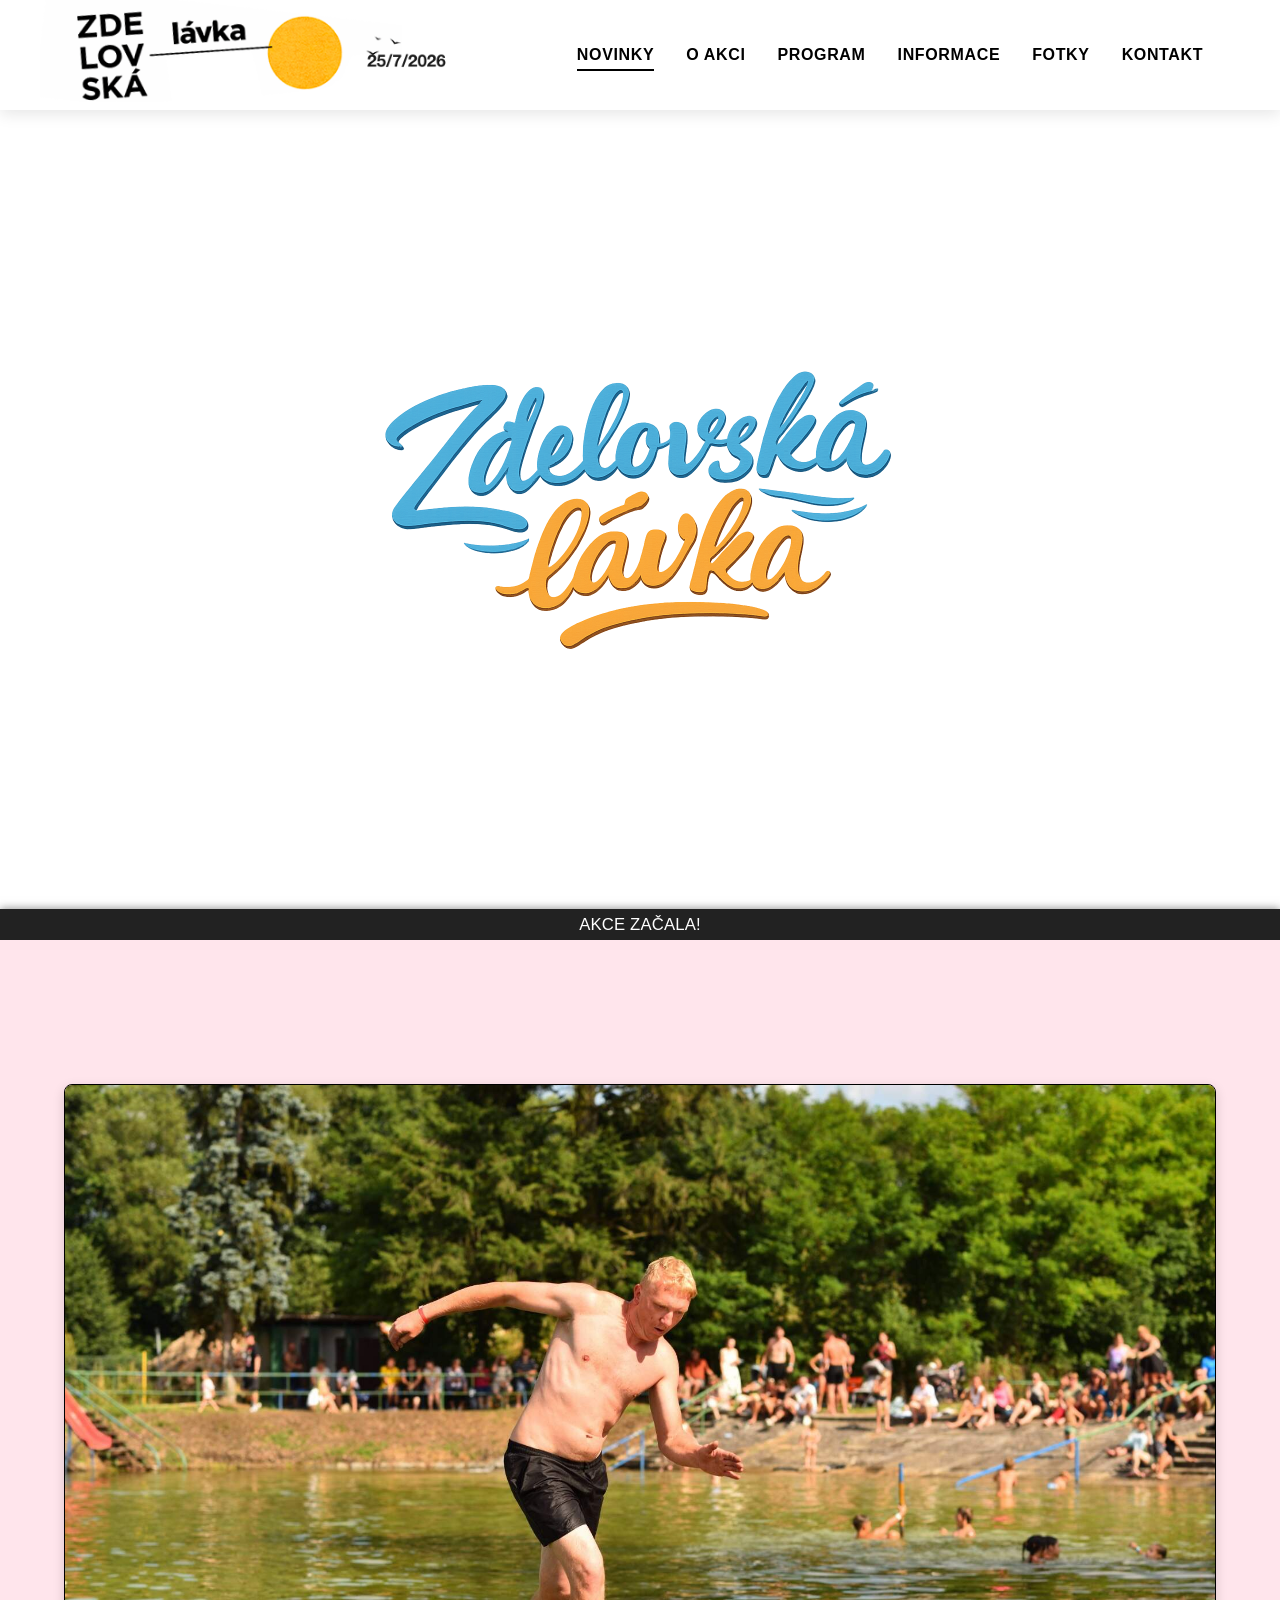
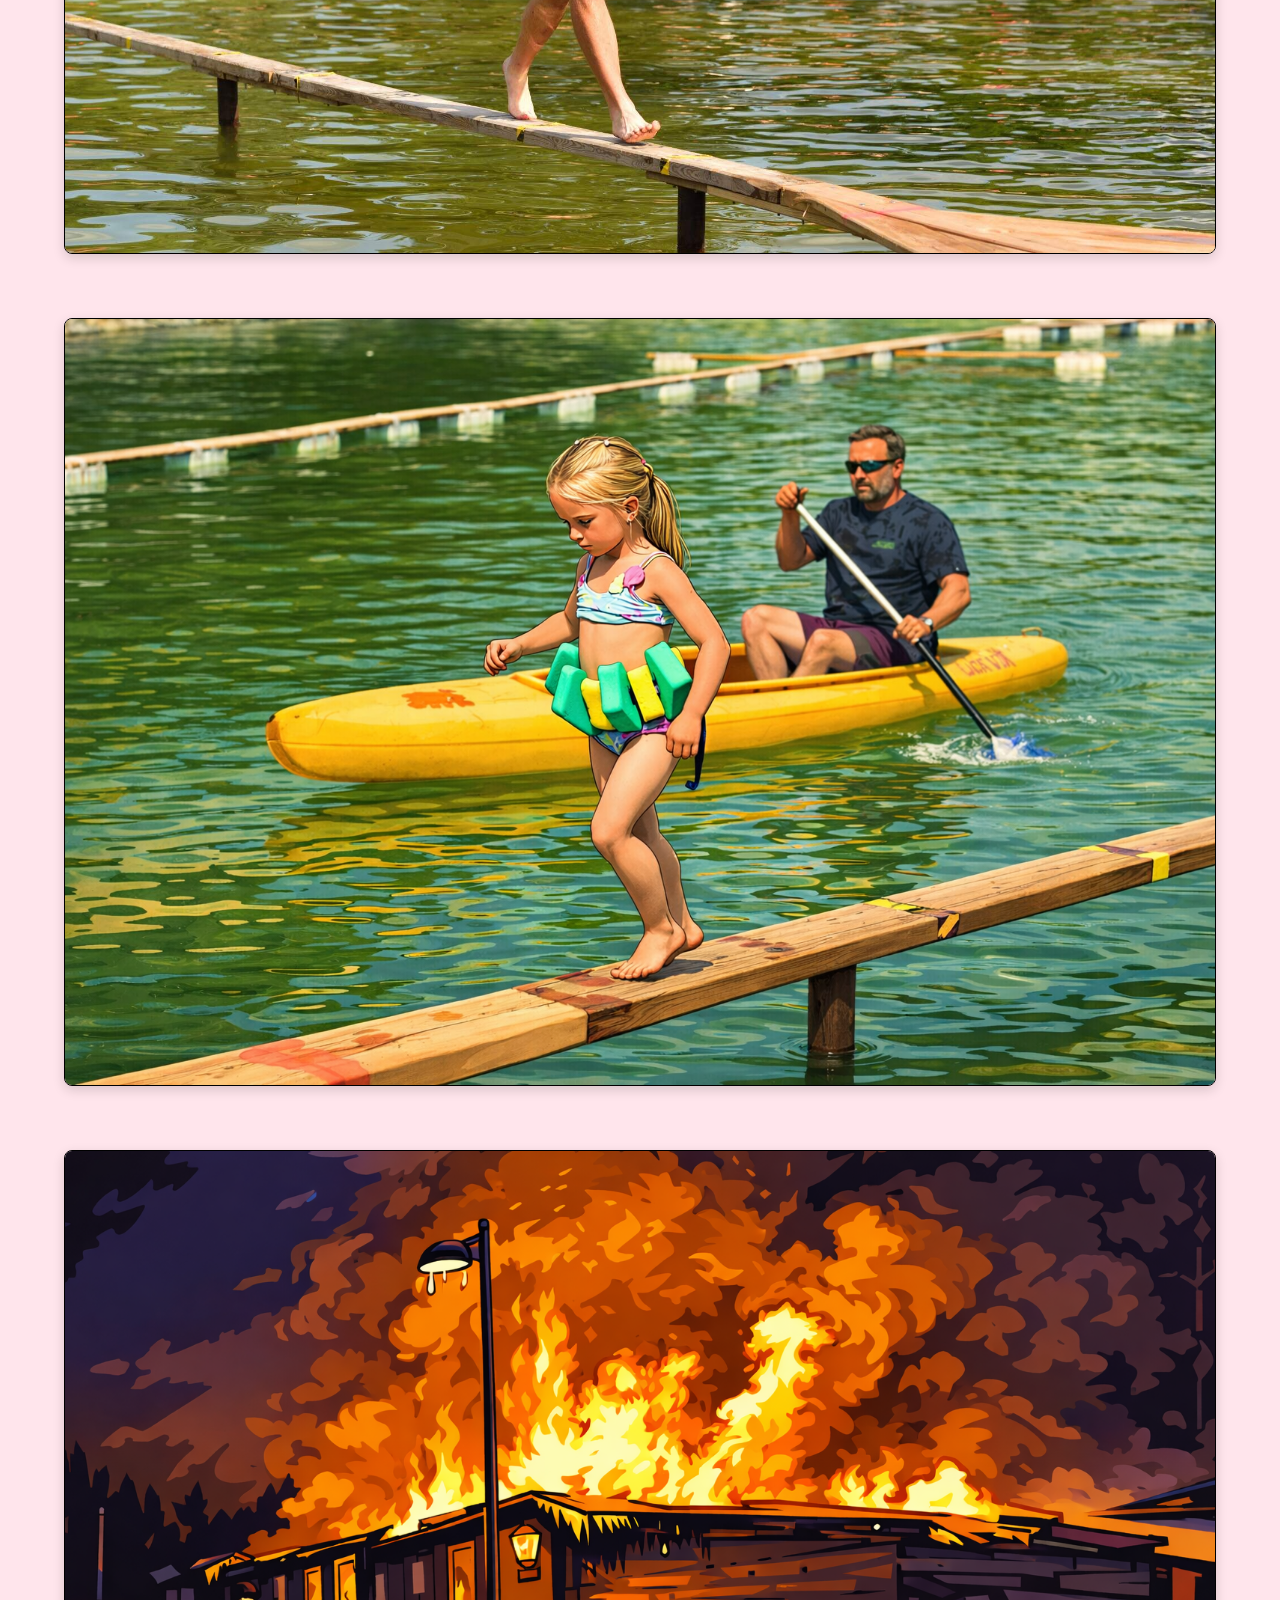
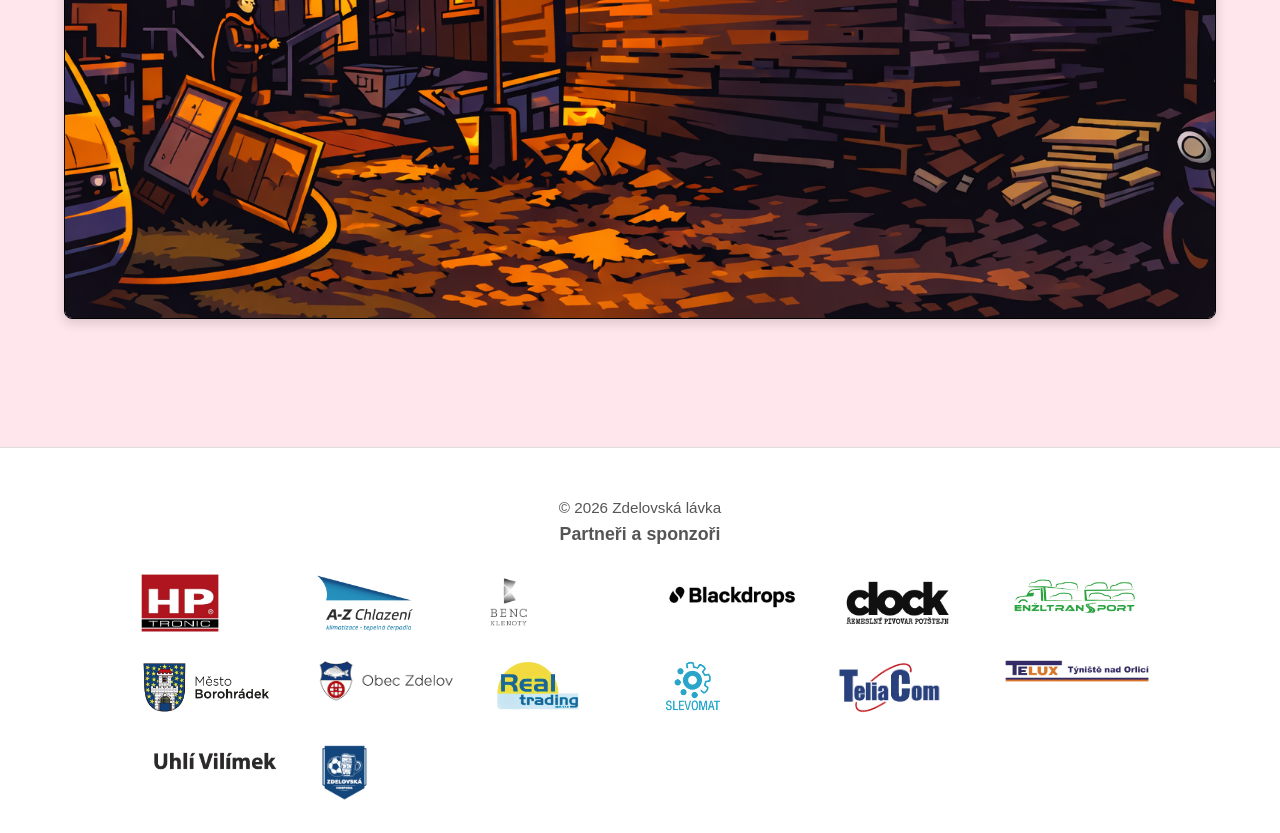
==== index.html @ a631c709 "update" ====
<!DOCTYPE html>
<html lang="cs">
<head>
  <meta charset="UTF-8" />
  <meta name="viewport" content="width=device-width, initial-scale=1" />
  <meta name="description" content="Novinky a aktuální informace k akci Zdelovská lávka." />
  <title>Zdelovská lávka – hlavní stránka</title>

  <!-- 🖼️ Preload banneru -->
  <link rel="preload" as="image" href="fotky/banner header.png" />

  <!-- 🧩 Fonty -->
  <link rel="preload" as="font" type="font/woff2" href="fonts/Montserrat-Regular.woff2" crossorigin>
  <link rel="preload" as="font" type="font/woff2" href="fonts/Montserrat-SemiBold.woff2" crossorigin>
  <link rel="preload" as="font" type="font/woff2" href="fonts/Montserrat-Bold.woff2" crossorigin>
  <link rel="preload" as="font" type="font/woff2" href="fonts/BBHBartle.woff2" crossorigin>

  <!-- 🎨 Hlavní styl -->
  <link rel="stylesheet" href="css/style.css" />

  <!-- 🖋️ Favicona -->
  <link rel="icon" type="image/png" href="fotky/favicon.png" />

  <!-- 🔍 Strukturovaná data -->
  <script type="application/ld+json">
  {
    "@context": "https://schema.org",
    "@type": "Organization",
    "name": "Zdelovská lávka",
    "url": "https://example.com",
    "logo": "fotky/logo.png",
    "sameAs": [
      "https://facebook.com/example",
      "https://instagram.com/example"
    ]
  }
  </script>
</head>

<body>

  <!-- === HLAVIČKA === -->
  <header>
    <div class="nav-bar">
      <div class="nav-left">
        <!-- Logo -->
        <a href="index.html" class="logo">
          <img src="fotky/banner header.png" alt="Zdelovská lávka logo">
        </a>

        <!-- Datum akce -->
        <a href="program.html" class="event-date">
          <img src="fotky/png text banner.png" alt="Datum akce 2026" />
        </a>
      </div>

      <nav aria-label="Hlavní navigace">
        <ul class="nav-links" id="navLinks">
          <li><a href="index.html" class="active">Novinky</a></li>
          <li><a href="o-akci.html">O akci</a></li>
          <li><a href="program.html">Program</a></li>
          <li><a href="informace.html">Informace</a></li>
          <li><a href="fotky.html">Fotky</a></li>
          <li><a href="kontakt.html">Kontakt</a></li>
        </ul>
       
</div>

      </nav>

      <div class="burger" id="burger" aria-label="Otevřít menu">
        <span></span><span></span><span></span>
      </div>
    </div>
  </header>

  <section class="hero">
  <!-- === PŘEKRYVNÝ OBRÁZEK NAD VIDEEM === -->
  <div class="video-overlay">
    <img src="fotky/zdelovskalavka.png" alt="Zdelovská lávka 2026" class="overlay-img">
  </div>

  <!-- === POZADÍ VIDEO === -->
  <video autoplay muted loop playsinline class="background-video">
    <source src="videa/video lavka2.mp4" type="video/mp4">
    Tvůj prohlížeč nepodporuje video tag.
  </video>

  <!-- === ODPOČET === -->
  <div class="countdown-container">
    <div id="countdown">
      <span>
        <span class="count-value" id="days">00</span>
        <span class="count-label">DNY</span>
      </span>
      <span>
        <span class="count-value" id="hours">00</span>
        <span class="count-label">HOD</span>
      </span>
      <span>
        <span class="count-value" id="minutes">00</span>
        <span class="count-label">MIN</span>
      </span>
      <span>
        <span class="count-value" id="seconds">00</span>
        <span class="count-label">SEK</span>
      </span>
    </div>
  </div>
</section>


  <!-- === HLAVNÍ OBSAH === -->
  <main class="main-content" role="main">
    <section class="news-grid">
      <article class="card">
        <a href="program.html">
          <img src="fotky/DSC_6867.jpg" alt="Přípravy na další ročník" class="news-thumb" loading="lazy" />
        </a>
      </article>
    </section>

    <section class="news-grid">
      <article class="card">
        <a href="indexnovinky/shrnutí zdelovské lávky.html">
          <img src="fotky/shrnutizdel.png" alt="Nejlepší momenty z loňska" class="news-thumb" loading="lazy" width="1280" height="720" />
        </a>
      </article>
    </section>

    <section class="news-grid">
      <article class="card">
        <a href="indexnovinky/pozarkoupaliste.html">
          <img src="fotky/pozarkoupalistesekce.png" alt="Požár areálu koupaliště Zdelov" class="news-thumb" loading="lazy" />
        </a>
      </article>
    </section>
  </main>

  <!-- === PATIČKA === -->
  <footer>
    <div class="footer-inner">
      <p>© <span id="year"></span> Zdelovská lávka</p>

      <div class="sponsors-section">
        <h3>Partneři a sponzoři</h3>
        <div class="sponsor-logos">
          <img src="sponsors/hptronic.jpg" alt="HP Tronic" loading="lazy" />
          <img src="fotky/sponzori/a-zchlazeni.png" alt="A-Z Chlazení" loading="lazy" />
          <img src="fotky/sponzori/bencklenoty.png" alt="Benck Lenoty" loading="lazy" />
          <img src="fotky/sponzori/blackdrops.png" alt="Black Drops" loading="lazy" />
          <img src="fotky/sponzori/clock.png" alt="Clock" loading="lazy" />
          <img src="fotky/sponzori/enzltransport.png" alt="Enzl Transport" loading="lazy" />
          <img src="fotky/sponzori/mestoborohradek.png" alt="Město Borohrádek" loading="lazy" />
          <img src="fotky/sponzori/obeczdelov.png" alt="Obec Zdelov" loading="lazy" />
          <img src="fotky/sponzori/realtrading.png" alt="Real Trading" loading="lazy" />
          <img src="fotky/sponzori/slevomat.png" alt="Slevomat" loading="lazy" />
          <img src="fotky/sponzori/teliacom.png" alt="TeliaCom" loading="lazy" />
          <img src="fotky/sponzori/telux.png" alt="Telux" loading="lazy" />
          <img src="fotky/sponzori/uhlivilimek.png" alt="Uhlí Vilímek" loading="lazy" />
          <img src="fotky/sponzori/zdelovskahospoda.png" alt="Zdelovská hospoda" loading="lazy" />
        </div>
      </div>
    </div>
  </footer>

  <!-- === SCRIPTS === -->
  <script>
    // 🍔 Burger menu
    const burger = document.getElementById("burger");
    const navLinks = document.getElementById("navLinks");
    burger.addEventListener("click", () => {
      navLinks.classList.toggle("show");
    });

    // 📅 Rok v patičce
    document.getElementById("year").textContent = new Date().getFullYear();

    // 🖼️ Obrázky – fade-in efekt
    document.addEventListener("DOMContentLoaded", () => {
      document.querySelectorAll(".news-thumb").forEach((img) => {
        if (img.complete) {
          img.classList.add("loaded");
        } else {
          img.addEventListener("load", () => img.classList.add("loaded"));
        }
      });
    });

    // 🎥 Video fade-in
    const video = document.querySelector('.background-video');
    video.addEventListener('loadeddata', () => {
      video.classList.add('loaded');
    });

    // 🕒 ODPOČET DO AKCE (25. 7. 2026, 14:00)
    const targetDate = new Date("July 25, 2026 14:00:00").getTime();

    const countdown = setInterval(() => {
      const now = new Date().getTime();
      const distance = targetDate - now;

      if (distance <= 0) {
        clearInterval(countdown);
        document.getElementById("countdown").innerHTML =
          "<span class='count-value'>AKCE ZAČALA!</span>";
        return;
      }

      const days = Math.floor(distance / (1000 * 60 * 60 * 24));
      const hours = Math.floor((distance % (1000 * 60 * 60 * 24)) / (1000 * 60 * 60));
      const minutes = Math.floor((distance % (1000 * 60 * 60)) / (1000 * 60));
      const seconds = Math.floor((distance % (1000 * 60)) / 1000);

      document.getElementById("days").textContent = String(days).padStart(2, "0");
      document.getElementById("hours").textContent = String(hours).padStart(2, "0");
      document.getElementById("minutes").textContent = String(minutes).padStart(2, "0");
      document.getElementById("seconds").textContent = String(seconds).padStart(2, "0");
    }, 1000);
  </script>
</body>
</html>
---- css/style.css ----
/* =====================================================
   🌊 ZDELOVSKÁ LÁVKA – KOMPLETNÍ STYL (FINAL MINIMAL COUNTDOWN)
   ===================================================== */

/* === FONTY === */
@font-face {
  font-family: "Montserrat";
  src: url("../fonts/Montserrat-Regular.woff2") format("woff2");
  font-weight: 400;
  font-display: swap;
}
@font-face {
  font-family: "Montserrat";
  src: url("../fonts/Montserrat-SemiBold.woff2") format("woff2");
  font-weight: 600;
  font-display: swap;
}
@font-face {
  font-family: "Montserrat";
  src: url("../fonts/Montserrat-Bold.woff2") format("woff2");
  font-weight: 700;
  font-display: swap;
}

/* ✅ Font pro odpočet */
@font-face {
  font-family: "BBH Bartle";
  src: url("../fonts/BBHBartle.woff2") format("woff2"),
       url("../fonts/BBHBartle.woff") format("woff");
  font-display: swap;
}

/* === ZÁKLAD === */
* {
  box-sizing: border-box;
  margin: 0;
  padding: 0;
}
html {
  height: 100%;
  scroll-behavior: smooth;
  overflow-y: scroll;
  font-size: 16px;
}
body {
  min-height: 100%;
  display: flex;
  flex-direction: column;
  font-family: "Montserrat", "Segoe UI", Arial, sans-serif;
  color: #000;
  line-height: 1.6;
  overflow-x: hidden;
  background: #fff;
}

/* =====================================================
   === HLAVIČKA A NAVIGACE ===
===================================================== */

header {
  position: relative;
  height: 110px;
  background: #fff;
  box-shadow: 0 4px 15px rgba(0, 0, 0, 0.1);
  z-index: 5;
  display: flex;
  align-items: center;
  justify-content: center;
}

/* Logo + datum vlevo */
.nav-left {
  position: absolute;
  left: 40px;
  top: 50%;
  transform: translateY(-55%);
  display: flex;
  align-items: flex-end;
  gap: 1rem;
}

.logo img {
  height: 6.5rem;
  width: auto;
  display: block;
}

.event-date img {
  height: 1rem;
  width: auto;
  opacity: 0.9;
  margin-bottom: 25px;
  margin-left: -55px;
  transition: transform 0.3s ease, opacity 0.3s ease;
}

.event-date img:hover {
  transform: scale(1.05);
  opacity: 1;
}

/* Navigace */
.nav-bar {
  display: flex;
  justify-content: center;
  align-items: center;
  gap: 2rem;
  width: 100%;
  max-width: 1400px;
}

.nav-links {
  display: flex;
  gap: 2rem;
  list-style: none;
  align-items: center;
  transform: translateX(250px);
}

.nav-links a {
  text-decoration: none;
  color: #000;
  font-weight: 600;
  font-size: 1rem;
  text-transform: uppercase;
  letter-spacing: 0.04em;
  position: relative;
  padding: 4px 0;
  transition: color 0.3s ease;
}

.nav-links a:hover {
  color: #444;
}

.nav-links a::after {
  content: "";
  position: absolute;
  bottom: -4px;
  left: 0;
  width: 100%;
  height: 2px;
  background: #000;
  transform: scaleX(0);
  transform-origin: right;
  transition: transform 0.25s ease;
}

.nav-links a:hover::after,
.nav-links a.active::after {
  transform: scaleX(1);
  transform-origin: left;
}

/* === Miniatury v navigaci === */
.nav-miniatures {
  position: absolute;
  right: 40px;
  display: flex;
  align-items: center;
  gap: 0.5rem;
  z-index: 10;
}
.nav-miniatures img {
  height: 30px;
  width: auto;
  border: none;
  box-shadow: none;
  transition: transform 0.25s ease;
}
.nav-miniatures img:hover {
  transform: scale(1.05);
}
.nav-miniatures .mini-top {
  position: relative;
  top: 15px;
}
.nav-miniatures .mini-bottom {
  position: relative;
  top: 14px;
}

@media (max-width: 768px) {
  .nav-miniatures {
    display: none;
  }
}

/* Burger menu */
.burger {
  display: none;
  flex-direction: column;
  gap: 5px;
  cursor: pointer;
}
.burger span {
  width: 25px;
  height: 3px;
  background: #000;
  border-radius: 2px;
}

/* =====================================================
   === HERO SEKCIA (VIDEO + COUNTDOWN – FINAL MINIMAL) ===
===================================================== */

.hero {
  position: relative;
  height: calc(100vh - 90px);
  min-height: 850px;
  margin-top: -20px;
  overflow: hidden;
  display: flex;
  flex-direction: column;
  justify-content: flex-end;
}

.background-video {
  position: absolute;
  top: 0;
  left: 0;
  width: 100%;
  height: 100%;
  object-fit: cover;
  z-index: -1;
  transition: opacity 0.9s ease;
}

.background-video.loaded {
  opacity: 0.9;
}

/* === PŘEKRYVNÝ OBRÁZEK PŘES VIDEO === */
.video-overlay {
  position: absolute;
  top: 0;
  left: 0;
  width: 100%;
  height: 100%;
  z-index: 3;
  display: flex;
  align-items: center;
  justify-content: center;
  pointer-events: none;
}

.video-overlay img.overlay-img {
  width: 60%;
  height: auto;
  object-fit: contain;
  opacity: 0.95;
  transition: opacity 0.6s ease, transform 0.6s ease;
}

.video-overlay img.overlay-img:hover {
  opacity: 1;
  transform: scale(1.02);
}

/* === ODPOČET === */
.countdown-container {
  position: relative;
  bottom: 0;
  left: 0;
  width: 100%;
  background: #222222;
  border-top: 2px solid #222222;
  text-align: center;
  padding: 0.35rem 0 0.4rem;
  color: #fff;
  font-family: "BBH Bartle", "Montserrat", sans-serif;
  font-weight: 400;
  font-size: 0.95rem;
  letter-spacing: 0.01em;
  z-index: 5;
  box-shadow: 0 -1px 8px rgba(59, 59, 59, 0.527);
  line-height: 1;
}

#countdown {
  display: inline-block;
  letter-spacing: 0.01em;
}
#countdown span {
  display: inline-block;
  min-width: 28px;
  margin: 0 0.05rem;
}
#countdown .count-value {
  color: #fff;
  font-size: 1.1em;
}
#countdown .count-label {
  display: block;
  font-size: 0.65em;
  color: #ccc;
  margin-top: 1px;
}

@media (max-width: 768px) {
  .countdown-container {
    font-size: 0.85rem;
    padding: 0.3rem 0 0.35rem;
  }
  #countdown span {
    min-width: 24px;
    margin: 0 0.04rem;
  }
}

/* =====================================================
   === HLAVNÍ OBSAH (RŮŽOVÉ POZADÍ) ===
===================================================== */

.main-content {
  background-color: #ffe5ec;
  padding-top: 5rem;
  padding-bottom: 4rem;
}

/* ✅ Oprava šířky sekcí (menší a zarovnané na střed) */
.news-grid {
  display: grid;
  grid-template-columns: repeat(auto-fit, minmax(350px, 1fr));
  gap: 2rem;
  margin: 4rem auto;
  width: 100%;
  max-width: 1200px; /* <-- nově přidané: omezení šířky */
  padding: 0 1.5rem; /* <-- přidá menší postranní mezery */
}

.card {
  position: relative;
  overflow: hidden;
  border: 1px solid #000;
  border-radius: 8px;
  box-shadow: 0 4px 12px rgba(0, 0, 0, 0.15);
  transition: transform 0.4s ease, box-shadow 0.4s ease;
}
.card:hover {
  box-shadow: 0 6px 18px rgba(0, 0, 0, 0.25);
}
.card img.news-thumb {
  width: 100%;
  height: 100%;
  object-fit: cover;
  display: block;
  transition: transform 0.4s ease, filter 0.4s ease;
  cursor: pointer;
}
.card img.news-thumb:hover {
  transform: scale(1.01);
  filter: brightness(90%);
}

/* Skrytí textových částí */
.card h2,
.card p,
.news-card-top,
.news-tag,
.card time {
  display: none !important;
}

/* =====================================================
   === DETAIL STRÁNKY ===
===================================================== */

.detail {
  max-width: 900px;
  margin: 4rem auto;
  padding: 3rem;
  background: rgba(255, 255, 255, 0.96);
  border-radius: 16px;
  box-shadow: 0 10px 40px rgba(0, 0, 0, 0.2);
}

.detail h1 {
  font-size: 2.4rem;
  margin-bottom: 1.5rem;
}
.detail p {
  font-size: 1.1rem;
  margin-bottom: 1.5rem;
}

/* =====================================================
   === PATIČKA ===
===================================================== */

footer {
  background: #fff;
  border-top: 1px solid #ddd;
  padding: 3rem 0 2rem;
  text-align: center;
  font-size: 0.95rem;
  color: #555;
}

.sponsor-logos {
  display: grid;
  grid-template-columns: repeat(auto-fit, minmax(130px, 1fr));
  gap: 1.5rem 2rem;
  max-width: 1000px;
  margin: 1.5rem auto 0;
}
.sponsor-logos img {
  max-width: 150px;
  max-height: 60px;
  object-fit: contain;
  filter: grayscale(30%);
  transition: transform 0.3s ease, filter 0.3s ease;
}
.sponsor-logos img:hover {
  filter: grayscale(0%);
  transform: scale(1.05);
}

/* =====================================================
   === RESPONSIVE ===
===================================================== */

@media (max-width: 1024px) {
  .nav-links {
    transform: none;
  }
}

@media (max-width: 768px) {
  header {
    flex-direction: column;
    align-items: flex-start;
    padding: 0.8rem 1rem;
    height: auto;
  }

  .nav-left {
    position: static;
    transform: none;
    margin-bottom: 0.5rem;
    justify-content: flex-start;
  }

  .logo img {
    height: 55px;
  }

  .event-date img {
    height: 22px;
  }

  .nav-bar {
    flex-wrap: wrap;
  }

  .nav-links {
    display: none;
    flex-direction: column;
    background: rgba(255, 255, 255, 0.97);
    position: absolute;
    right: 1.5rem;
    top: 100%;
    padding: 1rem;
    border-radius: 0.5rem;
    box-shadow: 0 8px 20px rgba(0, 0, 0, 0.1);
  }

  .nav-links.show {
    display: flex;
  }

  .burger {
    display: flex;
  }

  .news-grid {
    grid-template-columns: 1fr;
    gap: 2rem;
  }
}

/* Font scaling for large screens */
@media (min-width: 1600px) {
  html {
    font-size: 17px;
  }
}
@media (min-width: 1900px) {
  html {
    font-size: 18px;
  }
}
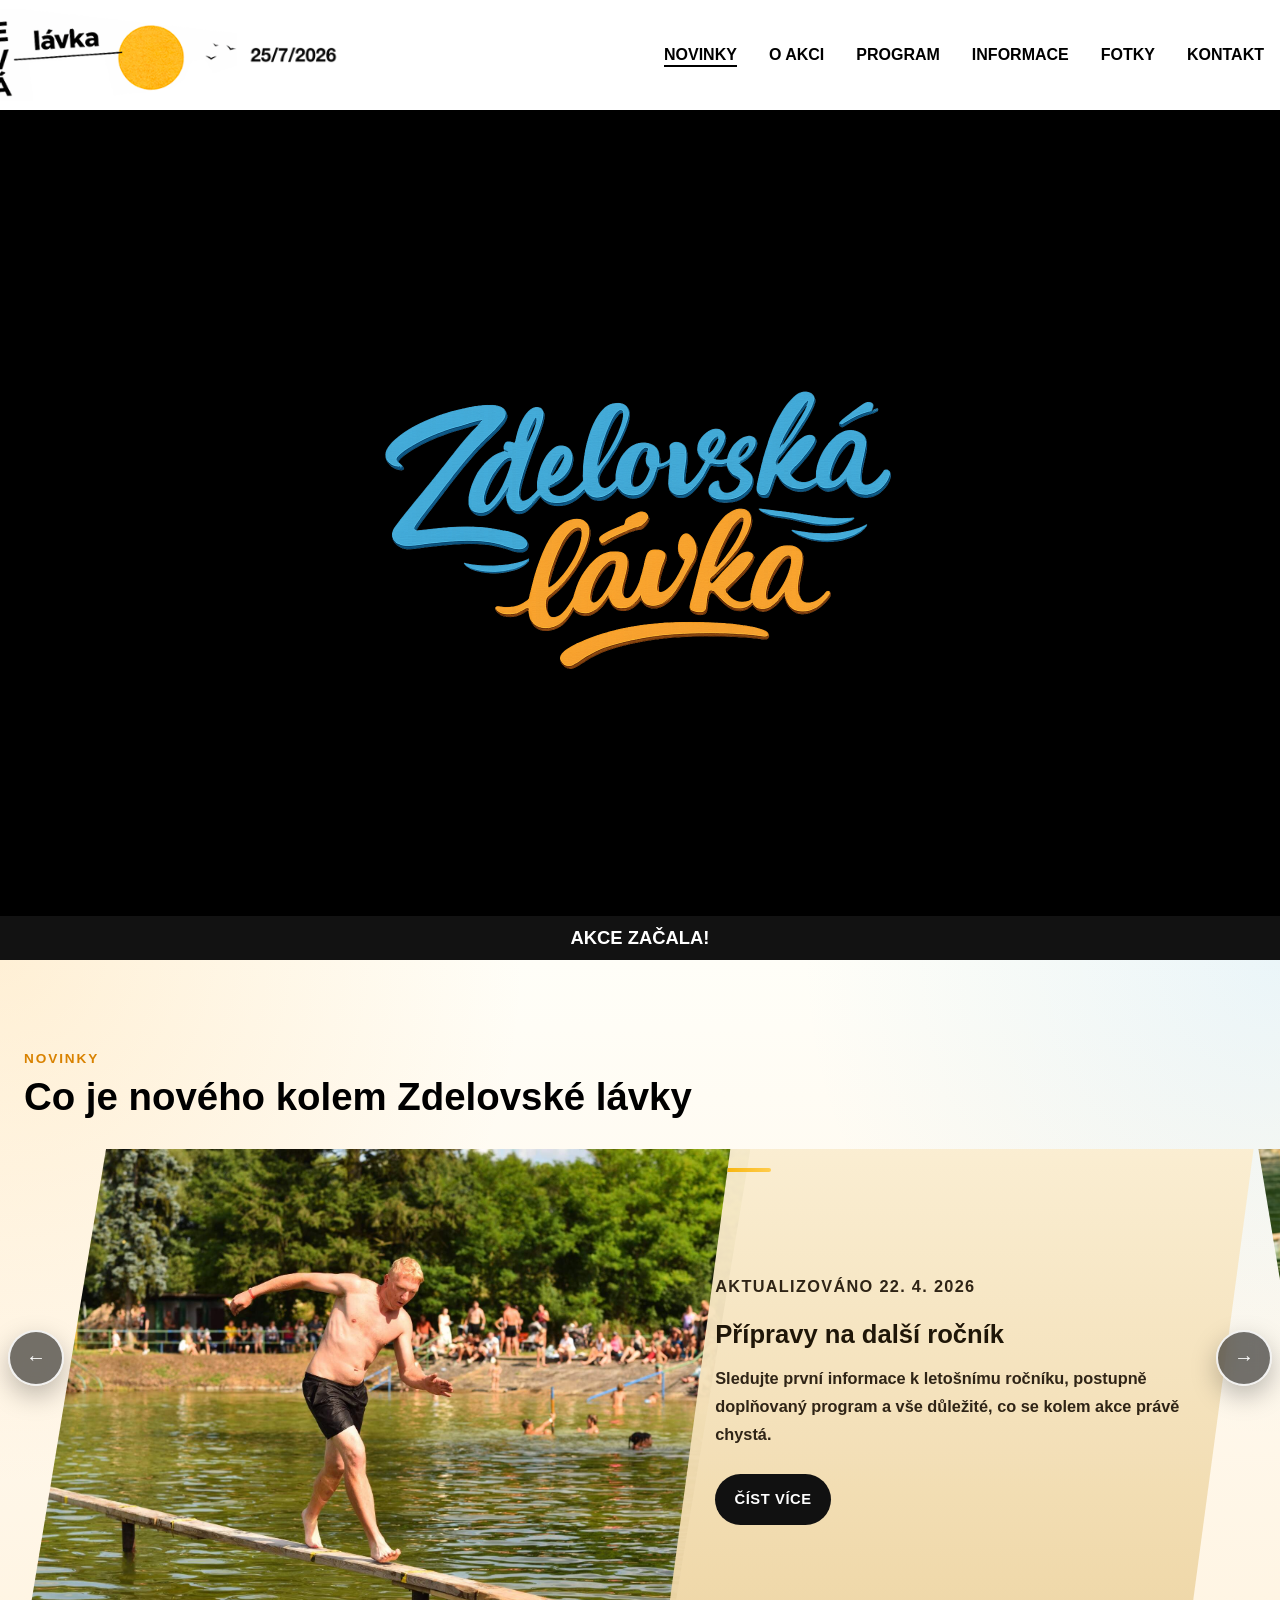
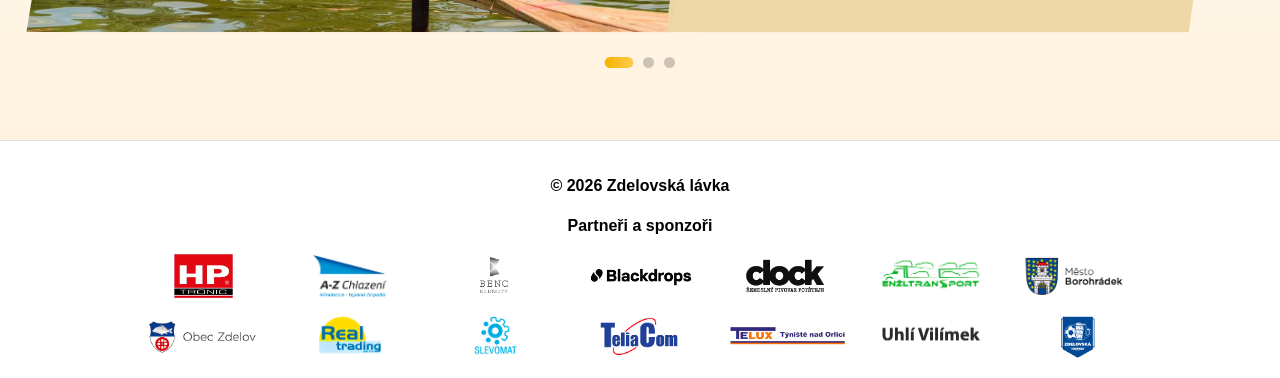
==== commit 94e0a3fd: "Uprava uvodni stranky, slideru novinek a stylovani webu" ====
--- a/index.html
+++ b/index.html
@@ -4,24 +4,18 @@
   <meta charset="UTF-8" />
   <meta name="viewport" content="width=device-width, initial-scale=1" />
   <meta name="description" content="Novinky a aktuální informace k akci Zdelovská lávka." />
-  <title>Zdelovská lávka – hlavní stránka</title>
-
-  <!-- 🖼️ Preload banneru -->
+  <title>Zdelovská lávka - hlavní stránka</title>
+
   <link rel="preload" as="image" href="fotky/banner header.png" />
 
-  <!-- 🧩 Fonty -->
-  <link rel="preload" as="font" type="font/woff2" href="fonts/Montserrat-Regular.woff2" crossorigin>
-  <link rel="preload" as="font" type="font/woff2" href="fonts/Montserrat-SemiBold.woff2" crossorigin>
-  <link rel="preload" as="font" type="font/woff2" href="fonts/Montserrat-Bold.woff2" crossorigin>
-  <link rel="preload" as="font" type="font/woff2" href="fonts/BBHBartle.woff2" crossorigin>
-
-  <!-- 🎨 Hlavní styl -->
+  <link rel="preload" as="font" type="font/woff2" href="fonts/Montserrat-Regular.woff2" crossorigin />
+  <link rel="preload" as="font" type="font/woff2" href="fonts/Montserrat-SemiBold.woff2" crossorigin />
+  <link rel="preload" as="font" type="font/woff2" href="fonts/Montserrat-Bold.woff2" crossorigin />
+  <link rel="preload" as="font" type="font/woff2" href="fonts/BBHBartle.woff2" crossorigin />
+
   <link rel="stylesheet" href="css/style.css" />
-
-  <!-- 🖋️ Favicona -->
   <link rel="icon" type="image/png" href="fotky/favicon.png" />
 
-  <!-- 🔍 Strukturovaná data -->
   <script type="application/ld+json">
   {
     "@context": "https://schema.org",
@@ -36,111 +30,155 @@
   }
   </script>
 </head>
-
 <body>
-
-  <!-- === HLAVIČKA === -->
   <header>
     <div class="nav-bar">
       <div class="nav-left">
-        <!-- Logo -->
-        <a href="index.html" class="logo">
-          <img src="fotky/banner header.png" alt="Zdelovská lávka logo">
+        <a href="index.html" class="logo" aria-label="Zdelovská lávka - hlavní stránka">
+          <img src="fotky/banner header.png" alt="Zdelovská lávka logo" />
         </a>
 
-        <!-- Datum akce -->
-        <a href="program.html" class="event-date">
-          <img src="fotky/png text banner.png" alt="Datum akce 2026" />
+        <a href="program.html" class="event-date" aria-label="Přejít na program akce">
+          <img src="fotky/png text banner.png" alt="Datum akce 25/7/2026" />
         </a>
       </div>
 
       <nav aria-label="Hlavní navigace">
         <ul class="nav-links" id="navLinks">
-          <li><a href="index.html" class="active">Novinky</a></li>
+          <li><a href="index.html" class="active" aria-current="page">Novinky</a></li>
           <li><a href="o-akci.html">O akci</a></li>
           <li><a href="program.html">Program</a></li>
           <li><a href="informace.html">Informace</a></li>
           <li><a href="fotky.html">Fotky</a></li>
           <li><a href="kontakt.html">Kontakt</a></li>
         </ul>
-       
-</div>
-
       </nav>
 
-      <div class="burger" id="burger" aria-label="Otevřít menu">
+      <button
+        type="button"
+        class="burger"
+        id="burger"
+        aria-label="Otevřít menu"
+        aria-controls="navLinks"
+        aria-expanded="false"
+      >
         <span></span><span></span><span></span>
-      </div>
+      </button>
     </div>
+    <div class="nav-backdrop" id="navBackdrop" hidden></div>
   </header>
 
   <section class="hero">
-  <!-- === PŘEKRYVNÝ OBRÁZEK NAD VIDEEM === -->
-  <div class="video-overlay">
-    <img src="fotky/zdelovskalavka.png" alt="Zdelovská lávka 2026" class="overlay-img">
-  </div>
-
-  <!-- === POZADÍ VIDEO === -->
-  <video autoplay muted loop playsinline class="background-video">
-    <source src="videa/video lavka2.mp4" type="video/mp4">
-    Tvůj prohlížeč nepodporuje video tag.
-  </video>
-
-  <!-- === ODPOČET === -->
-  <div class="countdown-container">
-    <div id="countdown">
-      <span>
-        <span class="count-value" id="days">00</span>
-        <span class="count-label">DNY</span>
-      </span>
-      <span>
-        <span class="count-value" id="hours">00</span>
-        <span class="count-label">HOD</span>
-      </span>
-      <span>
-        <span class="count-value" id="minutes">00</span>
-        <span class="count-label">MIN</span>
-      </span>
-      <span>
-        <span class="count-value" id="seconds">00</span>
-        <span class="count-label">SEK</span>
-      </span>
+    <div class="video-overlay">
+      <img src="fotky/zdelovskalavka.png" alt="Zdelovská lávka 2026" class="overlay-img" />
     </div>
-  </div>
-</section>
-
-
-  <!-- === HLAVNÍ OBSAH === -->
-  <main class="main-content" role="main">
-    <section class="news-grid">
-      <article class="card">
-        <a href="program.html">
-          <img src="fotky/DSC_6867.jpg" alt="Přípravy na další ročník" class="news-thumb" loading="lazy" />
-        </a>
-      </article>
-    </section>
-
-    <section class="news-grid">
-      <article class="card">
-        <a href="indexnovinky/shrnutí zdelovské lávky.html">
-          <img src="fotky/shrnutizdel.png" alt="Nejlepší momenty z loňska" class="news-thumb" loading="lazy" width="1280" height="720" />
-        </a>
-      </article>
-    </section>
-
-    <section class="news-grid">
-      <article class="card">
-        <a href="indexnovinky/pozarkoupaliste.html">
-          <img src="fotky/pozarkoupalistesekce.png" alt="Požár areálu koupaliště Zdelov" class="news-thumb" loading="lazy" />
-        </a>
-      </article>
+
+    <video autoplay muted loop playsinline class="background-video">
+      <source src="videa/video lavka2.mp4" type="video/mp4" />
+      Tvůj prohlížeč nepodporuje video tag.
+    </video>
+
+    <div class="countdown-container">
+      <div id="countdown" aria-label="Odpočet do akce">
+        <span>
+          <span class="count-value" id="days">00</span>
+          <span class="count-label">DNY</span>
+        </span>
+        <span>
+          <span class="count-value" id="hours">00</span>
+          <span class="count-label">HOD</span>
+        </span>
+        <span>
+          <span class="count-value" id="minutes">00</span>
+          <span class="count-label">MIN</span>
+        </span>
+        <span>
+          <span class="count-value" id="seconds">00</span>
+          <span class="count-label">SEK</span>
+        </span>
+      </div>
+    </div>
+  </section>
+
+  <main class="main-content">
+    <section class="news-section" aria-labelledby="novinky-heading">
+      <div class="news-header">
+        <div>
+          <p class="news-kicker">Novinky</p>
+          <h2 id="novinky-heading">Co je nového kolem Zdelovské lávky</h2>
+        </div>
+
+        <div class="news-controls" aria-label="Ovládání novinek">
+          <button type="button" class="news-arrow" id="newsPrev" aria-label="Předchozí novinka">
+            &#8592;
+          </button>
+          <button type="button" class="news-arrow" id="newsNext" aria-label="Další novinka">
+            &#8594;
+          </button>
+        </div>
+      </div>
+
+      <div class="news-slider" id="newsSlider">
+        <article class="news-card">
+          <a href="program.html" class="news-card-link">
+            <img src="fotky/DSC_6867.jpg" alt="Přípravy na další ročník" class="news-thumb" loading="lazy" />
+            <div class="news-card-content">
+              <p class="news-meta">Aktualizováno 22. 4. 2026</p>
+              <h3>Přípravy na další ročník</h3>
+              <p>
+                Sledujte první informace k letošnímu ročníku, postupně doplňovaný program a
+                vše důležité, co se kolem akce právě chystá.
+              </p>
+              <span class="news-readmore">Číst více</span>
+            </div>
+          </a>
+        </article>
+
+        <article class="news-card">
+          <a href="indexnovinky/shrnutí zdelovské lávky.html" class="news-card-link">
+            <img
+              src="fotky/shrnutizdel.png"
+              alt="Nejlepší momenty z loňska"
+              class="news-thumb"
+              loading="lazy"
+              width="1280"
+              height="720"
+            />
+            <div class="news-card-content">
+              <p class="news-meta">Shrnutí minulého ročníku</p>
+              <h3>Nejlepší momenty z loňska</h3>
+              <p>
+                Připomeňte si atmosféru minulého ročníku, nejhezčí momenty celé akce a to, co
+                zůstalo návštěvníkům nejvíc v paměti.
+              </p>
+              <span class="news-readmore">Číst více</span>
+            </div>
+          </a>
+        </article>
+
+        <article class="news-card">
+          <a href="indexnovinky/pozarkoupaliste.html" class="news-card-link">
+            <img src="fotky/pozarkoupalistesekce.png" alt="Požár areálu koupaliště Zdelov" class="news-thumb" loading="lazy" />
+            <div class="news-card-content">
+              <p class="news-meta">Mimořádná událost</p>
+              <h3>Požár areálu koupaliště Zdelov</h3>
+              <p>
+                Aktuální informace k mimořádné události, jejím dopadům a dalším krokům, které se
+                týkají areálu i plánování celé akce.
+              </p>
+              <span class="news-readmore">Číst více</span>
+            </div>
+          </a>
+        </article>
+      </div>
+
+      <div class="news-dots" id="newsDots" aria-label="Pozice v novinkách"></div>
     </section>
   </main>
 
-  <!-- === PATIČKA === -->
   <footer>
     <div class="footer-inner">
-      <p>© <span id="year"></span> Zdelovská lávka</p>
+      <p>&copy; <span id="year"></span> Zdelovská lávka</p>
 
       <div class="sponsors-section">
         <h3>Partneři a sponzoři</h3>
@@ -164,59 +202,196 @@
     </div>
   </footer>
 
-  <!-- === SCRIPTS === -->
   <script>
-    // 🍔 Burger menu
-    const burger = document.getElementById("burger");
-    const navLinks = document.getElementById("navLinks");
-    burger.addEventListener("click", () => {
-      navLinks.classList.toggle("show");
-    });
-
-    // 📅 Rok v patičce
-    document.getElementById("year").textContent = new Date().getFullYear();
-
-    // 🖼️ Obrázky – fade-in efekt
     document.addEventListener("DOMContentLoaded", () => {
+      const burger = document.getElementById("burger");
+      const navLinks = document.getElementById("navLinks");
+      const navBackdrop = document.getElementById("navBackdrop");
+      const newsSlider = document.getElementById("newsSlider");
+      const newsPrev = document.getElementById("newsPrev");
+      const newsNext = document.getElementById("newsNext");
+      const newsDots = document.getElementById("newsDots");
+      const year = document.getElementById("year");
+      const countdownElement = document.getElementById("countdown");
+      const video = document.querySelector(".background-video");
+
+      const closeMenu = () => {
+        if (!burger || !navLinks || !navBackdrop) return;
+        burger.setAttribute("aria-expanded", "false");
+        burger.setAttribute("aria-label", "Otevřít menu");
+        navLinks.classList.remove("show");
+        navBackdrop.hidden = true;
+        document.body.classList.remove("menu-open");
+      };
+
+      const openMenu = () => {
+        if (!burger || !navLinks || !navBackdrop) return;
+        burger.setAttribute("aria-expanded", "true");
+        burger.setAttribute("aria-label", "Zavřít menu");
+        navLinks.classList.add("show");
+        navBackdrop.hidden = false;
+        document.body.classList.add("menu-open");
+      };
+
+      if (burger && navLinks && navBackdrop) {
+        burger.addEventListener("click", () => {
+          const isExpanded = burger.getAttribute("aria-expanded") === "true";
+          if (isExpanded) {
+            closeMenu();
+            return;
+          }
+
+          openMenu();
+        });
+
+        navBackdrop.addEventListener("click", closeMenu);
+
+        navLinks.querySelectorAll("a").forEach((link) => {
+          link.addEventListener("click", closeMenu);
+        });
+
+        document.addEventListener("keydown", (event) => {
+          if (event.key === "Escape") {
+            closeMenu();
+          }
+        });
+
+        window.addEventListener("resize", () => {
+          if (window.innerWidth > 768) {
+            closeMenu();
+          }
+        });
+      }
+
+      if (year) {
+        year.textContent = String(new Date().getFullYear());
+      }
+
       document.querySelectorAll(".news-thumb").forEach((img) => {
         if (img.complete) {
           img.classList.add("loaded");
         } else {
-          img.addEventListener("load", () => img.classList.add("loaded"));
+          img.addEventListener("load", () => img.classList.add("loaded"), { once: true });
         }
       });
+
+      if (video) {
+        video.addEventListener("loadeddata", () => {
+          video.classList.add("loaded");
+        }, { once: true });
+      }
+
+      if (newsSlider && newsPrev && newsNext && newsDots) {
+        const slides = Array.from(newsSlider.querySelectorAll(".news-card"));
+        let currentIndex = 0;
+        let touchStartX = 0;
+        let touchEndX = 0;
+        let autoSlide;
+
+        slides.forEach((_, index) => {
+          const dot = document.createElement("button");
+          dot.type = "button";
+          dot.className = "news-dot";
+          dot.setAttribute("aria-label", `Přejít na novinku ${index + 1}`);
+          dot.addEventListener("click", () => goToSlide(index));
+          newsDots.appendChild(dot);
+        });
+
+        const dots = Array.from(newsDots.querySelectorAll(".news-dot"));
+
+        const updateSlider = () => {
+          newsSlider.style.transform = `translateX(-${currentIndex * 100}%)`;
+
+          dots.forEach((dot, index) => {
+            dot.classList.toggle("active", index === currentIndex);
+          });
+        };
+
+        const goToSlide = (index) => {
+          currentIndex = (index + slides.length) % slides.length;
+          updateSlider();
+        };
+
+        const startAutoSlide = () => {
+          window.clearInterval(autoSlide);
+          autoSlide = window.setInterval(() => {
+            goToSlide(currentIndex + 1);
+          }, 5000);
+        };
+
+        const stopAutoSlide = () => {
+          window.clearInterval(autoSlide);
+        };
+
+        newsPrev.addEventListener("click", () => {
+          goToSlide(currentIndex - 1);
+          startAutoSlide();
+        });
+
+        newsNext.addEventListener("click", () => {
+          goToSlide(currentIndex + 1);
+          startAutoSlide();
+        });
+
+        newsSlider.addEventListener("mouseenter", stopAutoSlide);
+        newsSlider.addEventListener("mouseleave", startAutoSlide);
+        newsSlider.addEventListener("touchstart", stopAutoSlide, { passive: true });
+        newsSlider.addEventListener("focusin", stopAutoSlide);
+        newsSlider.addEventListener("focusout", startAutoSlide);
+
+        newsSlider.addEventListener("touchstart", (event) => {
+          touchStartX = event.changedTouches[0].clientX;
+        }, { passive: true });
+
+        newsSlider.addEventListener("touchend", (event) => {
+          touchEndX = event.changedTouches[0].clientX;
+          const swipeDistance = touchEndX - touchStartX;
+
+          if (Math.abs(swipeDistance) < 40) return;
+
+          if (swipeDistance < 0) {
+            goToSlide(currentIndex + 1);
+          } else {
+            goToSlide(currentIndex - 1);
+          }
+
+          startAutoSlide();
+        }, { passive: true });
+
+        updateSlider();
+        startAutoSlide();
+      }
+
+      const targetDate = new Date(2026, 6, 25, 14, 0, 0).getTime();
+
+      const countdown = window.setInterval(() => {
+        const now = Date.now();
+        const distance = targetDate - now;
+
+        if (distance <= 0) {
+          window.clearInterval(countdown);
+          if (countdownElement) {
+            countdownElement.innerHTML = "<span class=\"count-value\">AKCE ZAČALA!</span>";
+          }
+          return;
+        }
+
+        const days = Math.floor(distance / (1000 * 60 * 60 * 24));
+        const hours = Math.floor((distance % (1000 * 60 * 60 * 24)) / (1000 * 60 * 60));
+        const minutes = Math.floor((distance % (1000 * 60 * 60)) / (1000 * 60));
+        const seconds = Math.floor((distance % (1000 * 60)) / 1000);
+
+        const daysElement = document.getElementById("days");
+        const hoursElement = document.getElementById("hours");
+        const minutesElement = document.getElementById("minutes");
+        const secondsElement = document.getElementById("seconds");
+
+        if (daysElement) daysElement.textContent = String(days).padStart(2, "0");
+        if (hoursElement) hoursElement.textContent = String(hours).padStart(2, "0");
+        if (minutesElement) minutesElement.textContent = String(minutes).padStart(2, "0");
+        if (secondsElement) secondsElement.textContent = String(seconds).padStart(2, "0");
+      }, 1000);
     });
-
-    // 🎥 Video fade-in
-    const video = document.querySelector('.background-video');
-    video.addEventListener('loadeddata', () => {
-      video.classList.add('loaded');
-    });
-
-    // 🕒 ODPOČET DO AKCE (25. 7. 2026, 14:00)
-    const targetDate = new Date("July 25, 2026 14:00:00").getTime();
-
-    const countdown = setInterval(() => {
-      const now = new Date().getTime();
-      const distance = targetDate - now;
-
-      if (distance <= 0) {
-        clearInterval(countdown);
-        document.getElementById("countdown").innerHTML =
-          "<span class='count-value'>AKCE ZAČALA!</span>";
-        return;
-      }
-
-      const days = Math.floor(distance / (1000 * 60 * 60 * 24));
-      const hours = Math.floor((distance % (1000 * 60 * 60 * 24)) / (1000 * 60 * 60));
-      const minutes = Math.floor((distance % (1000 * 60 * 60)) / (1000 * 60));
-      const seconds = Math.floor((distance % (1000 * 60)) / 1000);
-
-      document.getElementById("days").textContent = String(days).padStart(2, "0");
-      document.getElementById("hours").textContent = String(hours).padStart(2, "0");
-      document.getElementById("minutes").textContent = String(minutes).padStart(2, "0");
-      document.getElementById("seconds").textContent = String(seconds).padStart(2, "0");
-    }, 1000);
   </script>
 </body>
 </html>
--- a/css/style.css
+++ b/css/style.css
@@ -1,5 +1,5 @@
 /* =====================================================
-   🌊 ZDELOVSKÁ LÁVKA – KOMPLETNÍ STYL (FINAL MINIMAL COUNTDOWN)
+   ZDELOVSKA LAVKA - RESPONSIVE FINAL CSS
    ===================================================== */
 
 /* === FONTY === */
@@ -9,12 +9,14 @@
   font-weight: 400;
   font-display: swap;
 }
+
 @font-face {
   font-family: "Montserrat";
   src: url("../fonts/Montserrat-SemiBold.woff2") format("woff2");
   font-weight: 600;
   font-display: swap;
 }
+
 @font-face {
   font-family: "Montserrat";
   src: url("../fonts/Montserrat-Bold.woff2") format("woff2");
@@ -22,469 +24,891 @@
   font-display: swap;
 }
 
-/* ✅ Font pro odpočet */
-@font-face {
-  font-family: "BBH Bartle";
-  src: url("../fonts/BBHBartle.woff2") format("woff2"),
-       url("../fonts/BBHBartle.woff") format("woff");
-  font-display: swap;
-}
-
-/* === ZÁKLAD === */
+/* === RESET & ZAKLAD === */
 * {
-  box-sizing: border-box;
   margin: 0;
   padding: 0;
-}
+  box-sizing: border-box;
+}
+
 html {
-  height: 100%;
+  font-size: 16px;
   scroll-behavior: smooth;
-  overflow-y: scroll;
-  font-size: 16px;
-}
+}
+
 body {
-  min-height: 100%;
-  display: flex;
-  flex-direction: column;
-  font-family: "Montserrat", "Segoe UI", Arial, sans-serif;
+  font-family: "Montserrat", Arial, sans-serif;
+  line-height: 1.6;
   color: #000;
-  line-height: 1.6;
+  background: #fff;
   overflow-x: hidden;
-  background: #fff;
+}
+
+body.menu-open {
+  overflow: hidden;
+}
+
+img,
+video {
+  display: block;
+  max-width: 100%;
 }
 
 /* =====================================================
-   === HLAVIČKA A NAVIGACE ===
-===================================================== */
+   HEADER & NAVIGACE
+   ===================================================== */
 
 header {
   position: relative;
+  background: #fff;
   height: 110px;
-  background: #fff;
-  box-shadow: 0 4px 15px rgba(0, 0, 0, 0.1);
-  z-index: 5;
+  box-shadow:
+    0 4px 15px rgba(0, 0, 0, 0.08),
+    0 14px 28px rgba(0, 0, 0, 0.12);
+  z-index: 10;
   display: flex;
   align-items: center;
   justify-content: center;
-}
-
-/* Logo + datum vlevo */
-.nav-left {
-  position: absolute;
-  left: 40px;
-  top: 50%;
-  transform: translateY(-55%);
-  display: flex;
-  align-items: flex-end;
-  gap: 1rem;
-}
-
-.logo img {
-  height: 6.5rem;
-  width: auto;
-  display: block;
-}
-
-.event-date img {
-  height: 1rem;
-  width: auto;
-  opacity: 0.9;
-  margin-bottom: 25px;
-  margin-left: -55px;
-  transition: transform 0.3s ease, opacity 0.3s ease;
-}
-
-.event-date img:hover {
-  transform: scale(1.05);
-  opacity: 1;
-}
-
-/* Navigace */
+  overflow: hidden;
+}
+
 .nav-bar {
-  display: flex;
-  justify-content: center;
-  align-items: center;
-  gap: 2rem;
   width: 100%;
   max-width: 1400px;
+  display: flex;
+  align-items: center;
+  justify-content: space-between;
+  gap: 2rem;
+  position: relative;
+  padding: 0 1rem 0 0;
+}
+
+.nav-left {
+  display: flex;
+  align-items: center;
+  gap: 0.1rem;
+  flex: 0 0 auto;
+  margin-left: -5.2rem;
+}
+
+.logo {
+  display: inline-flex;
+  align-items: center;
+}
+
+.logo img {
+  height: 5.75rem;
+  width: auto;
+}
+
+.event-date {
+  display: inline-flex;
+  align-items: center;
+  padding: 0.3rem 0.45rem;
+  border-radius: 12px;
+  text-decoration: none;
+  position: relative;
+  overflow: hidden;
+}
+
+.event-date img {
+  height: 1.1rem;
+  width: auto;
+  opacity: 0.97;
+}
+
+.event-date::before {
+  content: "";
+  position: absolute;
+  inset: 0;
+  background: linear-gradient(
+    90deg,
+    rgba(255, 183, 0, 0.28),
+    rgba(255, 196, 36, 0.14),
+    rgba(255, 170, 0, 0.06)
+  );
+  opacity: 0;
+  transition: opacity 0.25s ease;
+  pointer-events: none;
+}
+
+.event-date:hover::before,
+.event-date:focus-visible::before {
+  opacity: 1;
+}
+
+.event-date:hover img,
+.event-date:focus-visible img {
+  animation: dateWipeBlink 0.7s ease;
+}
+
+.event-date:focus-visible {
+  outline: 2px solid #f5b000;
+  outline-offset: 2px;
+}
+
+@keyframes dateWipeBlink {
+  0% {
+    clip-path: inset(0 0 0 0);
+    opacity: 1;
+    transform: translateX(0);
+    filter: brightness(1);
+  }
+
+  35% {
+    clip-path: inset(0 0 0 100%);
+    opacity: 0.15;
+    transform: translateX(4px);
+    filter: brightness(1.15) drop-shadow(0 0 4px rgba(255, 183, 0, 0.35));
+  }
+
+  36% {
+    clip-path: inset(0 100% 0 0);
+    opacity: 0.15;
+    transform: translateX(-4px);
+    filter: brightness(1.15) drop-shadow(0 0 4px rgba(255, 183, 0, 0.35));
+  }
+
+  100% {
+    clip-path: inset(0 0 0 0);
+    opacity: 1;
+    transform: translateX(0);
+    filter: brightness(1.04) drop-shadow(0 0 3px rgba(255, 183, 0, 0.18));
+  }
 }
 
 .nav-links {
+  list-style: none;
   display: flex;
   gap: 2rem;
-  list-style: none;
-  align-items: center;
-  transform: translateX(250px);
+  transform: none;
+  justify-content: flex-end;
 }
 
 .nav-links a {
   text-decoration: none;
   color: #000;
-  font-weight: 600;
-  font-size: 1rem;
+  font-weight: 700;
   text-transform: uppercase;
-  letter-spacing: 0.04em;
   position: relative;
-  padding: 4px 0;
-  transition: color 0.3s ease;
-}
-
-.nav-links a:hover {
-  color: #444;
+  font-family: "Montserrat", Arial, sans-serif;
 }
 
 .nav-links a::after {
   content: "";
   position: absolute;
+  left: 0;
   bottom: -4px;
-  left: 0;
   width: 100%;
   height: 2px;
   background: #000;
   transform: scaleX(0);
-  transform-origin: right;
+  transform-origin: left;
   transition: transform 0.25s ease;
 }
 
 .nav-links a:hover::after,
-.nav-links a.active::after {
+.nav-links a.active::after,
+.nav-links a[aria-current="page"]::after {
   transform: scaleX(1);
-  transform-origin: left;
-}
-
-/* === Miniatury v navigaci === */
-.nav-miniatures {
-  position: absolute;
-  right: 40px;
-  display: flex;
-  align-items: center;
-  gap: 0.5rem;
-  z-index: 10;
-}
-.nav-miniatures img {
-  height: 30px;
-  width: auto;
-  border: none;
-  box-shadow: none;
-  transition: transform 0.25s ease;
-}
-.nav-miniatures img:hover {
-  transform: scale(1.05);
-}
-.nav-miniatures .mini-top {
-  position: relative;
-  top: 15px;
-}
-.nav-miniatures .mini-bottom {
-  position: relative;
-  top: 14px;
-}
-
-@media (max-width: 768px) {
-  .nav-miniatures {
-    display: none;
-  }
-}
-
-/* Burger menu */
+}
+
 .burger {
   display: none;
   flex-direction: column;
   gap: 5px;
   cursor: pointer;
-}
+  border: 0;
+  background: transparent;
+  padding: 0;
+}
+
 .burger span {
   width: 25px;
   height: 3px;
   background: #000;
-  border-radius: 2px;
+}
+
+.nav-backdrop {
+  display: none;
 }
 
 /* =====================================================
-   === HERO SEKCIA (VIDEO + COUNTDOWN – FINAL MINIMAL) ===
-===================================================== */
+   HERO
+   ===================================================== */
 
 .hero {
   position: relative;
-  height: calc(100vh - 90px);
+  height: calc(100vh - 110px);
   min-height: 850px;
-  margin-top: -20px;
   overflow: hidden;
-  display: flex;
-  flex-direction: column;
-  justify-content: flex-end;
+  background: #000;
+}
+
+.hero::after {
+  content: "";
+  position: absolute;
+  inset: 0;
+  background: linear-gradient(to bottom, rgba(0, 0, 0, 0.03), rgba(0, 0, 0, 0.1));
+  z-index: 1;
+  pointer-events: none;
 }
 
 .background-video {
   position: absolute;
-  top: 0;
-  left: 0;
+  inset: 0;
   width: 100%;
   height: 100%;
   object-fit: cover;
-  z-index: -1;
-  transition: opacity 0.9s ease;
-}
-
-.background-video.loaded {
-  opacity: 0.9;
-}
-
-/* === PŘEKRYVNÝ OBRÁZEK PŘES VIDEO === */
+}
+
 .video-overlay {
   position: absolute;
-  top: 0;
-  left: 0;
-  width: 100%;
-  height: 100%;
-  z-index: 3;
+  inset: 0;
   display: flex;
   align-items: center;
   justify-content: center;
+  z-index: 2;
   pointer-events: none;
 }
 
-.video-overlay img.overlay-img {
+.video-overlay img {
   width: 60%;
-  height: auto;
-  object-fit: contain;
-  opacity: 0.95;
-  transition: opacity 0.6s ease, transform 0.6s ease;
-}
-
-.video-overlay img.overlay-img:hover {
-  opacity: 1;
-  transform: scale(1.02);
-}
-
-/* === ODPOČET === */
+}
+
 .countdown-container {
-  position: relative;
+  position: absolute;
   bottom: 0;
-  left: 0;
   width: 100%;
-  background: #222222;
-  border-top: 2px solid #222222;
+  background: rgba(22, 22, 22, 0.82);
+  backdrop-filter: blur(5px);
+  color: #fff;
+  font-family: "Montserrat", Arial, sans-serif;
   text-align: center;
-  padding: 0.35rem 0 0.4rem;
-  color: #fff;
-  font-family: "BBH Bartle", "Montserrat", sans-serif;
-  font-weight: 400;
-  font-size: 0.95rem;
-  letter-spacing: 0.01em;
-  z-index: 5;
-  box-shadow: 0 -1px 8px rgba(59, 59, 59, 0.527);
-  line-height: 1;
-}
-
-#countdown {
-  display: inline-block;
-  letter-spacing: 0.01em;
-}
+  padding: 0.45rem 0;
+  z-index: 3;
+}
+
 #countdown span {
   display: inline-block;
   min-width: 28px;
-  margin: 0 0.05rem;
-}
-#countdown .count-value {
-  color: #fff;
-  font-size: 1.1em;
-}
-#countdown .count-label {
+}
+
+.count-value {
+  font-size: 1.15rem;
+  font-weight: 700;
+}
+
+.count-label {
   display: block;
   font-size: 0.65em;
-  color: #ccc;
-  margin-top: 1px;
-}
-
-@media (max-width: 768px) {
-  .countdown-container {
-    font-size: 0.85rem;
-    padding: 0.3rem 0 0.35rem;
-  }
-  #countdown span {
-    min-width: 24px;
-    margin: 0 0.04rem;
-  }
+  color: #ddd;
+  font-weight: 600;
+  letter-spacing: 0.06em;
 }
 
 /* =====================================================
-   === HLAVNÍ OBSAH (RŮŽOVÉ POZADÍ) ===
-===================================================== */
+   MAIN CONTENT
+   ===================================================== */
 
 .main-content {
-  background-color: #ffe5ec;
-  padding-top: 5rem;
-  padding-bottom: 4rem;
-}
-
-/* ✅ Oprava šířky sekcí (menší a zarovnané na střed) */
-.news-grid {
+  background:
+    radial-gradient(circle at top left, rgba(255, 190, 92, 0.22), transparent 35%),
+    radial-gradient(circle at top right, rgba(88, 184, 255, 0.12), transparent 32%),
+    linear-gradient(180deg, #fffef8 0%, #fff8ec 52%, #fff3df 100%);
+  padding: 5.5rem 0 4.5rem;
+}
+
+.news-section {
+  width: min(100%, 1280px);
+  margin: 0 auto;
+  padding: 0 1.5rem;
+  position: relative;
+}
+
+.news-header {
+  display: flex;
+  align-items: flex-end;
+  justify-content: space-between;
+  gap: 1rem;
+  margin-bottom: 2rem;
+}
+
+.news-kicker {
+  font-size: 0.85rem;
+  font-weight: 700;
+  letter-spacing: 0.14em;
+  text-transform: uppercase;
+  color: #d98200;
+  margin-bottom: 0.45rem;
+  font-family: "Montserrat", Arial, sans-serif;
+}
+
+.news-header h2 {
+  font-size: clamp(1.9rem, 3vw, 2.8rem);
+  line-height: 1.05;
+  max-width: 700px;
+  font-weight: 700;
+  font-family: "Montserrat", Arial, sans-serif;
+}
+
+.news-controls {
+  position: absolute;
+  inset: 50% 0 auto 0;
+  transform: translateY(-50%);
+  display: flex;
+  justify-content: space-between;
+  pointer-events: none;
+  z-index: 5;
+  padding: 0 0.5rem;
+}
+
+.news-arrow {
+  width: 56px;
+  height: 56px;
+  border: 2px solid rgba(255, 255, 255, 0.9);
+  border-radius: 50%;
+  background: rgba(0, 0, 0, 0.55);
+  backdrop-filter: blur(10px);
+  color: #fff;
+  font-size: 1.25rem;
+  font-weight: 700;
+  font-family: "Montserrat", Arial, sans-serif;
+  cursor: pointer;
+  pointer-events: auto;
+  box-shadow: 0 10px 26px rgba(0, 0, 0, 0.25);
+  transition: transform 0.22s ease, background-color 0.22s ease, box-shadow 0.22s ease, border-color 0.22s ease;
+}
+
+.news-arrow:hover,
+.news-arrow:focus-visible {
+  background: rgba(245, 176, 0, 0.96);
+  border-color: rgba(245, 176, 0, 0.96);
+  color: #111;
+  transform: scale(1.08);
+  box-shadow: 0 14px 28px rgba(245, 176, 0, 0.3);
+}
+
+.news-arrow:focus-visible {
+  outline: 2px solid #111;
+  outline-offset: 2px;
+}
+
+.news-slider {
+  display: flex;
+  transition: transform 0.55s cubic-bezier(0.22, 1, 0.36, 1);
+  will-change: transform;
+}
+
+.news-card {
+  min-width: 100%;
+  padding: 0 0.15rem;
+}
+
+.news-card-link {
   display: grid;
-  grid-template-columns: repeat(auto-fit, minmax(350px, 1fr));
-  gap: 2rem;
-  margin: 4rem auto;
-  width: 100%;
-  max-width: 1200px; /* <-- nově přidané: omezení šířky */
-  padding: 0 1.5rem; /* <-- přidá menší postranní mezery */
-}
-
-.card {
+  grid-template-columns: minmax(0, 1.18fr) minmax(300px, 0.82fr);
+  gap: 0;
+  min-height: 460px;
+  text-decoration: none;
+  color: inherit;
+  background: transparent;
+  box-shadow: none;
+}
+
+/* Vychozi smer sklonu */
+.news-card .news-thumb,
+.news-card-content {
   position: relative;
-  overflow: hidden;
-  border: 1px solid #000;
-  border-radius: 8px;
-  box-shadow: 0 4px 12px rgba(0, 0, 0, 0.15);
-  transition: transform 0.4s ease, box-shadow 0.4s ease;
-}
-.card:hover {
-  box-shadow: 0 6px 18px rgba(0, 0, 0, 0.25);
-}
-.card img.news-thumb {
+  min-height: 460px;
+  box-shadow:
+    0 18px 38px rgba(0, 0, 0, 0.08),
+    0 4px 14px rgba(230, 175, 77, 0.08);
+}
+
+.news-card .news-thumb {
   width: 100%;
   height: 100%;
   object-fit: cover;
-  display: block;
-  transition: transform 0.4s ease, filter 0.4s ease;
+  z-index: 1;
+  clip-path: polygon(11% 0, 100% 0, 89% 100%, 0 100%);
+}
+
+.news-card-content {
+  z-index: 2;
+  display: flex;
+  flex-direction: column;
+  justify-content: center;
+  padding: 2.4rem 2.6rem 2.4rem 3.1rem;
+  margin-left: -5.3rem;
+  background: linear-gradient(180deg, rgba(250, 237, 208, 0.96) 0%, rgba(238, 213, 164, 0.96) 100%);
+  clip-path: polygon(11% 0, 100% 0, 89% 100%, 0 100%);
+}
+
+/* Druhy prispevek - opacny smer */
+.news-card:nth-child(even) .news-thumb {
+  clip-path: polygon(0 0, 89% 0, 100% 100%, 11% 100%);
+}
+
+.news-card:nth-child(even) .news-card-content {
+  clip-path: polygon(0 0, 89% 0, 100% 100%, 11% 100%);
+  margin-left: -5.3rem;
+  padding: 2.4rem 3.1rem 2.4rem 2.6rem;
+}
+
+.news-card-content::before {
+  content: "";
+  position: absolute;
+  top: 1.2rem;
+  left: 3.1rem;
+  width: 56px;
+  height: 4px;
+  border-radius: 999px;
+  background: linear-gradient(90deg, #f5b000, #ffcc4d);
+}
+
+.news-card:nth-child(even) .news-card-content::before {
+  left: 2.6rem;
+}
+
+.news-card-link:hover .news-thumb,
+.news-card-link:hover .news-card-content,
+.news-card-link:focus-visible .news-thumb,
+.news-card-link:focus-visible .news-card-content {
+  box-shadow:
+    0 22px 42px rgba(0, 0, 0, 0.1),
+    0 8px 22px rgba(245, 176, 0, 0.14);
+}
+
+.news-meta {
+  font-size: 0.8rem;
+  font-weight: 700;
+  letter-spacing: 0.08em;
+  text-transform: uppercase;
+  color: #8b4d00;
+  margin-bottom: 1.2rem;
+  margin-top: 1rem;
+  font-family: "Montserrat", Arial, sans-serif;
+}
+
+.news-card-content h3 {
+  font-size: clamp(1.5rem, 2vw, 2.15rem);
+  line-height: 1.12;
+  margin-bottom: 1rem;
+  color: #1f1608;
+  font-weight: 700;
+  font-family: "Montserrat", Arial, sans-serif;
+}
+
+.news-card-content p {
+  font-size: 1.02rem;
+  line-height: 1.72;
+  color: #2f2416;
+  font-weight: 600;
+  font-family: "Montserrat", Arial, sans-serif;
+}
+
+.news-readmore {
+  margin-top: 1.6rem;
+  align-self: flex-start;
+  display: inline-flex;
+  align-items: center;
+  justify-content: center;
+  padding: 0.85rem 1.2rem;
+  border-radius: 999px;
+  background: #111;
+  color: #fff;
+  font-size: 0.92rem;
+  font-weight: 700;
+  letter-spacing: 0.04em;
+  text-transform: uppercase;
+  font-family: "Montserrat", Arial, sans-serif;
+  transition: background-color 0.25s ease, box-shadow 0.25s ease, color 0.25s ease;
+}
+
+.news-card-link:hover .news-readmore,
+.news-card-link:focus-visible .news-readmore {
+  background: #f5b000;
+  color: #111;
+  box-shadow: 0 10px 24px rgba(245, 176, 0, 0.22);
+}
+
+.news-dots {
+  display: flex;
+  justify-content: center;
+  gap: 0.6rem;
+  margin-top: 1.5rem;
+}
+
+.news-dot {
+  width: 11px;
+  height: 11px;
+  border: 0;
+  border-radius: 50%;
+  background: rgba(0, 0, 0, 0.2);
   cursor: pointer;
-}
-.card img.news-thumb:hover {
-  transform: scale(1.01);
-  filter: brightness(90%);
-}
-
-/* Skrytí textových částí */
-.card h2,
-.card p,
-.news-card-top,
-.news-tag,
-.card time {
-  display: none !important;
+  transition: transform 0.25s ease, background-color 0.25s ease, width 0.25s ease;
+}
+
+.news-dot.active {
+  width: 28px;
+  border-radius: 999px;
+  background: linear-gradient(90deg, #f5b000, #ffcc4d);
+  transform: scale(1.02);
+}
+
+.news-thumb {
+  opacity: 0;
+  transition: opacity 0.35s ease;
+}
+
+.news-thumb.loaded,
+.background-video.loaded {
+  opacity: 1;
+}
+
+.background-video {
+  opacity: 0;
+  transition: opacity 0.45s ease;
 }
 
 /* =====================================================
-   === DETAIL STRÁNKY ===
-===================================================== */
-
-.detail {
-  max-width: 900px;
-  margin: 4rem auto;
-  padding: 3rem;
-  background: rgba(255, 255, 255, 0.96);
-  border-radius: 16px;
-  box-shadow: 0 10px 40px rgba(0, 0, 0, 0.2);
-}
-
-.detail h1 {
-  font-size: 2.4rem;
-  margin-bottom: 1.5rem;
-}
-.detail p {
-  font-size: 1.1rem;
-  margin-bottom: 1.5rem;
+   FOOTER
+   ===================================================== */
+
+footer {
+  padding: 2rem 0 1.2rem;
+  text-align: center;
+  border-top: 1px solid #ddd;
+  background: #fff;
+  font-family: "Montserrat", Arial, sans-serif;
+}
+
+.footer-inner {
+  width: min(100%, 1200px);
+  margin: 0 auto;
+  padding: 0 1.5rem;
+}
+
+.footer-inner > p {
+  margin-bottom: 0.9rem;
+  font-weight: 600;
+}
+
+.sponsors-section {
+  margin-top: 0.75rem;
+}
+
+.sponsors-section h3 {
+  font-size: 1rem;
+  margin-bottom: 0.4rem;
+  font-weight: 700;
+  font-family: "Montserrat", Arial, sans-serif;
+}
+
+.sponsor-logos {
+  margin: 0.9rem auto 0;
+  max-width: 1000px;
+  display: grid;
+  grid-template-columns: repeat(auto-fit, minmax(110px, 1fr));
+  gap: 0.9rem 1.2rem;
+  align-items: center;
+}
+
+.sponsor-logos img {
+  max-width: 120px;
+  max-height: 46px;
+  object-fit: contain;
+  margin: 0 auto;
 }
 
 /* =====================================================
-   === PATIČKA ===
-===================================================== */
-
-footer {
-  background: #fff;
-  border-top: 1px solid #ddd;
-  padding: 3rem 0 2rem;
-  text-align: center;
-  font-size: 0.95rem;
-  color: #555;
-}
-
-.sponsor-logos {
-  display: grid;
-  grid-template-columns: repeat(auto-fit, minmax(130px, 1fr));
-  gap: 1.5rem 2rem;
-  max-width: 1000px;
-  margin: 1.5rem auto 0;
-}
-.sponsor-logos img {
-  max-width: 150px;
-  max-height: 60px;
-  object-fit: contain;
-  filter: grayscale(30%);
-  transition: transform 0.3s ease, filter 0.3s ease;
-}
-.sponsor-logos img:hover {
-  filter: grayscale(0%);
-  transform: scale(1.05);
-}
-
-/* =====================================================
-   === RESPONSIVE ===
-===================================================== */
+   RESPONSIVE
+   ===================================================== */
 
 @media (max-width: 1024px) {
+  .nav-bar {
+    gap: 1rem;
+    padding: 0 1rem;
+  }
+
+  .nav-left {
+    margin-left: -1.2rem;
+    gap: 0.25rem;
+  }
+
+  .logo img {
+    height: 5rem;
+  }
+
+  .event-date img {
+    height: 1rem;
+  }
+
+  .nav-links {
+    gap: 1.25rem;
+    font-size: 0.95rem;
+  }
+
+  .news-card-link {
+    grid-template-columns: minmax(0, 1fr) minmax(280px, 0.85fr);
+  }
+
+  .news-card .news-thumb {
+    clip-path: polygon(9% 0, 100% 0, 91% 100%, 0 100%);
+  }
+
+  .news-card-content {
+    clip-path: polygon(9% 0, 100% 0, 91% 100%, 0 100%);
+    margin-left: -4.4rem;
+    padding: 2.2rem 2.2rem 2.2rem 2.7rem;
+  }
+
+  .news-card:nth-child(even) .news-thumb {
+    clip-path: polygon(0 0, 91% 0, 100% 100%, 9% 100%);
+  }
+
+  .news-card:nth-child(even) .news-card-content {
+    clip-path: polygon(0 0, 91% 0, 100% 100%, 9% 100%);
+    margin-left: -4.4rem;
+    padding: 2.2rem 2.7rem 2.2rem 2.2rem;
+  }
+
+  .news-card-content::before {
+    left: 2.7rem;
+  }
+
+  .news-card:nth-child(even) .news-card-content::before {
+    left: 2.2rem;
+  }
+
+  .news-controls {
+    padding: 0 0.2rem;
+  }
+
+  .news-arrow {
+    width: 50px;
+    height: 50px;
+  }
+}
+
+@media (max-width: 768px) {
+  header {
+    height: auto;
+    padding: 1rem 0;
+    align-items: flex-start;
+  }
+
+  .nav-bar {
+    justify-content: space-between;
+    align-items: flex-start;
+    padding: 0 1rem;
+  }
+
+  .nav-left {
+    position: static;
+    align-items: center;
+    gap: 0.6rem;
+    margin-left: 0;
+  }
+
+  .logo img {
+    height: 4.75rem;
+  }
+
+  .event-date {
+    display: none;
+  }
+
+  .burger {
+    display: flex;
+    position: absolute;
+    right: 1rem;
+    top: 1rem;
+    z-index: 30;
+  }
+
+  .nav-backdrop {
+    display: block;
+    position: fixed;
+    inset: 0;
+    background: rgba(0, 0, 0, 0.38);
+    z-index: 19;
+  }
+
+  .nav-backdrop[hidden] {
+    display: none;
+  }
+
   .nav-links {
     transform: none;
-  }
-}
-
-@media (max-width: 768px) {
-  header {
+    display: none;
     flex-direction: column;
+    position: fixed;
+    inset: 0 0 0 auto;
+    width: 75%;
+    max-width: 300px;
+    height: 100vh;
+    background: #fff;
+    padding: 5rem 1.5rem;
+    gap: 1.2rem;
+    box-shadow: -6px 0 20px rgba(0, 0, 0, 0.15);
+    z-index: 20;
+    overflow-y: auto;
+  }
+
+  .nav-links.show {
+    display: flex;
+  }
+
+  .hero {
+    min-height: 60vh;
+    background: url("../fotky/zdelovskalavka.png") center / cover no-repeat;
+  }
+
+  .hero::after {
+    background: linear-gradient(to bottom, rgba(0, 0, 0, 0.06), rgba(0, 0, 0, 0.14));
+  }
+
+  .background-video {
+    display: none;
+  }
+
+  .video-overlay {
     align-items: flex-start;
-    padding: 0.8rem 1rem;
-    height: auto;
-  }
-
-  .nav-left {
+    padding-top: clamp(2.5rem, 10vw, 4rem);
+  }
+
+  .video-overlay img {
+    width: min(80%, 460px);
+  }
+
+  .main-content {
+    padding-top: 3.5rem;
+    padding-bottom: 3rem;
+  }
+
+  .news-section {
+    padding: 0 1rem;
+  }
+
+  .news-header {
+    align-items: flex-start;
+    flex-direction: column;
+    margin-bottom: 1.3rem;
+  }
+
+  .news-controls {
     position: static;
     transform: none;
-    margin-bottom: 0.5rem;
-    justify-content: flex-start;
-  }
-
+    align-self: flex-end;
+    pointer-events: auto;
+    padding: 0;
+  }
+
+  .news-card-link {
+    grid-template-columns: 1fr;
+    gap: 0;
+    min-height: auto;
+  }
+
+  .news-card .news-thumb,
+  .news-card-content,
+  .news-card:nth-child(even) .news-thumb,
+  .news-card:nth-child(even) .news-card-content {
+    min-height: auto;
+    clip-path: polygon(7% 0, 100% 0, 93% 100%, 0 100%);
+  }
+
+  .news-card .news-thumb {
+    aspect-ratio: 16 / 9;
+  }
+
+  .news-card-content,
+  .news-card:nth-child(even) .news-card-content {
+    margin-left: 0;
+    margin-top: -1.1rem;
+    padding: 1.6rem 1.4rem 1.7rem 1.9rem;
+  }
+
+  .news-card-content::before,
+  .news-card:nth-child(even) .news-card-content::before {
+    left: 1.9rem;
+  }
+
+  .news-card-content p {
+    font-size: 0.98rem;
+  }
+
+  footer {
+    padding: 1.8rem 0 1rem;
+  }
+
+  .sponsor-logos {
+    grid-template-columns: repeat(auto-fit, minmax(100px, 1fr));
+    gap: 0.8rem 1rem;
+  }
+
+  .sponsor-logos img {
+    max-width: 110px;
+    max-height: 42px;
+  }
+}
+
+@media (max-width: 480px) {
   .logo img {
-    height: 55px;
-  }
-
-  .event-date img {
-    height: 22px;
-  }
-
-  .nav-bar {
-    flex-wrap: wrap;
-  }
-
-  .nav-links {
-    display: none;
-    flex-direction: column;
-    background: rgba(255, 255, 255, 0.97);
-    position: absolute;
-    right: 1.5rem;
-    top: 100%;
-    padding: 1rem;
-    border-radius: 0.5rem;
-    box-shadow: 0 8px 20px rgba(0, 0, 0, 0.1);
-  }
-
-  .nav-links.show {
+    height: 4rem;
+  }
+
+  .video-overlay img {
+    width: min(88%, 360px);
+  }
+
+  .countdown-container {
+    padding: 0.5rem 0.2rem;
+  }
+
+  #countdown {
     display: flex;
-  }
-
-  .burger {
-    display: flex;
-  }
-
-  .news-grid {
-    grid-template-columns: 1fr;
-    gap: 2rem;
-  }
-}
-
-/* Font scaling for large screens */
+    justify-content: center;
+    gap: 0.45rem;
+  }
+
+  #countdown > span {
+    min-width: 0;
+  }
+
+  .count-value {
+    font-size: 1rem;
+  }
+
+  .news-arrow {
+    width: 44px;
+    height: 44px;
+    font-size: 1rem;
+  }
+
+  .news-header h2 {
+    font-size: 1.7rem;
+  }
+
+  .footer-inner {
+    padding: 0 1rem;
+  }
+}
+
+@media (max-width: 360px) {
+  #countdown span {
+    min-width: 22px;
+  }
+}
+
 @media (min-width: 1600px) {
   html {
     font-size: 17px;
   }
 }
+
 @media (min-width: 1900px) {
   html {
     font-size: 18px;
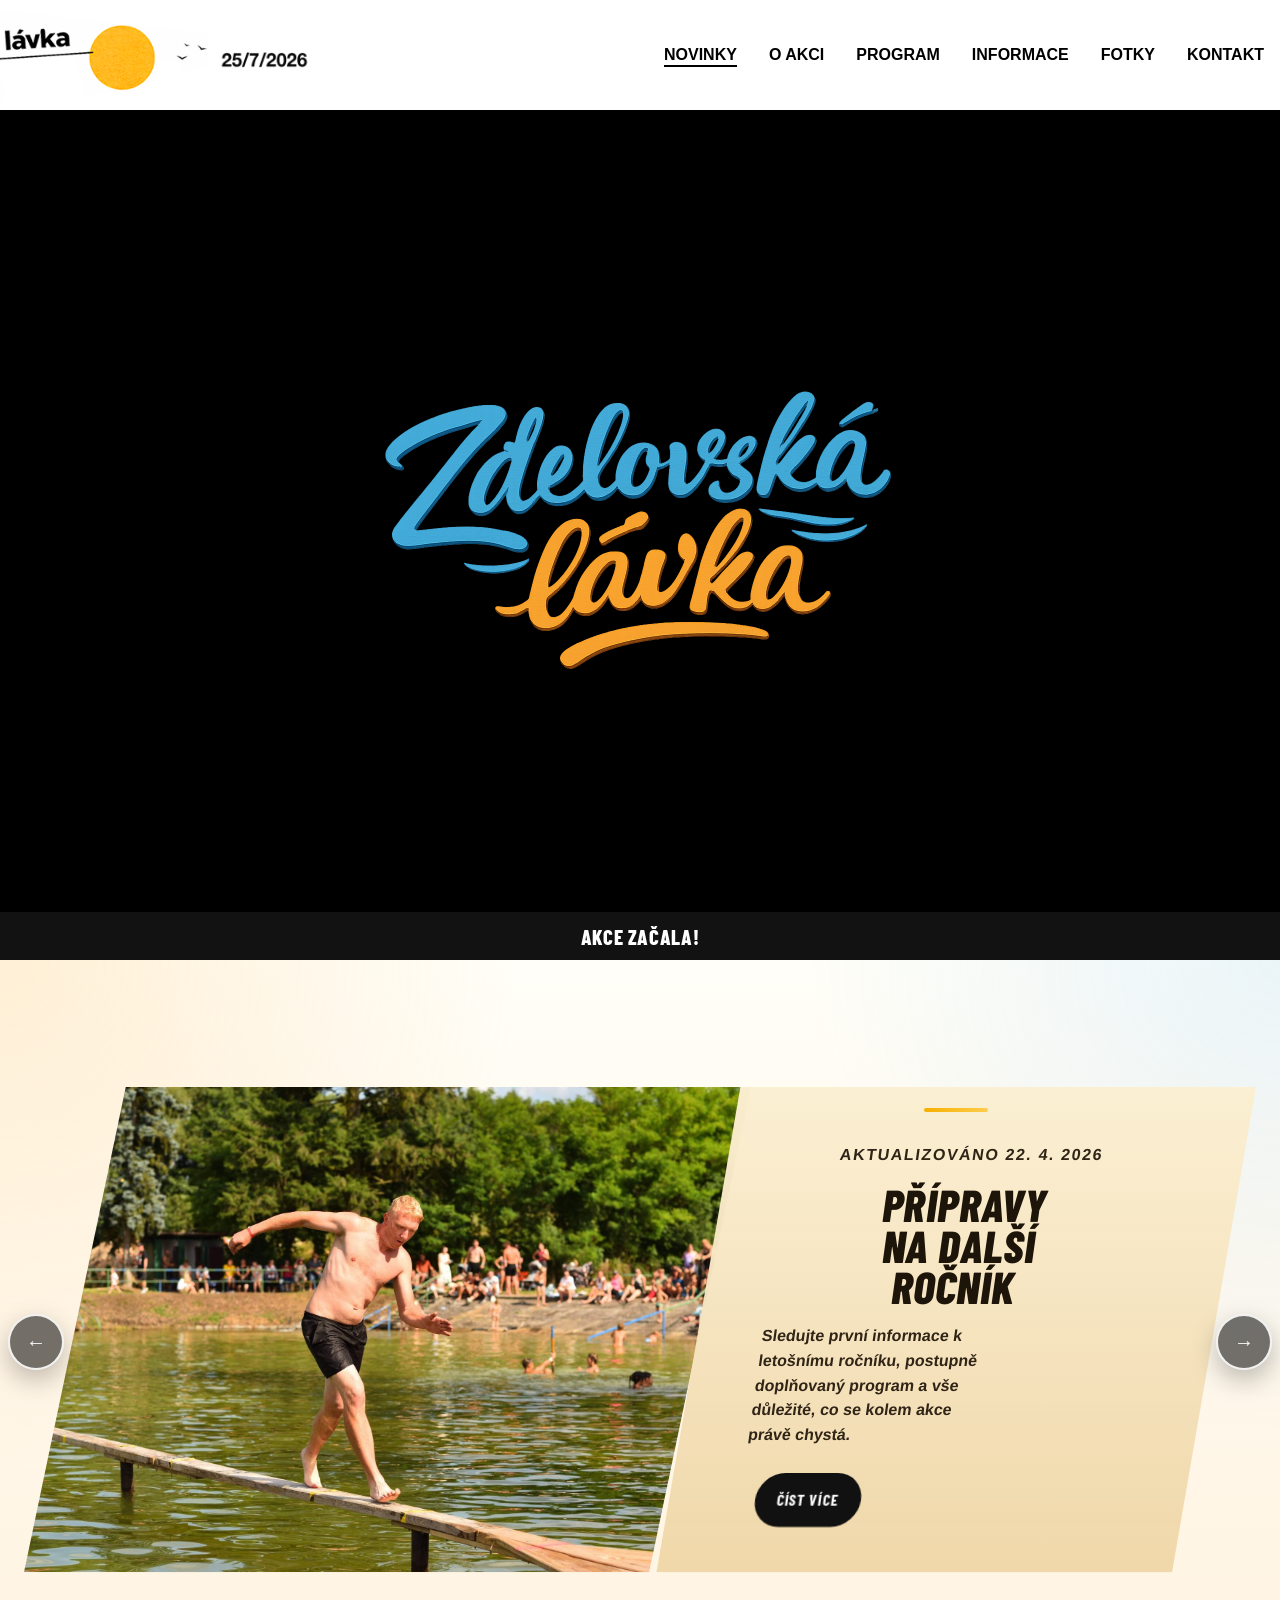
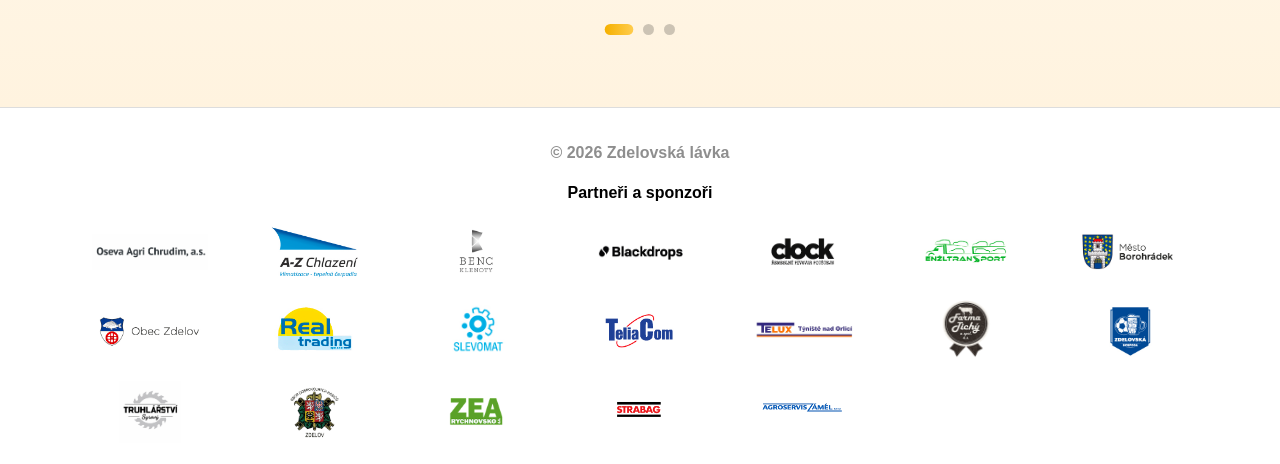
==== commit 7b25c11b: "dodělávání grafiky sekcín" ====
--- a/index.html
+++ b/index.html
@@ -4,14 +4,20 @@
   <meta charset="UTF-8" />
   <meta name="viewport" content="width=device-width, initial-scale=1" />
   <meta name="description" content="Novinky a aktuální informace k akci Zdelovská lávka." />
+  <meta name="theme-color" content="#ffffff" />
   <title>Zdelovská lávka - hlavní stránka</title>
 
+  <link rel="preconnect" href="https://fonts.googleapis.com" />
+  <link rel="preconnect" href="https://fonts.gstatic.com" crossorigin />
+  <link
+    href="https://fonts.googleapis.com/css2?family=Barlow+Condensed:wght@500;600;700;800&display=swap"
+    rel="stylesheet"
+  />
+
   <link rel="preload" as="image" href="fotky/banner header.png" />
-
   <link rel="preload" as="font" type="font/woff2" href="fonts/Montserrat-Regular.woff2" crossorigin />
   <link rel="preload" as="font" type="font/woff2" href="fonts/Montserrat-SemiBold.woff2" crossorigin />
   <link rel="preload" as="font" type="font/woff2" href="fonts/Montserrat-Bold.woff2" crossorigin />
-  <link rel="preload" as="font" type="font/woff2" href="fonts/BBHBartle.woff2" crossorigin />
 
   <link rel="stylesheet" href="css/style.css" />
   <link rel="icon" type="image/png" href="fotky/favicon.png" />
@@ -19,14 +25,19 @@
   <script type="application/ld+json">
   {
     "@context": "https://schema.org",
-    "@type": "Organization",
-    "name": "Zdelovská lávka",
-    "url": "https://example.com",
-    "logo": "fotky/logo.png",
-    "sameAs": [
-      "https://facebook.com/example",
-      "https://instagram.com/example"
-    ]
+    "@type": "Event",
+    "name": "Zdelovská lávka 2026",
+    "eventAttendanceMode": "https://schema.org/OfflineEventAttendanceMode",
+    "eventStatus": "https://schema.org/EventScheduled",
+    "startDate": "2026-07-25T14:00:00+02:00",
+    "image": [
+      "fotky/zdelovskalavka.png"
+    ],
+    "description": "Novinky a aktuální informace k akci Zdelovská lávka.",
+    "organizer": {
+      "@type": "Organization",
+      "name": "Zdelovská lávka"
+    }
   }
   </script>
 </head>
@@ -62,18 +73,29 @@
         aria-controls="navLinks"
         aria-expanded="false"
       >
-        <span></span><span></span><span></span>
+        <span aria-hidden="true"></span>
+        <span aria-hidden="true"></span>
+        <span aria-hidden="true"></span>
       </button>
     </div>
     <div class="nav-backdrop" id="navBackdrop" hidden></div>
   </header>
 
-  <section class="hero">
+  <section class="hero" aria-label="Úvodní sekce">
     <div class="video-overlay">
-      <img src="fotky/zdelovskalavka.png" alt="Zdelovská lávka 2026" class="overlay-img" />
+      <img src="fotky/zdelovskalavka.png" alt="Zdelovská lávka 2026" class="overlay-img" fetchpriority="high" />
     </div>
 
-    <video autoplay muted loop playsinline class="background-video">
+    <video
+      autoplay
+      muted
+      loop
+      playsinline
+      webkit-playsinline
+      class="background-video"
+      poster="fotky/zdelovskalavka.png"
+      aria-hidden="true"
+    >
       <source src="videa/video lavka2.mp4" type="video/mp4" />
       Tvůj prohlížeč nepodporuje video tag.
     </video>
@@ -97,15 +119,16 @@
           <span class="count-label">SEK</span>
         </span>
       </div>
+      <p id="countdownStatus" class="sr-only" aria-live="polite"></p>
     </div>
   </section>
 
-  <main class="main-content">
+  <main class="main-content" id="main-content">
     <section class="news-section" aria-labelledby="novinky-heading">
       <div class="news-header">
         <div>
-          <p class="news-kicker">Novinky</p>
-          <h2 id="novinky-heading">Co je nového kolem Zdelovské lávky</h2>
+          <p class="news-kicker"></p>
+          <h2 id="novinky-heading"></h2>
         </div>
 
         <div class="news-controls" aria-label="Ovládání novinek">
@@ -118,58 +141,71 @@
         </div>
       </div>
 
-      <div class="news-slider" id="newsSlider">
-        <article class="news-card">
-          <a href="program.html" class="news-card-link">
-            <img src="fotky/DSC_6867.jpg" alt="Přípravy na další ročník" class="news-thumb" loading="lazy" />
-            <div class="news-card-content">
-              <p class="news-meta">Aktualizováno 22. 4. 2026</p>
-              <h3>Přípravy na další ročník</h3>
-              <p>
-                Sledujte první informace k letošnímu ročníku, postupně doplňovaný program a
-                vše důležité, co se kolem akce právě chystá.
-              </p>
-              <span class="news-readmore">Číst více</span>
-            </div>
-          </a>
-        </article>
-
-        <article class="news-card">
-          <a href="indexnovinky/shrnutí zdelovské lávky.html" class="news-card-link">
-            <img
-              src="fotky/shrnutizdel.png"
-              alt="Nejlepší momenty z loňska"
-              class="news-thumb"
-              loading="lazy"
-              width="1280"
-              height="720"
-            />
-            <div class="news-card-content">
-              <p class="news-meta">Shrnutí minulého ročníku</p>
-              <h3>Nejlepší momenty z loňska</h3>
-              <p>
-                Připomeňte si atmosféru minulého ročníku, nejhezčí momenty celé akce a to, co
-                zůstalo návštěvníkům nejvíc v paměti.
-              </p>
-              <span class="news-readmore">Číst více</span>
-            </div>
-          </a>
-        </article>
-
-        <article class="news-card">
-          <a href="indexnovinky/pozarkoupaliste.html" class="news-card-link">
-            <img src="fotky/pozarkoupalistesekce.png" alt="Požár areálu koupaliště Zdelov" class="news-thumb" loading="lazy" />
-            <div class="news-card-content">
-              <p class="news-meta">Mimořádná událost</p>
-              <h3>Požár areálu koupaliště Zdelov</h3>
-              <p>
-                Aktuální informace k mimořádné události, jejím dopadům a dalším krokům, které se
-                týkají areálu i plánování celé akce.
-              </p>
-              <span class="news-readmore">Číst více</span>
-            </div>
-          </a>
-        </article>
+      <div class="news-slider-viewport">
+        <div class="news-slider" id="newsSlider" aria-live="off">
+          <article class="news-card">
+            <a href="program.html" class="news-card-link">
+              <img src="fotky/DSC_6867.jpg" alt="Přípravy na další ročník" class="news-thumb" loading="lazy" />
+              <div class="news-card-content">
+                <div class="news-card-inner">
+                  <p class="news-meta">Aktualizováno 22. 4. 2026</p>
+                  <h3>Přípravy na další ročník</h3>
+                  <p>
+                    Sledujte první informace k letošnímu ročníku, postupně doplňovaný program a
+                    vše důležité, co se kolem akce právě chystá.
+                  </p>
+                  <span class="news-readmore">Číst více</span>
+                </div>
+              </div>
+            </a>
+          </article>
+
+          <article class="news-card">
+            <a href="indexnovinky/shrnutí zdelovské lávky.html" class="news-card-link">
+              <img
+                src="fotky/DSC_6957.jpg"
+                alt="Nejlepší momenty z loňska"
+                class="news-thumb"
+                loading="lazy"
+                width="1280"
+                height="720"
+              />
+              <div class="news-card-content">
+                <div class="news-card-inner">
+                  <p class="news-meta">Shrnutí minulého ročníku</p>
+                  <h3>Nejlepší momenty z loňska</h3>
+                  <p>
+                    Připomeňte si atmosféru minulého ročníku, nejhezčí momenty celé akce a to, co
+                    zůstalo návštěvníkům nejvíc v paměti.
+                  </p>
+                  <span class="news-readmore">Číst více</span>
+                </div>
+              </div>
+            </a>
+          </article>
+
+          <article class="news-card">
+            <a href="indexnovinky/pozarkoupaliste.html" class="news-card-link">
+              <img
+                src="fotky/pozarkoupaliste.jpg"
+                alt="Požár areálu koupaliště Zdelov"
+                class="news-thumb"
+                loading="lazy"
+              />
+              <div class="news-card-content">
+                <div class="news-card-inner">
+                  <p class="news-meta">Mimořádná událost</p>
+                  <h3>Požár areálu koupaliště Zdelov</h3>
+                  <p>
+                    Aktuální informace k mimořádné události, jejím dopadům a dalším krokům, které se
+                    týkají areálu i plánování celé akce.
+                  </p>
+                  <span class="news-readmore">Číst více</span>
+                </div>
+              </div>
+            </a>
+          </article>
+        </div>
       </div>
 
       <div class="news-dots" id="newsDots" aria-label="Pozice v novinkách"></div>
@@ -183,7 +219,7 @@
       <div class="sponsors-section">
         <h3>Partneři a sponzoři</h3>
         <div class="sponsor-logos">
-          <img src="sponsors/hptronic.jpg" alt="HP Tronic" loading="lazy" />
+          <img src="fotky/sponzori/osevaagri.png" alt="Oseva Agri" loading="lazy" />
           <img src="fotky/sponzori/a-zchlazeni.png" alt="A-Z Chlazení" loading="lazy" />
           <img src="fotky/sponzori/bencklenoty.png" alt="Benck Lenoty" loading="lazy" />
           <img src="fotky/sponzori/blackdrops.png" alt="Black Drops" loading="lazy" />
@@ -195,8 +231,13 @@
           <img src="fotky/sponzori/slevomat.png" alt="Slevomat" loading="lazy" />
           <img src="fotky/sponzori/teliacom.png" alt="TeliaCom" loading="lazy" />
           <img src="fotky/sponzori/telux.png" alt="Telux" loading="lazy" />
-          <img src="fotky/sponzori/uhlivilimek.png" alt="Uhlí Vilímek" loading="lazy" />
+          <img src="fotky/sponzori/Farmatichy.png" alt="Farma Tichý" loading="lazy" />
           <img src="fotky/sponzori/zdelovskahospoda.png" alt="Zdelovská hospoda" loading="lazy" />
+          <img src="fotky/sponzori/truhlarstvi.png" alt="Truhlářství Syrový" loading="lazy" />
+          <img src="fotky/sponzori/sdhzdelov.jpg" alt="SDH Zdelov" loading="lazy" />
+          <img src="fotky/sponzori/zea.png" alt="ZEA" loading="lazy" />
+          <img src="fotky/sponzori/Strabag.png" alt="Strabag" loading="lazy" />
+          <img src="fotky/sponzori/Agroserviszamel.png" alt="Agroserviszamel" loading="lazy" />
         </div>
       </div>
     </div>
@@ -213,7 +254,9 @@
       const newsDots = document.getElementById("newsDots");
       const year = document.getElementById("year");
       const countdownElement = document.getElementById("countdown");
+      const countdownStatus = document.getElementById("countdownStatus");
       const video = document.querySelector(".background-video");
+      const reduceMotion = window.matchMedia("(prefers-reduced-motion: reduce)").matches;
 
       const closeMenu = () => {
         if (!burger || !navLinks || !navBackdrop) return;
@@ -236,6 +279,7 @@
       if (burger && navLinks && navBackdrop) {
         burger.addEventListener("click", () => {
           const isExpanded = burger.getAttribute("aria-expanded") === "true";
+
           if (isExpanded) {
             closeMenu();
             return;
@@ -276,9 +320,13 @@
       });
 
       if (video) {
-        video.addEventListener("loadeddata", () => {
+        if (video.readyState >= 2) {
           video.classList.add("loaded");
-        }, { once: true });
+        } else {
+          video.addEventListener("loadeddata", () => {
+            video.classList.add("loaded");
+          }, { once: true });
+        }
       }
 
       if (newsSlider && newsPrev && newsNext && newsDots) {
@@ -286,42 +334,58 @@
         let currentIndex = 0;
         let touchStartX = 0;
         let touchEndX = 0;
-        let autoSlide;
+        let autoSlide = null;
+
+        slides.forEach((slide, index) => {
+          slide.setAttribute("aria-hidden", String(index !== 0));
+        });
+
+        const updateSlider = () => {
+          newsSlider.style.transform = `translateX(-${currentIndex * 100}%)`;
+
+          slides.forEach((slide, index) => {
+            const isActive = index === currentIndex;
+            slide.setAttribute("aria-hidden", String(!isActive));
+          });
+
+          dots.forEach((dot, index) => {
+            const isActive = index === currentIndex;
+            dot.classList.toggle("active", isActive);
+            dot.setAttribute("aria-current", isActive ? "true" : "false");
+            dot.setAttribute("aria-label", isActive ? `Aktivní novinka ${index + 1}` : `Přejít na novinku ${index + 1}`);
+          });
+        };
+
+        const goToSlide = (index) => {
+          currentIndex = (index + slides.length) % slides.length;
+          updateSlider();
+        };
+
+        const startAutoSlide = () => {
+          if (reduceMotion || slides.length < 2) return;
+          window.clearInterval(autoSlide);
+          autoSlide = window.setInterval(() => {
+            goToSlide(currentIndex + 1);
+          }, 5000);
+        };
+
+        const stopAutoSlide = () => {
+          window.clearInterval(autoSlide);
+        };
 
         slides.forEach((_, index) => {
           const dot = document.createElement("button");
           dot.type = "button";
           dot.className = "news-dot";
           dot.setAttribute("aria-label", `Přejít na novinku ${index + 1}`);
-          dot.addEventListener("click", () => goToSlide(index));
+          dot.addEventListener("click", () => {
+            goToSlide(index);
+            startAutoSlide();
+          });
           newsDots.appendChild(dot);
         });
 
         const dots = Array.from(newsDots.querySelectorAll(".news-dot"));
-
-        const updateSlider = () => {
-          newsSlider.style.transform = `translateX(-${currentIndex * 100}%)`;
-
-          dots.forEach((dot, index) => {
-            dot.classList.toggle("active", index === currentIndex);
-          });
-        };
-
-        const goToSlide = (index) => {
-          currentIndex = (index + slides.length) % slides.length;
-          updateSlider();
-        };
-
-        const startAutoSlide = () => {
-          window.clearInterval(autoSlide);
-          autoSlide = window.setInterval(() => {
-            goToSlide(currentIndex + 1);
-          }, 5000);
-        };
-
-        const stopAutoSlide = () => {
-          window.clearInterval(autoSlide);
-        };
 
         newsPrev.addEventListener("click", () => {
           goToSlide(currentIndex - 1);
@@ -335,11 +399,11 @@
 
         newsSlider.addEventListener("mouseenter", stopAutoSlide);
         newsSlider.addEventListener("mouseleave", startAutoSlide);
-        newsSlider.addEventListener("touchstart", stopAutoSlide, { passive: true });
         newsSlider.addEventListener("focusin", stopAutoSlide);
         newsSlider.addEventListener("focusout", startAutoSlide);
 
         newsSlider.addEventListener("touchstart", (event) => {
+          stopAutoSlide();
           touchStartX = event.changedTouches[0].clientX;
         }, { passive: true });
 
@@ -347,50 +411,74 @@
           touchEndX = event.changedTouches[0].clientX;
           const swipeDistance = touchEndX - touchStartX;
 
-          if (Math.abs(swipeDistance) < 40) return;
-
-          if (swipeDistance < 0) {
-            goToSlide(currentIndex + 1);
-          } else {
-            goToSlide(currentIndex - 1);
+          if (Math.abs(swipeDistance) >= 40) {
+            if (swipeDistance < 0) {
+              goToSlide(currentIndex + 1);
+            } else {
+              goToSlide(currentIndex - 1);
+            }
           }
 
           startAutoSlide();
         }, { passive: true });
+
+        document.addEventListener("visibilitychange", () => {
+          if (document.hidden) {
+            stopAutoSlide();
+            return;
+          }
+
+          startAutoSlide();
+        });
 
         updateSlider();
         startAutoSlide();
       }
 
-      const targetDate = new Date(2026, 6, 25, 14, 0, 0).getTime();
-
-      const countdown = window.setInterval(() => {
-        const now = Date.now();
-        const distance = targetDate - now;
-
-        if (distance <= 0) {
-          window.clearInterval(countdown);
-          if (countdownElement) {
+      if (countdownElement) {
+        const targetDate = new Date(2026, 6, 25, 14, 0, 0).getTime();
+
+        const updateCountdown = () => {
+          const now = Date.now();
+          const distance = targetDate - now;
+
+          if (distance <= 0) {
             countdownElement.innerHTML = "<span class=\"count-value\">AKCE ZAČALA!</span>";
-          }
-          return;
+            if (countdownStatus) {
+              countdownStatus.textContent = "Akce začala.";
+            }
+            return true;
+          }
+
+          const days = Math.floor(distance / (1000 * 60 * 60 * 24));
+          const hours = Math.floor((distance % (1000 * 60 * 60 * 24)) / (1000 * 60 * 60));
+          const minutes = Math.floor((distance % (1000 * 60 * 60)) / (1000 * 60));
+          const seconds = Math.floor((distance % (1000 * 60)) / 1000);
+
+          const daysElement = document.getElementById("days");
+          const hoursElement = document.getElementById("hours");
+          const minutesElement = document.getElementById("minutes");
+          const secondsElement = document.getElementById("seconds");
+
+          if (daysElement) daysElement.textContent = String(days).padStart(2, "0");
+          if (hoursElement) hoursElement.textContent = String(hours).padStart(2, "0");
+          if (minutesElement) minutesElement.textContent = String(minutes).padStart(2, "0");
+          if (secondsElement) secondsElement.textContent = String(seconds).padStart(2, "0");
+
+          return false;
+        };
+
+        const countdownFinished = updateCountdown();
+
+        if (!countdownFinished) {
+          const countdown = window.setInterval(() => {
+            const finished = updateCountdown();
+            if (finished) {
+              window.clearInterval(countdown);
+            }
+          }, 1000);
         }
-
-        const days = Math.floor(distance / (1000 * 60 * 60 * 24));
-        const hours = Math.floor((distance % (1000 * 60 * 60 * 24)) / (1000 * 60 * 60));
-        const minutes = Math.floor((distance % (1000 * 60 * 60)) / (1000 * 60));
-        const seconds = Math.floor((distance % (1000 * 60)) / 1000);
-
-        const daysElement = document.getElementById("days");
-        const hoursElement = document.getElementById("hours");
-        const minutesElement = document.getElementById("minutes");
-        const secondsElement = document.getElementById("seconds");
-
-        if (daysElement) daysElement.textContent = String(days).padStart(2, "0");
-        if (hoursElement) hoursElement.textContent = String(hours).padStart(2, "0");
-        if (minutesElement) minutesElement.textContent = String(minutes).padStart(2, "0");
-        if (secondsElement) secondsElement.textContent = String(seconds).padStart(2, "0");
-      }, 1000);
+      }
     });
   </script>
 </body>
--- a/css/style.css
+++ b/css/style.css
@@ -52,6 +52,25 @@
 video {
   display: block;
   max-width: 100%;
+}
+
+button,
+input,
+textarea,
+select {
+  font: inherit;
+}
+
+.sr-only {
+  position: absolute;
+  width: 1px;
+  height: 1px;
+  padding: 0;
+  margin: -1px;
+  overflow: hidden;
+  clip: rect(0, 0, 0, 0);
+  white-space: nowrap;
+  border: 0;
 }
 
 /* =====================================================
@@ -88,7 +107,7 @@
   align-items: center;
   gap: 0.1rem;
   flex: 0 0 auto;
-  margin-left: -5.2rem;
+  margin-left: -7rem;
 }
 
 .logo {
@@ -109,6 +128,7 @@
   text-decoration: none;
   position: relative;
   overflow: hidden;
+  transform: translateY(5px);
 }
 
 .event-date img {
@@ -123,9 +143,9 @@
   inset: 0;
   background: linear-gradient(
     90deg,
-    rgba(255, 183, 0, 0.28),
-    rgba(255, 196, 36, 0.14),
-    rgba(255, 170, 0, 0.06)
+    rgba(255, 200, 60, 0.55),
+    rgba(255, 208, 90, 0.28),
+    rgba(255, 174, 0, 0.1)
   );
   opacity: 0;
   transition: opacity 0.25s ease;
@@ -139,7 +159,7 @@
 
 .event-date:hover img,
 .event-date:focus-visible img {
-  animation: dateWipeBlink 0.7s ease;
+  animation: dateWipeBlink 0.8s ease;
 }
 
 .event-date:focus-visible {
@@ -157,23 +177,23 @@
 
   35% {
     clip-path: inset(0 0 0 100%);
-    opacity: 0.15;
-    transform: translateX(4px);
-    filter: brightness(1.15) drop-shadow(0 0 4px rgba(255, 183, 0, 0.35));
+    opacity: 0.12;
+    transform: translateX(5px);
+    filter: brightness(1.22) drop-shadow(0 0 8px rgba(255, 187, 0, 0.5));
   }
 
   36% {
     clip-path: inset(0 100% 0 0);
-    opacity: 0.15;
-    transform: translateX(-4px);
-    filter: brightness(1.15) drop-shadow(0 0 4px rgba(255, 183, 0, 0.35));
+    opacity: 0.12;
+    transform: translateX(-5px);
+    filter: brightness(1.22) drop-shadow(0 0 8px rgba(255, 187, 0, 0.5));
   }
 
   100% {
     clip-path: inset(0 0 0 0);
     opacity: 1;
     transform: translateX(0);
-    filter: brightness(1.04) drop-shadow(0 0 3px rgba(255, 183, 0, 0.18));
+    filter: brightness(1.08) drop-shadow(0 0 6px rgba(255, 187, 0, 0.28));
   }
 }
 
@@ -181,17 +201,16 @@
   list-style: none;
   display: flex;
   gap: 2rem;
-  transform: none;
   justify-content: flex-end;
 }
 
 .nav-links a {
+  font-family: "Montserrat", Arial, sans-serif;
   text-decoration: none;
   color: #000;
   font-weight: 700;
   text-transform: uppercase;
   position: relative;
-  font-family: "Montserrat", Arial, sans-serif;
 }
 
 .nav-links a::after {
@@ -213,6 +232,12 @@
   transform: scaleX(1);
 }
 
+.nav-links a:focus-visible {
+  outline: 2px solid #111;
+  outline-offset: 6px;
+  border-radius: 3px;
+}
+
 .burger {
   display: none;
   flex-direction: column;
@@ -220,13 +245,31 @@
   cursor: pointer;
   border: 0;
   background: transparent;
-  padding: 0;
+  padding: 0.2rem;
 }
 
 .burger span {
   width: 25px;
   height: 3px;
   background: #000;
+  transition: transform 0.2s ease, opacity 0.2s ease;
+}
+
+.burger[aria-expanded="true"] span:nth-child(1) {
+  transform: translateY(8px) rotate(45deg);
+}
+
+.burger[aria-expanded="true"] span:nth-child(2) {
+  opacity: 0;
+}
+
+.burger[aria-expanded="true"] span:nth-child(3) {
+  transform: translateY(-8px) rotate(-45deg);
+}
+
+.burger:focus-visible {
+  outline: 2px solid #111;
+  outline-offset: 4px;
 }
 
 .nav-backdrop {
@@ -260,6 +303,8 @@
   width: 100%;
   height: 100%;
   object-fit: cover;
+  opacity: 0;
+  transition: opacity 0.45s ease;
 }
 
 .video-overlay {
@@ -283,10 +328,10 @@
   background: rgba(22, 22, 22, 0.82);
   backdrop-filter: blur(5px);
   color: #fff;
-  font-family: "Montserrat", Arial, sans-serif;
   text-align: center;
   padding: 0.45rem 0;
   z-index: 3;
+  font-family: "Barlow Condensed", "Montserrat", Arial, sans-serif;
 }
 
 #countdown span {
@@ -295,16 +340,17 @@
 }
 
 .count-value {
-  font-size: 1.15rem;
-  font-weight: 700;
+  font-size: 1.3rem;
+  font-weight: 800;
+  letter-spacing: 0.03em;
 }
 
 .count-label {
   display: block;
-  font-size: 0.65em;
+  font-size: 0.72em;
   color: #ddd;
-  font-weight: 600;
-  letter-spacing: 0.06em;
+  font-weight: 700;
+  letter-spacing: 0.08em;
 }
 
 /* =====================================================
@@ -332,6 +378,7 @@
   justify-content: space-between;
   gap: 1rem;
   margin-bottom: 2rem;
+  padding-left: 5rem;
 }
 
 .news-kicker {
@@ -350,6 +397,11 @@
   max-width: 700px;
   font-weight: 700;
   font-family: "Montserrat", Arial, sans-serif;
+}
+
+.news-slider-viewport {
+  overflow: hidden;
+  width: 100%;
 }
 
 .news-controls {
@@ -373,11 +425,14 @@
   color: #fff;
   font-size: 1.25rem;
   font-weight: 700;
-  font-family: "Montserrat", Arial, sans-serif;
   cursor: pointer;
   pointer-events: auto;
   box-shadow: 0 10px 26px rgba(0, 0, 0, 0.25);
-  transition: transform 0.22s ease, background-color 0.22s ease, box-shadow 0.22s ease, border-color 0.22s ease;
+  transition:
+    transform 0.22s ease,
+    background-color 0.22s ease,
+    box-shadow 0.22s ease,
+    border-color 0.22s ease;
 }
 
 .news-arrow:hover,
@@ -402,7 +457,7 @@
 
 .news-card {
   min-width: 100%;
-  padding: 0 0.15rem;
+  padding: 0;
 }
 
 .news-card-link {
@@ -413,10 +468,8 @@
   text-decoration: none;
   color: inherit;
   background: transparent;
-  box-shadow: none;
-}
-
-/* Vychozi smer sklonu */
+}
+
 .news-card .news-thumb,
 .news-card-content {
   position: relative;
@@ -431,44 +484,43 @@
   height: 100%;
   object-fit: cover;
   z-index: 1;
-  clip-path: polygon(11% 0, 100% 0, 89% 100%, 0 100%);
+  clip-path: polygon(14% 0, 100% 0, 86% 100%, 0 100%);
+  opacity: 0;
+  transition: opacity 0.35s ease;
 }
 
 .news-card-content {
   z-index: 2;
   display: flex;
+  justify-content: center;
+  align-items: center;
+  padding: 2.4rem 2.9rem 2.4rem 3.35rem;
+  margin-left: -5.9rem;
+  background:
+    linear-gradient(180deg, rgba(251, 239, 210, 0.98) 0%, rgba(239, 214, 167, 0.96) 100%);
+  clip-path: polygon(14% 0, 100% 0, 86% 100%, 0 100%);
+}
+
+.news-card-inner {
+  --card-skew: -8deg;
+  width: min(100%, 410px);
+  margin: 0 auto;
+  display: flex;
   flex-direction: column;
-  justify-content: center;
-  padding: 2.4rem 2.6rem 2.4rem 3.1rem;
-  margin-left: -5.3rem;
-  background: linear-gradient(180deg, rgba(250, 237, 208, 0.96) 0%, rgba(238, 213, 164, 0.96) 100%);
-  clip-path: polygon(11% 0, 100% 0, 89% 100%, 0 100%);
-}
-
-/* Druhy prispevek - opacny smer */
-.news-card:nth-child(even) .news-thumb {
-  clip-path: polygon(0 0, 89% 0, 100% 100%, 11% 100%);
-}
-
-.news-card:nth-child(even) .news-card-content {
-  clip-path: polygon(0 0, 89% 0, 100% 100%, 11% 100%);
-  margin-left: -5.3rem;
-  padding: 2.4rem 3.1rem 2.4rem 2.6rem;
+  align-items: flex-start;
+  text-align: left;
 }
 
 .news-card-content::before {
   content: "";
   position: absolute;
-  top: 1.2rem;
-  left: 3.1rem;
-  width: 56px;
+  top: 1.3rem;
+  left: 50%;
+  width: 64px;
   height: 4px;
   border-radius: 999px;
   background: linear-gradient(90deg, #f5b000, #ffcc4d);
-}
-
-.news-card:nth-child(even) .news-card-content::before {
-  left: 2.6rem;
+  transform: translateX(-50%);
 }
 
 .news-card-link:hover .news-thumb,
@@ -480,29 +532,49 @@
     0 8px 22px rgba(245, 176, 0, 0.14);
 }
 
+.news-card-link:focus-visible {
+  outline: none;
+}
+
 .news-meta {
-  font-size: 0.8rem;
+  display: block;
+  width: 100%;
+  text-align: center;
+  align-self: center;
+  white-space: nowrap;
+  transform: skewX(var(--card-skew));
+  font-size: 0.98rem;
   font-weight: 700;
-  letter-spacing: 0.08em;
+  letter-spacing: 0.1em;
   text-transform: uppercase;
-  color: #8b4d00;
-  margin-bottom: 1.2rem;
-  margin-top: 1rem;
-  font-family: "Montserrat", Arial, sans-serif;
+  color: #5a4631;
+  margin-bottom: 1rem;
+  margin-top: 0.7rem;
+  font-family: "Barlow Condensed", "Montserrat", Arial, sans-serif;
 }
 
 .news-card-content h3 {
-  font-size: clamp(1.5rem, 2vw, 2.15rem);
-  line-height: 1.12;
+  display: inline-block;
+  align-self: center;
+  text-align: center;
+  transform: skewX(var(--card-skew));
+  max-width: 11ch;
+  font-size: clamp(2.6rem, 3.5vw, 3.7rem);
+  line-height: 0.92;
   margin-bottom: 1rem;
-  color: #1f1608;
-  font-weight: 700;
-  font-family: "Montserrat", Arial, sans-serif;
+  color: #1d140a;
+  font-weight: 800;
+  letter-spacing: 0.01em;
+  text-transform: uppercase;
+  font-family: "Barlow Condensed", "Montserrat", Arial, sans-serif;
 }
 
 .news-card-content p {
-  font-size: 1.02rem;
-  line-height: 1.72;
+  display: inline-block;
+  transform: skewX(var(--card-skew));
+  max-width: 27ch;
+  font-size: 1rem;
+  line-height: 1.55;
   color: #2f2416;
   font-weight: 600;
   font-family: "Montserrat", Arial, sans-serif;
@@ -514,15 +586,16 @@
   display: inline-flex;
   align-items: center;
   justify-content: center;
-  padding: 0.85rem 1.2rem;
+  transform: skewX(var(--card-skew));
+  padding: 0.9rem 1.35rem;
   border-radius: 999px;
   background: #111;
   color: #fff;
-  font-size: 0.92rem;
+  font-size: 0.98rem;
   font-weight: 700;
-  letter-spacing: 0.04em;
+  letter-spacing: 0.06em;
   text-transform: uppercase;
-  font-family: "Montserrat", Arial, sans-serif;
+  font-family: "Barlow Condensed", "Montserrat", Arial, sans-serif;
   transition: background-color 0.25s ease, box-shadow 0.25s ease, color 0.25s ease;
 }
 
@@ -550,6 +623,16 @@
   transition: transform 0.25s ease, background-color 0.25s ease, width 0.25s ease;
 }
 
+.news-dot:hover,
+.news-dot:focus-visible {
+  background: rgba(0, 0, 0, 0.4);
+}
+
+.news-dot:focus-visible {
+  outline: 2px solid #111;
+  outline-offset: 4px;
+}
+
 .news-dot.active {
   width: 28px;
   border-radius: 999px;
@@ -557,19 +640,9 @@
   transform: scale(1.02);
 }
 
-.news-thumb {
-  opacity: 0;
-  transition: opacity 0.35s ease;
-}
-
 .news-thumb.loaded,
 .background-video.loaded {
   opacity: 1;
-}
-
-.background-video {
-  opacity: 0;
-  transition: opacity 0.45s ease;
 }
 
 /* =====================================================
@@ -593,6 +666,7 @@
 .footer-inner > p {
   margin-bottom: 0.9rem;
   font-weight: 600;
+  color: #8e8e8e;
 }
 
 .sponsors-section {
@@ -601,25 +675,59 @@
 
 .sponsors-section h3 {
   font-size: 1rem;
-  margin-bottom: 0.4rem;
+  margin-bottom: 0.8rem;
   font-weight: 700;
   font-family: "Montserrat", Arial, sans-serif;
 }
 
 .sponsor-logos {
-  margin: 0.9rem auto 0;
-  max-width: 1000px;
+  margin: 1rem auto 0;
+  max-width: 1120px;
   display: grid;
-  grid-template-columns: repeat(auto-fit, minmax(110px, 1fr));
-  gap: 0.9rem 1.2rem;
+  grid-template-columns: repeat(auto-fit, minmax(135px, 1fr));
+  gap: 1.1rem 1.4rem;
   align-items: center;
+  justify-items: center;
 }
 
 .sponsor-logos img {
-  max-width: 120px;
-  max-height: 46px;
+  width: 100px;
+  height: 54px;
   object-fit: contain;
+  object-position: center;
   margin: 0 auto;
+}
+
+.sponsor-logos img[alt="Oseva Agri"] {
+  width: 116px;
+  height: 60px;
+}
+
+.sponsor-logos img[alt="Obec Zdelov"] {
+  width: 112px;
+  height: 60px;
+}
+
+.sponsor-logos img[alt="Truhlářství Syrový"],
+.sponsor-logos img[alt="Farma Tichý"] {
+  width: 118px;
+  height: 62px;
+}
+
+.sponsor-logos img[alt="Strabag"],
+.sponsor-logos img[alt="Agroserviszamel"] {
+  width: 128px;
+  height: 66px;
+}
+
+.sponsor-logos img[alt="Clock"] {
+  width: 86px;
+  height: 46px;
+}
+
+.sponsor-logos img[alt="TeliaCom"] {
+  width: 84px;
+  height: 46px;
 }
 
 /* =====================================================
@@ -633,12 +741,16 @@
   }
 
   .nav-left {
-    margin-left: -1.2rem;
+    margin-left: -2.5rem;
     gap: 0.25rem;
   }
 
   .logo img {
     height: 5rem;
+  }
+
+  .event-date {
+    transform: translateY(4px);
   }
 
   .event-date img {
@@ -655,31 +767,21 @@
   }
 
   .news-card .news-thumb {
-    clip-path: polygon(9% 0, 100% 0, 91% 100%, 0 100%);
+    clip-path: polygon(12% 0, 100% 0, 88% 100%, 0 100%);
   }
 
   .news-card-content {
-    clip-path: polygon(9% 0, 100% 0, 91% 100%, 0 100%);
-    margin-left: -4.4rem;
-    padding: 2.2rem 2.2rem 2.2rem 2.7rem;
-  }
-
-  .news-card:nth-child(even) .news-thumb {
-    clip-path: polygon(0 0, 91% 0, 100% 100%, 9% 100%);
-  }
-
-  .news-card:nth-child(even) .news-card-content {
-    clip-path: polygon(0 0, 91% 0, 100% 100%, 9% 100%);
-    margin-left: -4.4rem;
-    padding: 2.2rem 2.7rem 2.2rem 2.2rem;
-  }
-
-  .news-card-content::before {
-    left: 2.7rem;
-  }
-
-  .news-card:nth-child(even) .news-card-content::before {
-    left: 2.2rem;
+    clip-path: polygon(12% 0, 100% 0, 88% 100%, 0 100%);
+    margin-left: -4.9rem;
+    padding: 2.2rem 2.2rem 2.2rem 2.8rem;
+  }
+
+  .news-card-inner {
+    width: min(100%, 370px);
+  }
+
+  .news-header {
+    padding-left: 3.5rem;
   }
 
   .news-controls {
@@ -741,7 +843,6 @@
   }
 
   .nav-links {
-    transform: none;
     display: none;
     flex-direction: column;
     position: fixed;
@@ -796,6 +897,7 @@
     align-items: flex-start;
     flex-direction: column;
     margin-bottom: 1.3rem;
+    padding-left: 1.2rem;
   }
 
   .news-controls {
@@ -808,35 +910,41 @@
 
   .news-card-link {
     grid-template-columns: 1fr;
-    gap: 0;
     min-height: auto;
   }
 
   .news-card .news-thumb,
-  .news-card-content,
-  .news-card:nth-child(even) .news-thumb,
-  .news-card:nth-child(even) .news-card-content {
+  .news-card-content {
     min-height: auto;
-    clip-path: polygon(7% 0, 100% 0, 93% 100%, 0 100%);
+    clip-path: polygon(9% 0, 100% 0, 91% 100%, 0 100%);
   }
 
   .news-card .news-thumb {
     aspect-ratio: 16 / 9;
   }
 
-  .news-card-content,
-  .news-card:nth-child(even) .news-card-content {
+  .news-card-content {
     margin-left: 0;
     margin-top: -1.1rem;
-    padding: 1.6rem 1.4rem 1.7rem 1.9rem;
-  }
-
-  .news-card-content::before,
-  .news-card:nth-child(even) .news-card-content::before {
-    left: 1.9rem;
+    padding: 1.8rem 1.5rem 1.9rem;
+  }
+
+  .news-card-inner {
+    width: min(100%, 330px);
+  }
+
+  .news-meta {
+    white-space: normal;
+    font-size: 0.84rem;
+  }
+
+  .news-card-content h3 {
+    font-size: clamp(2rem, 7vw, 2.8rem);
+    max-width: 11ch;
   }
 
   .news-card-content p {
+    max-width: 26ch;
     font-size: 0.98rem;
   }
 
@@ -845,13 +953,45 @@
   }
 
   .sponsor-logos {
-    grid-template-columns: repeat(auto-fit, minmax(100px, 1fr));
-    gap: 0.8rem 1rem;
+    grid-template-columns: repeat(auto-fit, minmax(110px, 1fr));
+    gap: 1rem;
   }
 
   .sponsor-logos img {
-    max-width: 110px;
-    max-height: 42px;
+    width: 88px;
+    height: 48px;
+  }
+
+  .sponsor-logos img[alt="Oseva Agri"] {
+    width: 100px;
+    height: 54px;
+  }
+
+  .sponsor-logos img[alt="Obec Zdelov"] {
+    width: 96px;
+    height: 52px;
+  }
+
+  .sponsor-logos img[alt="Truhlářství Syrový"],
+  .sponsor-logos img[alt="Farma Tichý"] {
+    width: 102px;
+    height: 54px;
+  }
+
+  .sponsor-logos img[alt="Strabag"],
+  .sponsor-logos img[alt="Agroserviszamel"] {
+    width: 110px;
+    height: 58px;
+  }
+
+  .sponsor-logos img[alt="Clock"] {
+    width: 74px;
+    height: 40px;
+  }
+
+  .sponsor-logos img[alt="TeliaCom"] {
+    width: 74px;
+    height: 40px;
   }
 }
 
@@ -879,7 +1019,7 @@
   }
 
   .count-value {
-    font-size: 1rem;
+    font-size: 1.05rem;
   }
 
   .news-arrow {
@@ -895,12 +1035,23 @@
   .footer-inner {
     padding: 0 1rem;
   }
+
+  .sponsor-logos {
+    grid-template-columns: repeat(2, minmax(110px, 1fr));
+  }
 }
 
 @media (max-width: 360px) {
   #countdown span {
     min-width: 22px;
   }
+
+  .news-meta,
+  .news-card-content h3,
+  .news-card-content p,
+  .news-readmore {
+    transform: none;
+  }
 }
 
 @media (min-width: 1600px) {
@@ -914,3 +1065,17 @@
     font-size: 18px;
   }
 }
+
+@media (prefers-reduced-motion: reduce) {
+  html {
+    scroll-behavior: auto;
+  }
+
+  *,
+  *::before,
+  *::after {
+    animation-duration: 0.01ms !important;
+    animation-iteration-count: 1 !important;
+    transition-duration: 0.01ms !important;
+  }
+}
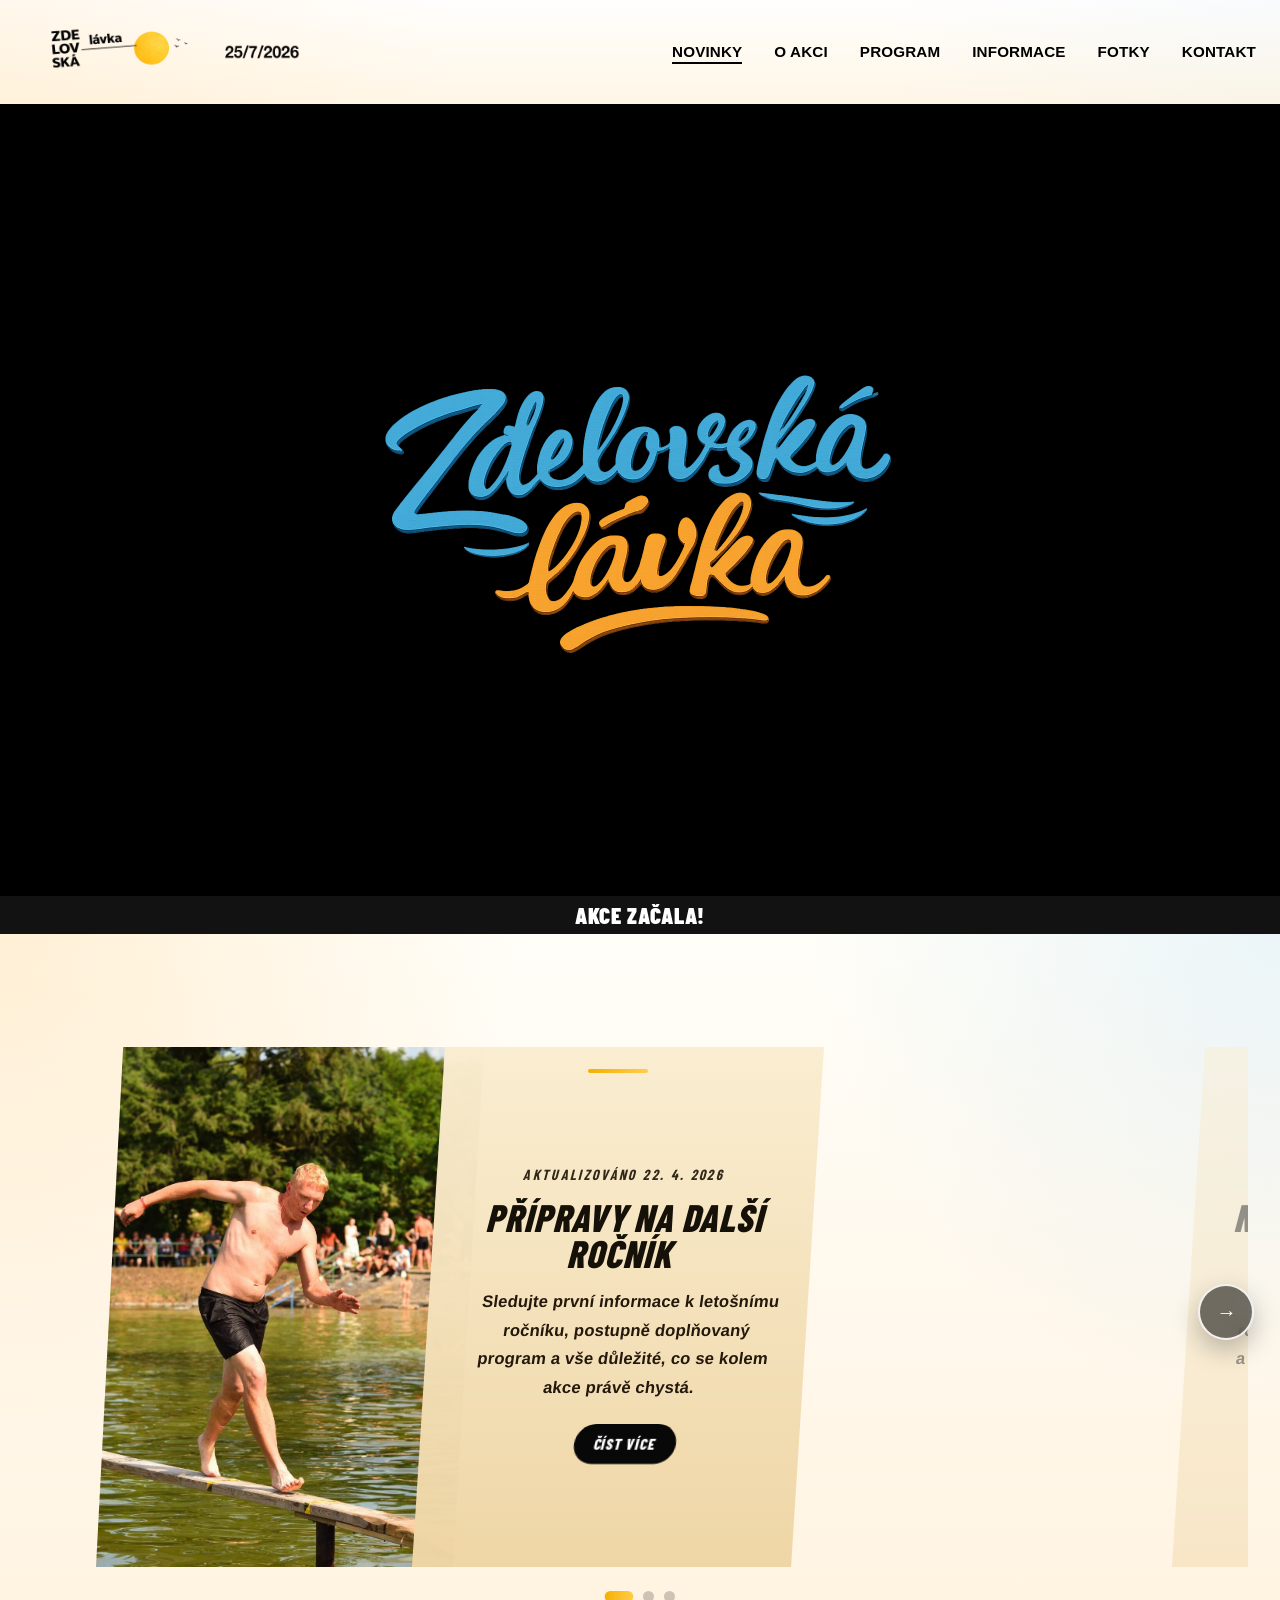
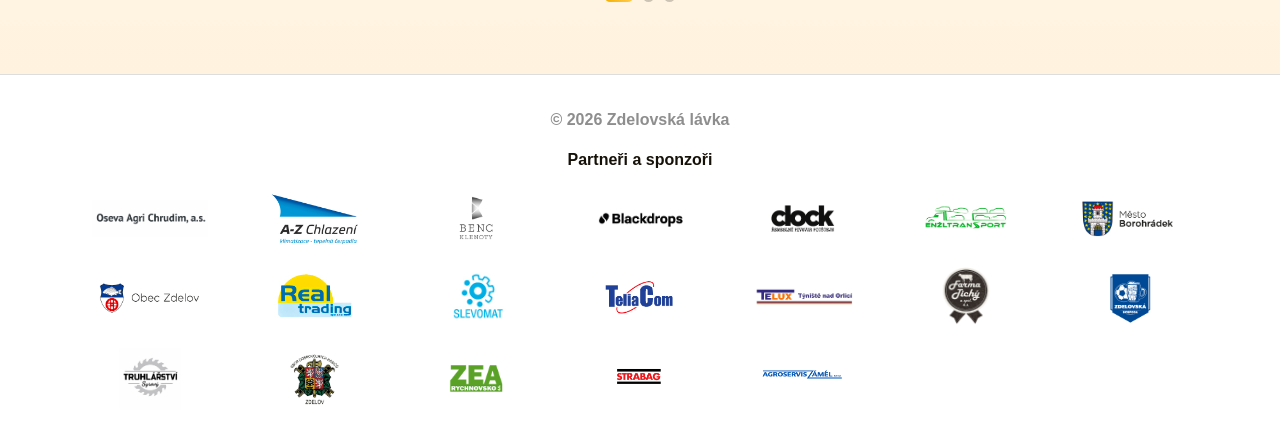
==== commit d4a62080: "Uprava webu" ====
--- a/index.html
+++ b/index.html
@@ -3,21 +3,18 @@
 <head>
   <meta charset="UTF-8" />
   <meta name="viewport" content="width=device-width, initial-scale=1" />
-  <meta name="description" content="Novinky a aktuální informace k akci Zdelovská lávka." />
+  <meta name="description" content="Novinky a aktuální informace k akci Zdelovská lávka 2026." />
   <meta name="theme-color" content="#ffffff" />
-  <title>Zdelovská lávka - hlavní stránka</title>
-
-  <link rel="preconnect" href="https://fonts.googleapis.com" />
-  <link rel="preconnect" href="https://fonts.gstatic.com" crossorigin />
-  <link
-    href="https://fonts.googleapis.com/css2?family=Barlow+Condensed:wght@500;600;700;800&display=swap"
-    rel="stylesheet"
-  />
+  <title>Zdelovská lávka 2026 | Novinky</title>
 
   <link rel="preload" as="image" href="fotky/banner header.png" />
   <link rel="preload" as="font" type="font/woff2" href="fonts/Montserrat-Regular.woff2" crossorigin />
   <link rel="preload" as="font" type="font/woff2" href="fonts/Montserrat-SemiBold.woff2" crossorigin />
   <link rel="preload" as="font" type="font/woff2" href="fonts/Montserrat-Bold.woff2" crossorigin />
+
+  <link rel="preconnect" href="https://fonts.googleapis.com" />
+  <link rel="preconnect" href="https://fonts.gstatic.com" crossorigin />
+  <link href="https://fonts.googleapis.com/css2?family=Barlow+Condensed:ital,wght@0,600;0,700;0,800;0,900;1,600;1,700;1,800;1,900&display=swap" rel="stylesheet" />
 
   <link rel="stylesheet" href="css/style.css" />
   <link rel="icon" type="image/png" href="fotky/favicon.png" />
@@ -33,7 +30,7 @@
     "image": [
       "fotky/zdelovskalavka.png"
     ],
-    "description": "Novinky a aktuální informace k akci Zdelovská lávka.",
+    "description": "Novinky a aktuální informace k akci Zdelovská lávka 2026.",
     "organizer": {
       "@type": "Organization",
       "name": "Zdelovská lávka"
@@ -62,6 +59,22 @@
           <li><a href="informace.html">Informace</a></li>
           <li><a href="fotky.html">Fotky</a></li>
           <li><a href="kontakt.html">Kontakt</a></li>
+
+          <li class="nav-socials" aria-label="Sociální sítě">
+            <a href="https://www.instagram.com/" class="social-link instagram-link" target="_blank" rel="noopener noreferrer" aria-label="Instagram Zdelovské lávky">
+              <svg viewBox="0 0 24 24" aria-hidden="true">
+                <path d="M7.8 2h8.4A5.81 5.81 0 0 1 22 7.8v8.4a5.81 5.81 0 0 1-5.8 5.8H7.8A5.81 5.81 0 0 1 2 16.2V7.8A5.81 5.81 0 0 1 7.8 2Zm-.2 2A3.6 3.6 0 0 0 4 7.6v8.8A3.6 3.6 0 0 0 7.6 20h8.8a3.6 3.6 0 0 0 3.6-3.6V7.6A3.6 3.6 0 0 0 16.4 4H7.6Zm9.65 1.5a1.25 1.25 0 1 1 0 2.5 1.25 1.25 0 0 1 0-2.5ZM12 7.2a4.8 4.8 0 1 1 0 9.6 4.8 4.8 0 0 1 0-9.6Zm0 2a2.8 2.8 0 1 0 0 5.6 2.8 2.8 0 0 0 0-5.6Z" />
+              </svg>
+              <span>Instagram</span>
+            </a>
+
+            <a href="https://www.facebook.com/" class="social-link facebook-link" target="_blank" rel="noopener noreferrer" aria-label="Facebook Zdelovské lávky">
+              <svg viewBox="0 0 24 24" aria-hidden="true">
+                <path d="M14.1 8.35V6.7c0-.8.55-.98.94-.98h2.4V2.06L14.13 2C10.46 2 9.62 4.75 9.62 6.5v1.85H7v3.95h2.62V22h4.1v-9.7h3.22l.52-3.95H13.7Z" />
+              </svg>
+              <span>Facebook</span>
+            </a>
+          </li>
         </ul>
       </nav>
 
@@ -78,6 +91,7 @@
         <span aria-hidden="true"></span>
       </button>
     </div>
+
     <div class="nav-backdrop" id="navBackdrop" hidden></div>
   </header>
 
@@ -91,7 +105,6 @@
       muted
       loop
       playsinline
-      webkit-playsinline
       class="background-video"
       poster="fotky/zdelovskalavka.png"
       aria-hidden="true"
@@ -126,10 +139,7 @@
   <main class="main-content" id="main-content">
     <section class="news-section" aria-labelledby="novinky-heading">
       <div class="news-header">
-        <div>
-          <p class="news-kicker"></p>
-          <h2 id="novinky-heading"></h2>
-        </div>
+        <h2 id="novinky-heading" class="sr-only">Novinky Zdelovská lávka 2026</h2>
 
         <div class="news-controls" aria-label="Ovládání novinek">
           <button type="button" class="news-arrow" id="newsPrev" aria-label="Předchozí novinka">
@@ -141,21 +151,19 @@
         </div>
       </div>
 
-      <div class="news-slider-viewport">
+      <div class="news-slider-viewport" id="newsViewport">
         <div class="news-slider" id="newsSlider" aria-live="off">
           <article class="news-card">
             <a href="program.html" class="news-card-link">
               <img src="fotky/DSC_6867.jpg" alt="Přípravy na další ročník" class="news-thumb" loading="lazy" />
               <div class="news-card-content">
-                <div class="news-card-inner">
-                  <p class="news-meta">Aktualizováno 22. 4. 2026</p>
-                  <h3>Přípravy na další ročník</h3>
-                  <p>
-                    Sledujte první informace k letošnímu ročníku, postupně doplňovaný program a
-                    vše důležité, co se kolem akce právě chystá.
-                  </p>
-                  <span class="news-readmore">Číst více</span>
-                </div>
+                <p class="news-meta">Aktualizováno 22. 4. 2026</p>
+                <h3>Přípravy na další ročník</h3>
+                <p>
+                  Sledujte první informace k letošnímu ročníku, postupně doplňovaný program a
+                  vše důležité, co se kolem akce právě chystá.
+                </p>
+                <span class="news-readmore">Číst více</span>
               </div>
             </a>
           </article>
@@ -163,7 +171,7 @@
           <article class="news-card">
             <a href="indexnovinky/shrnutí zdelovské lávky.html" class="news-card-link">
               <img
-                src="fotky/DSC_6957.jpg"
+                src="fotky/DSC_6957.png"
                 alt="Nejlepší momenty z loňska"
                 class="news-thumb"
                 loading="lazy"
@@ -171,15 +179,13 @@
                 height="720"
               />
               <div class="news-card-content">
-                <div class="news-card-inner">
-                  <p class="news-meta">Shrnutí minulého ročníku</p>
-                  <h3>Nejlepší momenty z loňska</h3>
-                  <p>
-                    Připomeňte si atmosféru minulého ročníku, nejhezčí momenty celé akce a to, co
-                    zůstalo návštěvníkům nejvíc v paměti.
-                  </p>
-                  <span class="news-readmore">Číst více</span>
-                </div>
+                <p class="news-meta">Shrnutí minulého ročníku</p>
+                <h3>Nejlepší momenty z loňska</h3>
+                <p>
+                  Připomeňte si atmosféru minulého ročníku, nejhezčí momenty celé akce a to, co
+                  zůstalo návštěvníkům nejvíc v paměti.
+                </p>
+                <span class="news-readmore">Číst více</span>
               </div>
             </a>
           </article>
@@ -187,24 +193,24 @@
           <article class="news-card">
             <a href="indexnovinky/pozarkoupaliste.html" class="news-card-link">
               <img
-                src="fotky/pozarkoupaliste.jpg"
+                src="fotky/pozarkoupaliste.png"
                 alt="Požár areálu koupaliště Zdelov"
                 class="news-thumb"
                 loading="lazy"
               />
               <div class="news-card-content">
-                <div class="news-card-inner">
-                  <p class="news-meta">Mimořádná událost</p>
-                  <h3>Požár areálu koupaliště Zdelov</h3>
-                  <p>
-                    Aktuální informace k mimořádné události, jejím dopadům a dalším krokům, které se
-                    týkají areálu i plánování celé akce.
-                  </p>
-                  <span class="news-readmore">Číst více</span>
-                </div>
+                <p class="news-meta">Mimořádná událost</p>
+                <h3>Požár areálu koupaliště Zdelov</h3>
+                <p>
+                  Aktuální informace k mimořádné události, jejím dopadům a dalším krokům, které se
+                  týkají areálu i plánování celé akce.
+                </p>
+                <span class="news-readmore">Číst více</span>
               </div>
             </a>
           </article>
+
+          <div class="news-slider-spacer" aria-hidden="true"></div>
         </div>
       </div>
 
@@ -249,6 +255,7 @@
       const navLinks = document.getElementById("navLinks");
       const navBackdrop = document.getElementById("navBackdrop");
       const newsSlider = document.getElementById("newsSlider");
+      const newsViewport = document.getElementById("newsViewport");
       const newsPrev = document.getElementById("newsPrev");
       const newsNext = document.getElementById("newsNext");
       const newsDots = document.getElementById("newsDots");
@@ -279,12 +286,10 @@
       if (burger && navLinks && navBackdrop) {
         burger.addEventListener("click", () => {
           const isExpanded = burger.getAttribute("aria-expanded") === "true";
-
           if (isExpanded) {
             closeMenu();
             return;
           }
-
           openMenu();
         });
 
@@ -295,7 +300,7 @@
         });
 
         document.addEventListener("keydown", (event) => {
-          if (event.key === "Escape") {
+          if (event.key === "Escape" && burger.getAttribute("aria-expanded") === "true") {
             closeMenu();
           }
         });
@@ -320,31 +325,59 @@
       });
 
       if (video) {
+        const markVideoLoaded = () => {
+          video.classList.add("loaded");
+        };
+
         if (video.readyState >= 2) {
-          video.classList.add("loaded");
+          markVideoLoaded();
         } else {
-          video.addEventListener("loadeddata", () => {
-            video.classList.add("loaded");
-          }, { once: true });
+          video.addEventListener("loadeddata", markVideoLoaded, { once: true });
         }
+
+        video.play().catch(() => {
+          markVideoLoaded();
+        });
       }
 
-      if (newsSlider && newsPrev && newsNext && newsDots) {
+      if (newsSlider && newsViewport && newsPrev && newsNext && newsDots) {
         const slides = Array.from(newsSlider.querySelectorAll(".news-card"));
         let currentIndex = 0;
         let touchStartX = 0;
-        let touchEndX = 0;
         let autoSlide = null;
-
-        slides.forEach((slide, index) => {
-          slide.setAttribute("aria-hidden", String(index !== 0));
-        });
+        let dots = [];
+
+        const updateArrows = () => {
+          const isFirst = currentIndex === 0;
+          const isLast = currentIndex === slides.length - 1;
+
+          newsPrev.classList.toggle("is-hidden", isFirst);
+          newsNext.classList.toggle("is-hidden", isLast);
+          newsPrev.disabled = isFirst;
+          newsNext.disabled = isLast;
+        };
 
         const updateSlider = () => {
-          newsSlider.style.transform = `translateX(-${currentIndex * 100}%)`;
+          const viewportWidth = newsViewport.clientWidth;
+          const maxTranslate = Math.max(newsSlider.scrollWidth - viewportWidth, 0);
+          let translate = 0;
+
+          if (currentIndex === 0) {
+            translate = 0;
+          } else if (currentIndex === slides.length - 1) {
+            translate = maxTranslate;
+          } else {
+            const activeSlide = slides[currentIndex];
+            const activeCenter = activeSlide.offsetLeft + activeSlide.offsetWidth / 2;
+            translate = activeCenter - viewportWidth / 2;
+            translate = Math.max(0, Math.min(translate, maxTranslate));
+          }
+
+          newsSlider.style.transform = `translateX(-${translate}px)`;
 
           slides.forEach((slide, index) => {
             const isActive = index === currentIndex;
+            slide.classList.toggle("is-active", isActive);
             slide.setAttribute("aria-hidden", String(!isActive));
           });
 
@@ -352,25 +385,38 @@
             const isActive = index === currentIndex;
             dot.classList.toggle("active", isActive);
             dot.setAttribute("aria-current", isActive ? "true" : "false");
-            dot.setAttribute("aria-label", isActive ? `Aktivní novinka ${index + 1}` : `Přejít na novinku ${index + 1}`);
+            dot.setAttribute(
+              "aria-label",
+              isActive ? `Aktivní novinka ${index + 1}` : `Přejít na novinku ${index + 1}`
+            );
           });
+
+          updateArrows();
         };
 
         const goToSlide = (index) => {
-          currentIndex = (index + slides.length) % slides.length;
+          currentIndex = Math.max(0, Math.min(index, slides.length - 1));
           updateSlider();
         };
 
+        const stopAutoSlide = () => {
+          window.clearInterval(autoSlide);
+        };
+
         const startAutoSlide = () => {
-          if (reduceMotion || slides.length < 2) return;
-          window.clearInterval(autoSlide);
+          stopAutoSlide();
+
+          if (reduceMotion || slides.length < 2 || window.innerWidth <= 768) {
+            return;
+          }
+
           autoSlide = window.setInterval(() => {
+            if (currentIndex >= slides.length - 1) {
+              stopAutoSlide();
+              return;
+            }
             goToSlide(currentIndex + 1);
           }, 5000);
-        };
-
-        const stopAutoSlide = () => {
-          window.clearInterval(autoSlide);
         };
 
         slides.forEach((_, index) => {
@@ -385,7 +431,7 @@
           newsDots.appendChild(dot);
         });
 
-        const dots = Array.from(newsDots.querySelectorAll(".news-dot"));
+        dots = Array.from(newsDots.querySelectorAll(".news-dot"));
 
         newsPrev.addEventListener("click", () => {
           goToSlide(currentIndex - 1);
@@ -400,34 +446,51 @@
         newsSlider.addEventListener("mouseenter", stopAutoSlide);
         newsSlider.addEventListener("mouseleave", startAutoSlide);
         newsSlider.addEventListener("focusin", stopAutoSlide);
-        newsSlider.addEventListener("focusout", startAutoSlide);
-
-        newsSlider.addEventListener("touchstart", (event) => {
-          stopAutoSlide();
-          touchStartX = event.changedTouches[0].clientX;
-        }, { passive: true });
-
-        newsSlider.addEventListener("touchend", (event) => {
-          touchEndX = event.changedTouches[0].clientX;
-          const swipeDistance = touchEndX - touchStartX;
-
-          if (Math.abs(swipeDistance) >= 40) {
-            if (swipeDistance < 0) {
-              goToSlide(currentIndex + 1);
-            } else {
-              goToSlide(currentIndex - 1);
+        newsSlider.addEventListener("focusout", (event) => {
+          if (event.relatedTarget && newsSlider.contains(event.relatedTarget)) {
+            return;
+          }
+          startAutoSlide();
+        });
+
+        newsSlider.addEventListener(
+          "touchstart",
+          (event) => {
+            stopAutoSlide();
+            touchStartX = event.changedTouches[0].clientX;
+          },
+          { passive: true }
+        );
+
+        newsSlider.addEventListener(
+          "touchend",
+          (event) => {
+            const touchEndX = event.changedTouches[0].clientX;
+            const swipeDistance = touchEndX - touchStartX;
+
+            if (Math.abs(swipeDistance) >= 40) {
+              if (swipeDistance < 0) {
+                goToSlide(currentIndex + 1);
+              } else {
+                goToSlide(currentIndex - 1);
+              }
             }
-          }
-
-          startAutoSlide();
-        }, { passive: true });
+
+            startAutoSlide();
+          },
+          { passive: true }
+        );
 
         document.addEventListener("visibilitychange", () => {
           if (document.hidden) {
             stopAutoSlide();
             return;
           }
-
+          startAutoSlide();
+        });
+
+        window.addEventListener("resize", () => {
+          updateSlider();
           startAutoSlide();
         });
 
@@ -436,7 +499,11 @@
       }
 
       if (countdownElement) {
-        const targetDate = new Date(2026, 6, 25, 14, 0, 0).getTime();
+        const targetDate = new Date("2026-07-25T14:00:00+02:00").getTime();
+        const daysElement = document.getElementById("days");
+        const hoursElement = document.getElementById("hours");
+        const minutesElement = document.getElementById("minutes");
+        const secondsElement = document.getElementById("seconds");
 
         const updateCountdown = () => {
           const now = Date.now();
@@ -454,11 +521,6 @@
           const hours = Math.floor((distance % (1000 * 60 * 60 * 24)) / (1000 * 60 * 60));
           const minutes = Math.floor((distance % (1000 * 60 * 60)) / (1000 * 60));
           const seconds = Math.floor((distance % (1000 * 60)) / 1000);
-
-          const daysElement = document.getElementById("days");
-          const hoursElement = document.getElementById("hours");
-          const minutesElement = document.getElementById("minutes");
-          const secondsElement = document.getElementById("seconds");
 
           if (daysElement) daysElement.textContent = String(days).padStart(2, "0");
           if (hoursElement) hoursElement.textContent = String(hours).padStart(2, "0");
--- a/css/style.css
+++ b/css/style.css
@@ -24,6 +24,15 @@
   font-display: swap;
 }
 
+:root {
+  --font-main: "Montserrat", Arial, sans-serif;
+  --font-sport: "Barlow Condensed", "Montserrat", Arial, sans-serif;
+  --yellow: #f5b000;
+  --ink: #161108;
+  --paper: #f4dfad;
+  --paper-light: #fff0cc;
+}
+
 /* === RESET & ZAKLAD === */
 * {
   margin: 0;
@@ -37,9 +46,9 @@
 }
 
 body {
-  font-family: "Montserrat", Arial, sans-serif;
+  font-family: var(--font-main);
   line-height: 1.6;
-  color: #000;
+  color: var(--ink);
   background: #fff;
   overflow-x: hidden;
 }
@@ -52,13 +61,6 @@
 video {
   display: block;
   max-width: 100%;
-}
-
-button,
-input,
-textarea,
-select {
-  font: inherit;
 }
 
 .sr-only {
@@ -79,8 +81,11 @@
 
 header {
   position: relative;
-  background: #fff;
-  height: 110px;
+  background:
+    radial-gradient(circle at top left, rgba(255, 190, 92, 0.1), transparent 35%),
+    radial-gradient(circle at top right, rgba(88, 184, 255, 0.04), transparent 32%),
+    linear-gradient(180deg, #fffefd 0%, #fffaf0 58%, #fff6e6 100%);
+  height: 104px;
   box-shadow:
     0 4px 15px rgba(0, 0, 0, 0.08),
     0 14px 28px rgba(0, 0, 0, 0.12);
@@ -88,53 +93,63 @@
   display: flex;
   align-items: center;
   justify-content: center;
-  overflow: hidden;
+  overflow: visible;
 }
 
 .nav-bar {
   width: 100%;
-  max-width: 1400px;
+  max-width: 1440px;
   display: flex;
   align-items: center;
   justify-content: space-between;
   gap: 2rem;
   position: relative;
-  padding: 0 1rem 0 0;
+  padding: 0 1.5rem;
+  min-height: 100%;
 }
 
 .nav-left {
   display: flex;
   align-items: center;
-  gap: 0.1rem;
+  gap: 1rem;
   flex: 0 0 auto;
-  margin-left: -7rem;
+  min-width: 0;
+  margin-left: 0;
+  height: 100%;
 }
 
 .logo {
   display: inline-flex;
   align-items: center;
+  flex: 0 0 auto;
 }
 
 .logo img {
-  height: 5.75rem;
+  height: 7.3rem;
   width: auto;
+  max-width: 420px;
+  object-fit: contain;
 }
 
 .event-date {
   display: inline-flex;
   align-items: center;
-  padding: 0.3rem 0.45rem;
+  justify-content: center;
+  padding: 0.3rem 0.35rem;
   border-radius: 12px;
   text-decoration: none;
   position: relative;
   overflow: hidden;
-  transform: translateY(5px);
+  transform: translateY(0);
+  flex: 0 0 auto;
 }
 
 .event-date img {
-  height: 1.1rem;
+  height: 0.95rem;
   width: auto;
+  max-width: 150px;
   opacity: 0.97;
+  object-fit: contain;
 }
 
 .event-date::before {
@@ -163,7 +178,7 @@
 }
 
 .event-date:focus-visible {
-  outline: 2px solid #f5b000;
+  outline: 2px solid var(--yellow);
   outline-offset: 2px;
 }
 
@@ -200,17 +215,22 @@
 .nav-links {
   list-style: none;
   display: flex;
+  align-items: center;
   gap: 2rem;
   justify-content: flex-end;
 }
 
 .nav-links a {
-  font-family: "Montserrat", Arial, sans-serif;
   text-decoration: none;
   color: #000;
   font-weight: 700;
+  font-size: 0.95rem;
   text-transform: uppercase;
   position: relative;
+  font-family: var(--font-main);
+  font-style: normal;
+  letter-spacing: 0.01em;
+  transform-origin: center;
 }
 
 .nav-links a::after {
@@ -238,6 +258,10 @@
   border-radius: 3px;
 }
 
+.nav-socials {
+  display: none;
+}
+
 .burger {
   display: none;
   flex-direction: column;
@@ -282,8 +306,8 @@
 
 .hero {
   position: relative;
-  height: calc(100vh - 110px);
-  min-height: 850px;
+  height: calc(100vh - 104px);
+  min-height: 830px;
   overflow: hidden;
   background: #000;
 }
@@ -303,6 +327,7 @@
   width: 100%;
   height: 100%;
   object-fit: cover;
+  object-position: center;
   opacity: 0;
   transition: opacity 0.45s ease;
 }
@@ -323,15 +348,24 @@
 
 .countdown-container {
   position: absolute;
+  left: 0;
+  right: 0;
   bottom: 0;
   width: 100%;
   background: rgba(22, 22, 22, 0.82);
   backdrop-filter: blur(5px);
   color: #fff;
+  font-family: var(--font-sport);
   text-align: center;
   padding: 0.45rem 0;
   z-index: 3;
-  font-family: "Barlow Condensed", "Montserrat", Arial, sans-serif;
+}
+
+#countdown {
+  display: flex;
+  align-items: center;
+  justify-content: center;
+  gap: 0.55rem;
 }
 
 #countdown span {
@@ -340,16 +374,17 @@
 }
 
 .count-value {
-  font-size: 1.3rem;
-  font-weight: 800;
+  font-size: 1.45rem;
+  line-height: 1;
+  font-weight: 900;
   letter-spacing: 0.03em;
 }
 
 .count-label {
   display: block;
-  font-size: 0.72em;
+  font-size: 0.68rem;
   color: #ddd;
-  font-weight: 700;
+  font-weight: 800;
   letter-spacing: 0.08em;
 }
 
@@ -366,42 +401,24 @@
 }
 
 .news-section {
-  width: min(100%, 1280px);
+  width: min(100%, 1680px);
   margin: 0 auto;
-  padding: 0 1.5rem;
+  padding: 0 2rem;
   position: relative;
 }
 
 .news-header {
   display: flex;
-  align-items: flex-end;
-  justify-content: space-between;
-  gap: 1rem;
-  margin-bottom: 2rem;
-  padding-left: 5rem;
-}
-
-.news-kicker {
-  font-size: 0.85rem;
-  font-weight: 700;
-  letter-spacing: 0.14em;
-  text-transform: uppercase;
-  color: #d98200;
-  margin-bottom: 0.45rem;
-  font-family: "Montserrat", Arial, sans-serif;
-}
-
-.news-header h2 {
-  font-size: clamp(1.9rem, 3vw, 2.8rem);
-  line-height: 1.05;
-  max-width: 700px;
-  font-weight: 700;
-  font-family: "Montserrat", Arial, sans-serif;
+  justify-content: flex-end;
+  align-items: center;
+  min-height: 1px;
+  margin-bottom: 1.5rem;
 }
 
 .news-slider-viewport {
   overflow: hidden;
   width: 100%;
+  padding: 0 6.5rem 0 4rem;
 }
 
 .news-controls {
@@ -412,7 +429,7 @@
   justify-content: space-between;
   pointer-events: none;
   z-index: 5;
-  padding: 0 0.5rem;
+  padding: 0 1.6rem;
 }
 
 .news-arrow {
@@ -425,6 +442,7 @@
   color: #fff;
   font-size: 1.25rem;
   font-weight: 700;
+  font-family: var(--font-main);
   cursor: pointer;
   pointer-events: auto;
   box-shadow: 0 10px 26px rgba(0, 0, 0, 0.25);
@@ -432,7 +450,9 @@
     transform 0.22s ease,
     background-color 0.22s ease,
     box-shadow 0.22s ease,
-    border-color 0.22s ease;
+    border-color 0.22s ease,
+    opacity 0.22s ease,
+    visibility 0.22s ease;
 }
 
 .news-arrow:hover,
@@ -449,31 +469,50 @@
   outline-offset: 2px;
 }
 
+.news-arrow.is-hidden {
+  opacity: 0;
+  visibility: hidden;
+  pointer-events: none;
+}
+
 .news-slider {
   display: flex;
+  gap: 2rem;
   transition: transform 0.55s cubic-bezier(0.22, 1, 0.36, 1);
   will-change: transform;
+  align-items: stretch;
 }
 
 .news-card {
-  min-width: 100%;
+  min-width: calc(100% - 20rem);
+  flex: 0 0 calc(100% - 20rem);
   padding: 0;
+  opacity: 0.45;
+  transition: opacity 0.35s ease;
+}
+
+.news-card.is-active {
+  opacity: 1;
 }
 
 .news-card-link {
   display: grid;
-  grid-template-columns: minmax(0, 1.18fr) minmax(300px, 0.82fr);
+  grid-template-columns: minmax(0, 1.22fr) minmax(340px, 0.78fr);
   gap: 0;
-  min-height: 460px;
+  min-height: 520px;
+  height: 520px;
   text-decoration: none;
   color: inherit;
   background: transparent;
+  box-shadow: none;
+  align-items: stretch;
 }
 
 .news-card .news-thumb,
 .news-card-content {
   position: relative;
-  min-height: 460px;
+  min-height: 520px;
+  height: 520px;
   box-shadow:
     0 18px 38px rgba(0, 0, 0, 0.08),
     0 4px 14px rgba(230, 175, 77, 0.08);
@@ -481,10 +520,9 @@
 
 .news-card .news-thumb {
   width: 100%;
-  height: 100%;
   object-fit: cover;
   z-index: 1;
-  clip-path: polygon(14% 0, 100% 0, 86% 100%, 0 100%);
+  clip-path: polygon(7% 0, 100% 0, 92% 100%, 0 100%);
   opacity: 0;
   transition: opacity 0.35s ease;
 }
@@ -492,34 +530,26 @@
 .news-card-content {
   z-index: 2;
   display: flex;
+  flex-direction: column;
   justify-content: center;
   align-items: center;
-  padding: 2.4rem 2.9rem 2.4rem 3.35rem;
-  margin-left: -5.9rem;
-  background:
-    linear-gradient(180deg, rgba(251, 239, 210, 0.98) 0%, rgba(239, 214, 167, 0.96) 100%);
-  clip-path: polygon(14% 0, 100% 0, 86% 100%, 0 100%);
-}
-
-.news-card-inner {
-  --card-skew: -8deg;
-  width: min(100%, 410px);
-  margin: 0 auto;
-  display: flex;
-  flex-direction: column;
-  align-items: flex-start;
-  text-align: left;
+  text-align: center;
+  padding: 2.8rem 3rem 2.8rem 3.8rem;
+  margin-left: -4.5rem;
+  background: linear-gradient(180deg, rgba(250, 237, 208, 0.98) 0%, rgba(238, 213, 164, 0.98) 100%);
+  clip-path: polygon(8% 0, 100% 0, 92% 100%, 0 100%);
+  overflow: hidden;
 }
 
 .news-card-content::before {
   content: "";
   position: absolute;
-  top: 1.3rem;
+  top: 1.35rem;
   left: 50%;
-  width: 64px;
+  width: 60px;
   height: 4px;
   border-radius: 999px;
-  background: linear-gradient(90deg, #f5b000, #ffcc4d);
+  background: linear-gradient(90deg, var(--yellow), #ffcc4d);
   transform: translateX(-50%);
 }
 
@@ -537,73 +567,81 @@
 }
 
 .news-meta {
-  display: block;
-  width: 100%;
-  text-align: center;
+  max-width: 360px;
+  font-size: 0.92rem;
+  line-height: 1.15;
+  font-weight: 700;
+  letter-spacing: 0.16em;
+  text-transform: uppercase;
+  color: #322819;
+  margin-bottom: 1rem;
+  margin-top: 1rem;
+  font-family: var(--font-sport);
+  font-style: italic;
+  transform: skewX(-8deg);
+  transform-origin: center;
+}
+
+.news-card-content h3 {
+  max-width: 380px;
+  font-size: clamp(2rem, 3vw, 3.25rem);
+  line-height: 0.94;
+  margin-bottom: 1rem;
+  color: var(--ink);
+  font-weight: 800;
+  font-family: var(--font-sport);
+  font-style: italic;
+  text-transform: uppercase;
+  letter-spacing: 0.02em;
+  transform: skewX(-8deg);
+  transform-origin: center;
+}
+
+.news-card-content > p:not(.news-meta) {
+  max-width: 390px;
+  font-size: 1.04rem;
+  line-height: 1.72;
+  color: #23180b;
+  font-weight: 700;
+  font-family: var(--font-main);
+  font-style: normal;
+  letter-spacing: 0.01em;
+  transform: skewX(-8deg);
+  transform-origin: center;
+}
+
+.news-readmore {
+  margin-top: 1.35rem;
   align-self: center;
-  white-space: nowrap;
-  transform: skewX(var(--card-skew));
-  font-size: 0.98rem;
-  font-weight: 700;
-  letter-spacing: 0.1em;
-  text-transform: uppercase;
-  color: #5a4631;
-  margin-bottom: 1rem;
-  margin-top: 0.7rem;
-  font-family: "Barlow Condensed", "Montserrat", Arial, sans-serif;
-}
-
-.news-card-content h3 {
-  display: inline-block;
-  align-self: center;
-  text-align: center;
-  transform: skewX(var(--card-skew));
-  max-width: 11ch;
-  font-size: clamp(2.6rem, 3.5vw, 3.7rem);
-  line-height: 0.92;
-  margin-bottom: 1rem;
-  color: #1d140a;
-  font-weight: 800;
-  letter-spacing: 0.01em;
-  text-transform: uppercase;
-  font-family: "Barlow Condensed", "Montserrat", Arial, sans-serif;
-}
-
-.news-card-content p {
-  display: inline-block;
-  transform: skewX(var(--card-skew));
-  max-width: 27ch;
-  font-size: 1rem;
-  line-height: 1.55;
-  color: #2f2416;
-  font-weight: 600;
-  font-family: "Montserrat", Arial, sans-serif;
-}
-
-.news-readmore {
-  margin-top: 1.6rem;
-  align-self: flex-start;
   display: inline-flex;
   align-items: center;
   justify-content: center;
-  transform: skewX(var(--card-skew));
-  padding: 0.9rem 1.35rem;
+  padding: 0.76rem 1.22rem;
   border-radius: 999px;
-  background: #111;
+  background: #080808;
   color: #fff;
   font-size: 0.98rem;
-  font-weight: 700;
+  line-height: 1;
+  font-weight: 800;
   letter-spacing: 0.06em;
   text-transform: uppercase;
-  font-family: "Barlow Condensed", "Montserrat", Arial, sans-serif;
+  font-family: var(--font-sport);
+  font-style: italic;
+  transform: skewX(-8deg);
+  transform-origin: center;
   transition: background-color 0.25s ease, box-shadow 0.25s ease, color 0.25s ease;
 }
 
 .news-card-link:hover .news-readmore,
 .news-card-link:focus-visible .news-readmore {
-  background: #f5b000;
+  background: var(--yellow);
   color: #111;
   box-shadow: 0 10px 24px rgba(245, 176, 0, 0.22);
+}
+
+.news-slider-spacer {
+  flex: 0 0 7rem;
+  height: 1px;
 }
 
 .news-dots {
@@ -611,6 +649,10 @@
   justify-content: center;
   gap: 0.6rem;
   margin-top: 1.5rem;
+}
+
+.news-dots:empty {
+  display: none;
 }
 
 .news-dot {
@@ -636,7 +678,7 @@
 .news-dot.active {
   width: 28px;
   border-radius: 999px;
-  background: linear-gradient(90deg, #f5b000, #ffcc4d);
+  background: linear-gradient(90deg, var(--yellow), #ffcc4d);
   transform: scale(1.02);
 }
 
@@ -654,7 +696,7 @@
   text-align: center;
   border-top: 1px solid #ddd;
   background: #fff;
-  font-family: "Montserrat", Arial, sans-serif;
+  font-family: var(--font-main);
 }
 
 .footer-inner {
@@ -677,7 +719,7 @@
   font-size: 1rem;
   margin-bottom: 0.8rem;
   font-weight: 700;
-  font-family: "Montserrat", Arial, sans-serif;
+  font-family: var(--font-main);
 }
 
 .sponsor-logos {
@@ -735,98 +777,156 @@
    ===================================================== */
 
 @media (max-width: 1024px) {
+  header {
+    height: 96px;
+  }
+
   .nav-bar {
     gap: 1rem;
     padding: 0 1rem;
   }
 
   .nav-left {
-    margin-left: -2.5rem;
-    gap: 0.25rem;
+    gap: 0.6rem;
+    margin-left: 0;
   }
 
   .logo img {
-    height: 5rem;
-  }
-
-  .event-date {
-    transform: translateY(4px);
+    height: 6.8rem;
+    max-width: 360px;
   }
 
   .event-date img {
-    height: 1rem;
+    height: 0.9rem;
+    max-width: 136px;
   }
 
   .nav-links {
     gap: 1.25rem;
-    font-size: 0.95rem;
+  }
+
+  .hero {
+    height: calc(100vh - 96px);
+    min-height: 820px;
+  }
+
+  .news-slider-viewport {
+    padding: 0 4.5rem 0 3rem;
+  }
+
+  .news-slider {
+    gap: 1.4rem;
+  }
+
+  .news-card {
+    min-width: calc(100% - 13rem);
+    flex: 0 0 calc(100% - 13rem);
   }
 
   .news-card-link {
-    grid-template-columns: minmax(0, 1fr) minmax(280px, 0.85fr);
+    grid-template-columns: minmax(0, 1.14fr) minmax(280px, 0.86fr);
+    min-height: 480px;
+    height: 480px;
+  }
+
+  .news-card .news-thumb,
+  .news-card-content {
+    min-height: 480px;
+    height: 480px;
   }
 
   .news-card .news-thumb {
-    clip-path: polygon(12% 0, 100% 0, 88% 100%, 0 100%);
+    clip-path: polygon(6% 0, 100% 0, 93% 100%, 0 100%);
   }
 
   .news-card-content {
-    clip-path: polygon(12% 0, 100% 0, 88% 100%, 0 100%);
-    margin-left: -4.9rem;
-    padding: 2.2rem 2.2rem 2.2rem 2.8rem;
-  }
-
-  .news-card-inner {
-    width: min(100%, 370px);
+    clip-path: polygon(7% 0, 100% 0, 93% 100%, 0 100%);
+    margin-left: -3.6rem;
+    padding: 2.4rem 2.4rem 2.4rem 3.1rem;
+  }
+
+  .news-card-content h3 {
+    font-size: clamp(1.95rem, 3.8vw, 2.95rem);
+  }
+
+  .news-card-content > p:not(.news-meta) {
+    font-size: 0.98rem;
+    line-height: 1.64;
+    transform: skewX(-8deg);
   }
 
   .news-header {
-    padding-left: 3.5rem;
+    margin-bottom: 1.2rem;
   }
 
   .news-controls {
-    padding: 0 0.2rem;
+    padding: 0 0.8rem;
   }
 
   .news-arrow {
     width: 50px;
     height: 50px;
   }
+
+  .news-slider-spacer {
+    flex-basis: 4rem;
+  }
 }
 
 @media (max-width: 768px) {
   header {
-    height: auto;
-    padding: 1rem 0;
-    align-items: flex-start;
+    height: 86px;
+    padding: 0;
+    align-items: center;
+    overflow: visible;
   }
 
   .nav-bar {
     justify-content: space-between;
-    align-items: flex-start;
+    align-items: center;
     padding: 0 1rem;
   }
 
   .nav-left {
     position: static;
     align-items: center;
-    gap: 0.6rem;
+    justify-content: center;
+    flex-direction: column;
+    gap: 0;
     margin-left: 0;
+    max-width: calc(100% - 54px);
+  }
+
+  .logo {
+    justify-content: center;
   }
 
   .logo img {
-    height: 4.75rem;
+    height: 6rem;
+    max-width: 290px;
   }
 
   .event-date {
-    display: none;
+    display: inline-flex;
+    justify-content: center;
+    align-self: center;
+    transform: translateY(-1.45rem);
+    padding: 0;
+    margin-top: -0.35rem;
+    width: 100%;
+  }
+
+  .event-date img {
+    height: 0.72rem;
+    max-width: 105px;
   }
 
   .burger {
     display: flex;
     position: absolute;
     right: 1rem;
-    top: 1rem;
+    top: 50%;
+    transform: translateY(-50%);
     z-index: 30;
   }
 
@@ -834,7 +934,8 @@
     display: block;
     position: fixed;
     inset: 0;
-    background: rgba(0, 0, 0, 0.38);
+    background: rgba(0, 0, 0, 0.42);
+    backdrop-filter: blur(3px);
     z-index: 19;
   }
 
@@ -846,77 +947,295 @@
     display: none;
     flex-direction: column;
     position: fixed;
-    inset: 0 0 0 auto;
-    width: 75%;
-    max-width: 300px;
+    top: 0;
+    right: 0;
+    bottom: 0;
+    width: min(82vw, 314px);
     height: 100vh;
-    background: #fff;
-    padding: 5rem 1.5rem;
-    gap: 1.2rem;
-    box-shadow: -6px 0 20px rgba(0, 0, 0, 0.15);
+    background:
+      linear-gradient(180deg, rgba(255, 253, 246, 0.98) 0%, rgba(251, 238, 209, 0.98) 54%, rgba(238, 207, 145, 0.98) 100%),
+      radial-gradient(circle at 82% 6%, rgba(245, 176, 0, 0.24), transparent 34%),
+      radial-gradient(circle at 0 100%, rgba(255, 255, 255, 0.64), transparent 46%);
+    padding: 5.1rem 1rem 1.2rem;
+    gap: 0.5rem;
+    box-shadow:
+      -18px 0 42px rgba(0, 0, 0, 0.22),
+      inset 1px 0 0 rgba(255, 255, 255, 0.62);
     z-index: 20;
     overflow-y: auto;
+    border-left: 1px solid rgba(245, 176, 0, 0.24);
+    isolation: isolate;
+    align-items: stretch;
+  }
+
+  .nav-links::before {
+    content: "Zdelovská lávka";
+    position: absolute;
+    top: 1.4rem;
+    left: 1rem;
+    right: 4rem;
+    font-family: var(--font-main);
+    font-size: 0.78rem;
+    line-height: 1;
+    font-weight: 700;
+    letter-spacing: 0.18em;
+    text-transform: uppercase;
+    color: rgba(28, 22, 12, 0.72);
+  }
+
+  .nav-links::after {
+    content: "";
+    position: absolute;
+    top: 3.05rem;
+    left: 1rem;
+    width: 52px;
+    height: 3px;
+    border-radius: 999px;
+    background: var(--yellow);
+    box-shadow: 0 0 14px rgba(245, 176, 0, 0.26);
   }
 
   .nav-links.show {
     display: flex;
   }
 
+  .nav-links li {
+    position: relative;
+    z-index: 1;
+  }
+
+  .nav-links li:nth-child(1) {
+    --item-number: "01";
+  }
+
+  .nav-links li:nth-child(2) {
+    --item-number: "02";
+  }
+
+  .nav-links li:nth-child(3) {
+    --item-number: "03";
+  }
+
+  .nav-links li:nth-child(4) {
+    --item-number: "04";
+  }
+
+  .nav-links li:nth-child(5) {
+    --item-number: "05";
+  }
+
+  .nav-links li:nth-child(6) {
+    --item-number: "06";
+  }
+
+  .nav-links a {
+    display: flex;
+    align-items: center;
+    gap: 0.72rem;
+    min-height: 48px;
+    padding: 0.72rem 0.95rem;
+    border-radius: 16px;
+    background: rgba(255, 255, 255, 0.64);
+    box-shadow:
+      inset 0 0 0 1px rgba(120, 84, 21, 0.1),
+      0 10px 20px rgba(82, 56, 14, 0.08);
+    color: #1c160c;
+    font-size: 0.9rem;
+    letter-spacing: 0.03em;
+    font-style: normal;
+    transform: none;
+    backdrop-filter: blur(8px);
+    clip-path: none;
+    transition:
+      transform 0.2s ease,
+      background-color 0.2s ease,
+      box-shadow 0.2s ease;
+  }
+
+  .nav-links a::before {
+    content: var(--item-number);
+    flex: 0 0 auto;
+    font-family: var(--font-main);
+    font-size: 0.72rem;
+    line-height: 1;
+    font-weight: 700;
+    letter-spacing: 0.08em;
+    color: rgba(22, 17, 8, 0.38);
+  }
+
+  .nav-links a:hover,
+  .nav-links a:focus-visible {
+    transform: translateX(-3px);
+    background: rgba(255, 255, 255, 0.86);
+    box-shadow:
+      inset 0 0 0 1px rgba(245, 176, 0, 0.24),
+      0 14px 24px rgba(82, 56, 14, 0.12);
+  }
+
+  .nav-links a.active,
+  .nav-links a[aria-current="page"] {
+    background: linear-gradient(135deg, #161108 0%, #050505 100%);
+    color: #fff;
+    box-shadow:
+      inset 0 0 0 1px rgba(255, 255, 255, 0.12),
+      inset 5px 0 0 var(--yellow),
+      0 16px 28px rgba(0, 0, 0, 0.22);
+  }
+
+  .nav-links a.active::before,
+  .nav-links a[aria-current="page"]::before {
+    color: var(--yellow);
+  }
+
+  .nav-links a::after {
+    display: none;
+  }
+
+  .nav-socials {
+    display: grid;
+    grid-template-columns: 1fr 1fr;
+    gap: 0.6rem;
+    margin-top: 0.65rem;
+    padding-top: 0.95rem;
+    border-top: 1px solid rgba(120, 84, 21, 0.16);
+  }
+
+  .nav-links .nav-socials .social-link {
+    min-height: 46px;
+    justify-content: center;
+    gap: 0.45rem;
+    padding: 0.72rem 0.55rem;
+    border-radius: 999px;
+    color: #fff;
+    font-size: 0.78rem;
+    letter-spacing: 0.02em;
+    text-transform: none;
+    box-shadow: 0 12px 22px rgba(82, 56, 14, 0.16);
+  }
+
+  .nav-links .nav-socials .social-link::before {
+    display: none;
+  }
+
+  .nav-links .nav-socials .social-link svg {
+    width: 18px;
+    height: 18px;
+    fill: currentColor;
+    flex: 0 0 auto;
+  }
+
+  .nav-links .nav-socials .instagram-link {
+    background: linear-gradient(135deg, #f58529 0%, #dd2a7b 46%, #8134af 100%);
+  }
+
+  .nav-links .nav-socials .facebook-link {
+    background: linear-gradient(135deg, #1877f2 0%, #0f4fb3 100%);
+  }
+
   .hero {
-    min-height: 60vh;
-    background: url("../fotky/zdelovskalavka.png") center / cover no-repeat;
+    height: calc(100vh - 86px);
+    height: calc(100svh - 86px);
+    height: calc(100dvh - 86px);
+    min-height: calc(100dvh - 86px);
+    max-height: none;
   }
 
   .hero::after {
-    background: linear-gradient(to bottom, rgba(0, 0, 0, 0.06), rgba(0, 0, 0, 0.14));
+    background:
+      radial-gradient(circle at center, rgba(255, 255, 255, 0.05), transparent 38%),
+      linear-gradient(to bottom, rgba(0, 0, 0, 0.12), rgba(0, 0, 0, 0.18));
   }
 
   .background-video {
-    display: none;
+    display: block;
+    object-position: center;
   }
 
   .video-overlay {
-    align-items: flex-start;
-    padding-top: clamp(2.5rem, 10vw, 4rem);
+    align-items: center;
+    justify-content: center;
+    padding: 0 1rem 4.5rem;
   }
 
   .video-overlay img {
-    width: min(80%, 460px);
+    width: min(82%, 330px);
+  }
+
+  .countdown-container {
+    position: absolute;
+    left: 0;
+    right: 0;
+    top: auto;
+    bottom: 0;
+    padding: 0.55rem 0.35rem;
+    transform: none;
+    z-index: 4;
+  }
+
+  #countdown {
+    gap: 0.55rem;
+  }
+
+  .count-value {
+    font-size: 1.22rem;
+  }
+
+  .count-label {
+    font-size: 0.62rem;
   }
 
   .main-content {
-    padding-top: 3.5rem;
+    padding-top: 3.25rem;
     padding-bottom: 3rem;
   }
 
   .news-section {
-    padding: 0 1rem;
+    padding: 0 0.85rem;
   }
 
   .news-header {
-    align-items: flex-start;
-    flex-direction: column;
-    margin-bottom: 1.3rem;
-    padding-left: 1.2rem;
-  }
-
-  .news-controls {
-    position: static;
-    transform: none;
-    align-self: flex-end;
-    pointer-events: auto;
+    margin-bottom: 1rem;
+  }
+
+  .news-slider-viewport {
     padding: 0;
+  }
+
+  .news-slider {
+    gap: 0;
+  }
+
+  .news-card {
+    min-width: 100%;
+    flex: 0 0 100%;
+    opacity: 1;
+  }
+
+  .news-controls,
+  .news-arrow,
+  #newsPrev,
+  #newsNext {
+    display: none !important;
+    visibility: hidden !important;
+    opacity: 0 !important;
+    pointer-events: none !important;
   }
 
   .news-card-link {
     grid-template-columns: 1fr;
+    gap: 0;
     min-height: auto;
+    height: auto;
   }
 
   .news-card .news-thumb,
   .news-card-content {
     min-height: auto;
-    clip-path: polygon(9% 0, 100% 0, 91% 100%, 0 100%);
+    height: auto;
+    clip-path: polygon(6% 0, 100% 0, 94% 100%, 0 100%);
+    box-shadow:
+      0 18px 36px rgba(0, 0, 0, 0.12),
+      0 6px 16px rgba(230, 175, 77, 0.1);
   }
 
   .news-card .news-thumb {
@@ -925,27 +1244,43 @@
 
   .news-card-content {
     margin-left: 0;
-    margin-top: -1.1rem;
-    padding: 1.8rem 1.5rem 1.9rem;
-  }
-
-  .news-card-inner {
-    width: min(100%, 330px);
+    margin-top: -1.05rem;
+    padding: 2.05rem 1.7rem 2.1rem;
+  }
+
+  .news-card-content::before {
+    top: 1rem;
+    width: 52px;
   }
 
   .news-meta {
-    white-space: normal;
-    font-size: 0.84rem;
+    max-width: 260px;
+    font-size: 0.86rem;
+    margin-top: 0.95rem;
+    margin-bottom: 0.95rem;
+    transform: skewX(-6deg);
   }
 
   .news-card-content h3 {
-    font-size: clamp(2rem, 7vw, 2.8rem);
-    max-width: 11ch;
-  }
-
-  .news-card-content p {
-    max-width: 26ch;
-    font-size: 0.98rem;
+    max-width: 310px;
+    font-size: clamp(1.9rem, 10vw, 2.75rem);
+    transform: skewX(-6deg);
+  }
+
+  .news-card-content > p:not(.news-meta) {
+    max-width: 300px;
+    font-size: 0.96rem;
+    line-height: 1.62;
+    transform: skewX(-6deg);
+  }
+
+  .news-readmore {
+    font-size: 0.92rem;
+    transform: skewX(-6deg);
+  }
+
+  .news-slider-spacer {
+    display: none;
   }
 
   footer {
@@ -996,22 +1331,45 @@
 }
 
 @media (max-width: 480px) {
+  header {
+    height: 86px;
+  }
+
   .logo img {
-    height: 4rem;
+    height: 6rem;
+    max-width: 290px;
+  }
+
+  .event-date {
+    transform: translateY(-1.42rem);
+  }
+
+  .event-date img {
+    height: 0.68rem;
+    max-width: 98px;
+  }
+
+  .hero {
+    height: calc(100vh - 86px);
+    height: calc(100svh - 86px);
+    height: calc(100dvh - 86px);
+    min-height: calc(100dvh - 86px);
+  }
+
+  .video-overlay {
+    padding: 0 1rem 4.1rem;
   }
 
   .video-overlay img {
-    width: min(88%, 360px);
+    width: min(86%, 300px);
   }
 
   .countdown-container {
-    padding: 0.5rem 0.2rem;
+    padding: 0.52rem 0.2rem;
   }
 
   #countdown {
-    display: flex;
-    justify-content: center;
-    gap: 0.45rem;
+    gap: 0.43rem;
   }
 
   #countdown > span {
@@ -1022,14 +1380,21 @@
     font-size: 1.05rem;
   }
 
-  .news-arrow {
-    width: 44px;
-    height: 44px;
-    font-size: 1rem;
-  }
-
-  .news-header h2 {
-    font-size: 1.7rem;
+  .count-label {
+    font-size: 0.58rem;
+  }
+
+  .news-card .news-thumb,
+  .news-card-content {
+    clip-path: polygon(5% 0, 100% 0, 95% 100%, 0 100%);
+  }
+
+  .news-card-content {
+    padding: 1.95rem 1.35rem 2rem;
+  }
+
+  .news-card-content h3 {
+    font-size: clamp(1.8rem, 11vw, 2.45rem);
   }
 
   .footer-inner {
@@ -1042,15 +1407,46 @@
 }
 
 @media (max-width: 360px) {
+  header {
+    height: 82px;
+  }
+
+  .logo img {
+    height: 5.4rem;
+    max-width: 255px;
+  }
+
+  .event-date {
+    display: inline-flex;
+    transform: translateY(-1.35rem);
+  }
+
+  .event-date img {
+    height: 0.62rem;
+    max-width: 88px;
+  }
+
+  .hero {
+    height: calc(100vh - 82px);
+    height: calc(100svh - 82px);
+    height: calc(100dvh - 82px);
+    min-height: calc(100dvh - 82px);
+  }
+
+  #countdown {
+    gap: 0.32rem;
+  }
+
   #countdown span {
-    min-width: 22px;
-  }
-
-  .news-meta,
-  .news-card-content h3,
-  .news-card-content p,
-  .news-readmore {
-    transform: none;
+    min-width: 21px;
+  }
+
+  .count-value {
+    font-size: 0.96rem;
+  }
+
+  .news-card-content h3 {
+    font-size: 1.75rem;
   }
 }
 
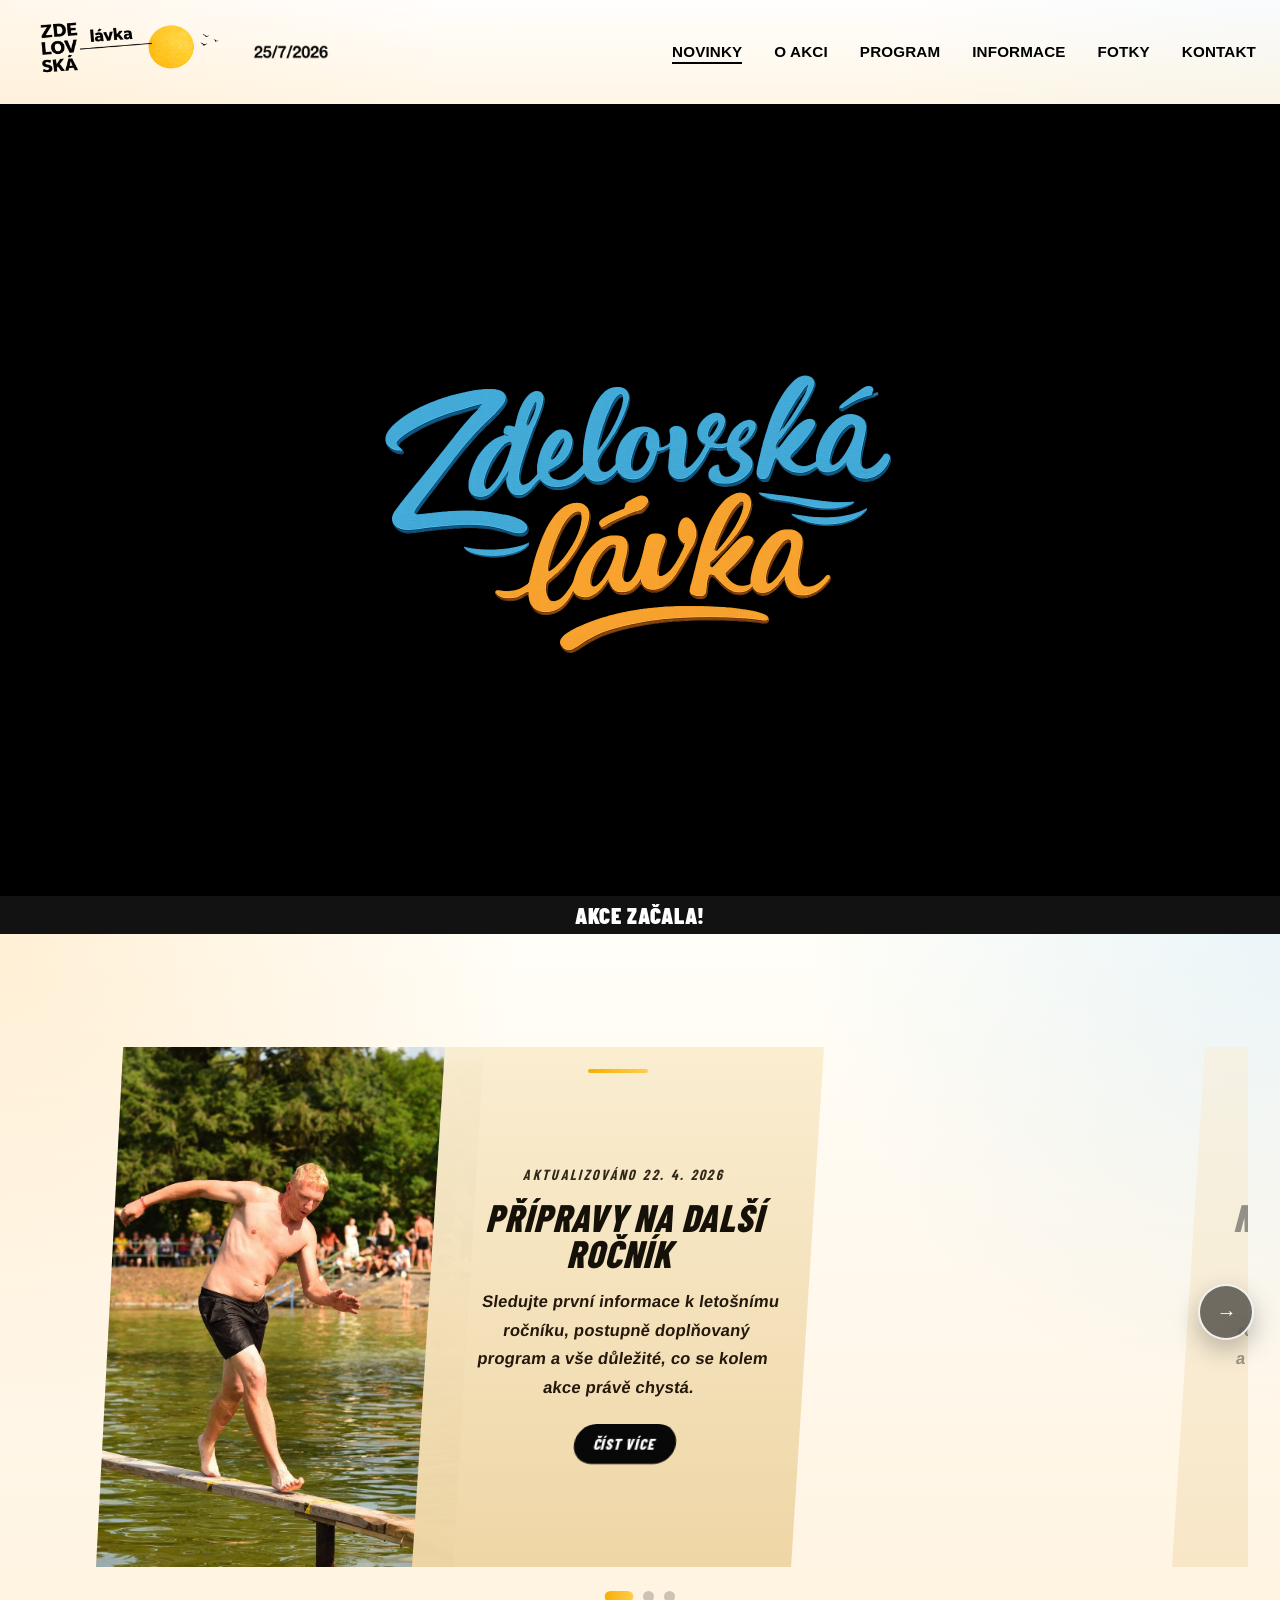
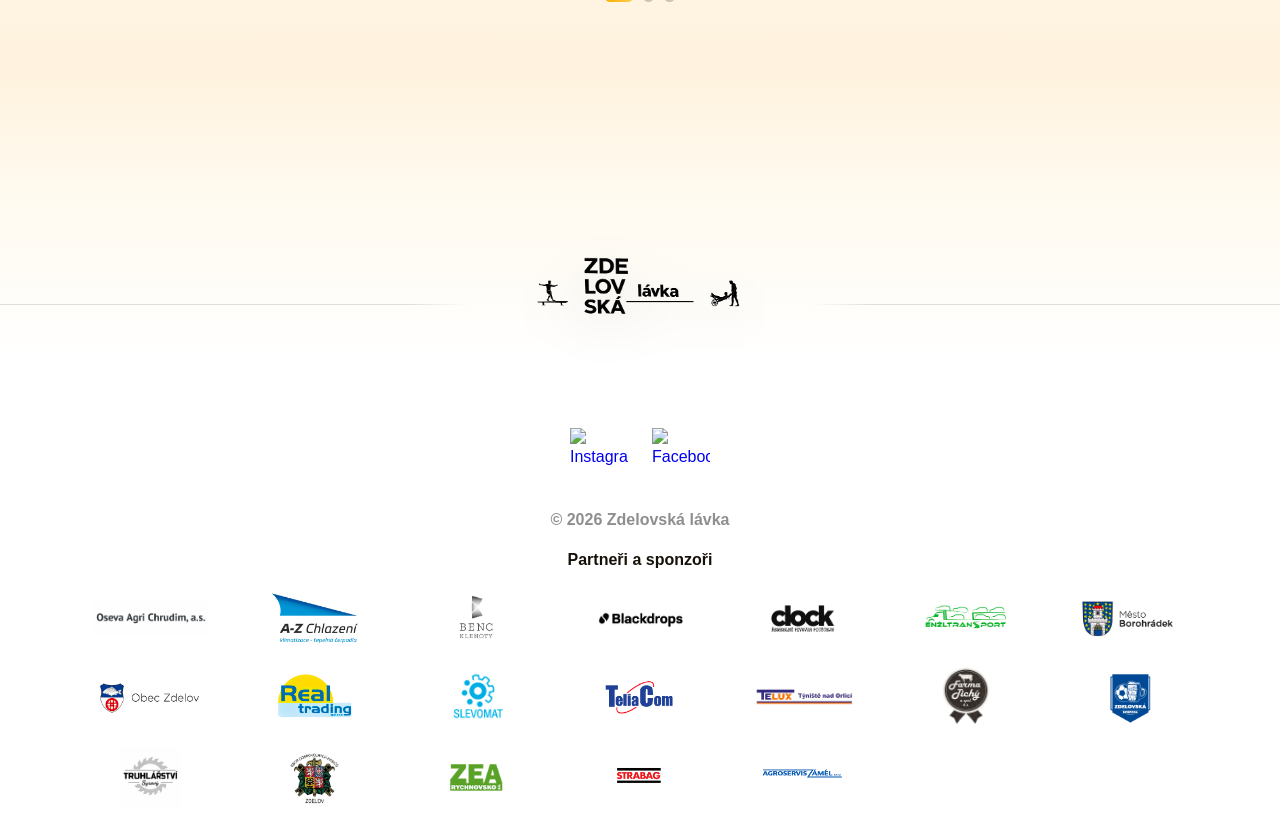
==== commit daa6a302: "skoro finalní upravy" ====
--- a/index.html
+++ b/index.html
@@ -53,6 +53,12 @@
 
       <nav aria-label="Hlavní navigace">
         <ul class="nav-links" id="navLinks">
+          <li class="nav-mobile-brand">
+            <a href="index.html" aria-label="Zdelovská lávka - hlavní stránka">
+              <img src="fotky/banner header.png" alt="Zdelovská lávka logo" />
+            </a>
+          </li>
+
           <li><a href="index.html" class="active" aria-current="page">Novinky</a></li>
           <li><a href="o-akci.html">O akci</a></li>
           <li><a href="program.html">Program</a></li>
@@ -60,32 +66,21 @@
           <li><a href="fotky.html">Fotky</a></li>
           <li><a href="kontakt.html">Kontakt</a></li>
 
-          <li class="nav-socials" aria-label="Sociální sítě">
-            <a href="https://www.instagram.com/" class="social-link instagram-link" target="_blank" rel="noopener noreferrer" aria-label="Instagram Zdelovské lávky">
-              <svg viewBox="0 0 24 24" aria-hidden="true">
-                <path d="M7.8 2h8.4A5.81 5.81 0 0 1 22 7.8v8.4a5.81 5.81 0 0 1-5.8 5.8H7.8A5.81 5.81 0 0 1 2 16.2V7.8A5.81 5.81 0 0 1 7.8 2Zm-.2 2A3.6 3.6 0 0 0 4 7.6v8.8A3.6 3.6 0 0 0 7.6 20h8.8a3.6 3.6 0 0 0 3.6-3.6V7.6A3.6 3.6 0 0 0 16.4 4H7.6Zm9.65 1.5a1.25 1.25 0 1 1 0 2.5 1.25 1.25 0 0 1 0-2.5ZM12 7.2a4.8 4.8 0 1 1 0 9.6 4.8 4.8 0 0 1 0-9.6Zm0 2a2.8 2.8 0 1 0 0 5.6 2.8 2.8 0 0 0 0-5.6Z" />
-              </svg>
-              <span>Instagram</span>
-            </a>
-
-            <a href="https://www.facebook.com/" class="social-link facebook-link" target="_blank" rel="noopener noreferrer" aria-label="Facebook Zdelovské lávky">
-              <svg viewBox="0 0 24 24" aria-hidden="true">
-                <path d="M14.1 8.35V6.7c0-.8.55-.98.94-.98h2.4V2.06L14.13 2C10.46 2 9.62 4.75 9.62 6.5v1.85H7v3.95h2.62V22h4.1v-9.7h3.22l.52-3.95H13.7Z" />
-              </svg>
-              <span>Facebook</span>
+          <li class="nav-mobile-socials" aria-label="Sociální sítě">
+            <a href="https://www.instagram.com/zdelovskalavka/" target="_blank" rel="noopener noreferrer" aria-label="Instagram Zdelovské lávky">
+              <img src="fotky/instagram.png" alt="Instagram" />
+            </a>
+
+            <span class="nav-social-handle">@Zdelovská lávka</span>
+
+            <a href="https://www.facebook.com/events/1381706463970757" target="_blank" rel="noopener noreferrer" aria-label="Facebook Zdelovské lávky">
+              <img src="fotky/facebook.png" alt="Facebook" />
             </a>
           </li>
         </ul>
       </nav>
 
-      <button
-        type="button"
-        class="burger"
-        id="burger"
-        aria-label="Otevřít menu"
-        aria-controls="navLinks"
-        aria-expanded="false"
-      >
+      <button type="button" class="burger" id="burger" aria-label="Otevřít menu" aria-controls="navLinks" aria-expanded="false">
         <span aria-hidden="true"></span>
         <span aria-hidden="true"></span>
         <span aria-hidden="true"></span>
@@ -100,37 +95,17 @@
       <img src="fotky/zdelovskalavka.png" alt="Zdelovská lávka 2026" class="overlay-img" fetchpriority="high" />
     </div>
 
-    <video
-      autoplay
-      muted
-      loop
-      playsinline
-      class="background-video"
-      poster="fotky/zdelovskalavka.png"
-      aria-hidden="true"
-    >
+    <video autoplay muted loop playsinline class="background-video" poster="fotky/zdelovskalavka.png" aria-hidden="true">
       <source src="videa/video lavka2.mp4" type="video/mp4" />
       Tvůj prohlížeč nepodporuje video tag.
     </video>
 
     <div class="countdown-container">
       <div id="countdown" aria-label="Odpočet do akce">
-        <span>
-          <span class="count-value" id="days">00</span>
-          <span class="count-label">DNY</span>
-        </span>
-        <span>
-          <span class="count-value" id="hours">00</span>
-          <span class="count-label">HOD</span>
-        </span>
-        <span>
-          <span class="count-value" id="minutes">00</span>
-          <span class="count-label">MIN</span>
-        </span>
-        <span>
-          <span class="count-value" id="seconds">00</span>
-          <span class="count-label">SEK</span>
-        </span>
+        <span><span class="count-value" id="days">00</span><span class="count-label">DNY</span></span>
+        <span><span class="count-value" id="hours">00</span><span class="count-label">HOD</span></span>
+        <span><span class="count-value" id="minutes">00</span><span class="count-label">MIN</span></span>
+        <span><span class="count-value" id="seconds">00</span><span class="count-label">SEK</span></span>
       </div>
       <p id="countdownStatus" class="sr-only" aria-live="polite"></p>
     </div>
@@ -142,12 +117,8 @@
         <h2 id="novinky-heading" class="sr-only">Novinky Zdelovská lávka 2026</h2>
 
         <div class="news-controls" aria-label="Ovládání novinek">
-          <button type="button" class="news-arrow" id="newsPrev" aria-label="Předchozí novinka">
-            &#8592;
-          </button>
-          <button type="button" class="news-arrow" id="newsNext" aria-label="Další novinka">
-            &#8594;
-          </button>
+          <button type="button" class="news-arrow" id="newsPrev" aria-label="Předchozí novinka">&#8592;</button>
+          <button type="button" class="news-arrow" id="newsNext" aria-label="Další novinka">&#8594;</button>
         </div>
       </div>
 
@@ -159,10 +130,7 @@
               <div class="news-card-content">
                 <p class="news-meta">Aktualizováno 22. 4. 2026</p>
                 <h3>Přípravy na další ročník</h3>
-                <p>
-                  Sledujte první informace k letošnímu ročníku, postupně doplňovaný program a
-                  vše důležité, co se kolem akce právě chystá.
-                </p>
+                <p>Sledujte první informace k letošnímu ročníku, postupně doplňovaný program a vše důležité, co se kolem akce právě chystá.</p>
                 <span class="news-readmore">Číst více</span>
               </div>
             </a>
@@ -170,21 +138,11 @@
 
           <article class="news-card">
             <a href="indexnovinky/shrnutí zdelovské lávky.html" class="news-card-link">
-              <img
-                src="fotky/DSC_6957.png"
-                alt="Nejlepší momenty z loňska"
-                class="news-thumb"
-                loading="lazy"
-                width="1280"
-                height="720"
-              />
+              <img src="fotky/DSC_6957.png" alt="Nejlepší momenty z loňska" class="news-thumb" loading="lazy" width="1280" height="720" />
               <div class="news-card-content">
                 <p class="news-meta">Shrnutí minulého ročníku</p>
                 <h3>Nejlepší momenty z loňska</h3>
-                <p>
-                  Připomeňte si atmosféru minulého ročníku, nejhezčí momenty celé akce a to, co
-                  zůstalo návštěvníkům nejvíc v paměti.
-                </p>
+                <p>Připomeňte si atmosféru minulého ročníku, nejhezčí momenty celé akce a to, co zůstalo návštěvníkům nejvíc v paměti.</p>
                 <span class="news-readmore">Číst více</span>
               </div>
             </a>
@@ -192,19 +150,11 @@
 
           <article class="news-card">
             <a href="indexnovinky/pozarkoupaliste.html" class="news-card-link">
-              <img
-                src="fotky/pozarkoupaliste.png"
-                alt="Požár areálu koupaliště Zdelov"
-                class="news-thumb"
-                loading="lazy"
-              />
+              <img src="fotky/pozarkoupaliste.png" alt="Požár areálu koupaliště Zdelov" class="news-thumb" loading="lazy" />
               <div class="news-card-content">
                 <p class="news-meta">Mimořádná událost</p>
                 <h3>Požár areálu koupaliště Zdelov</h3>
-                <p>
-                  Aktuální informace k mimořádné události, jejím dopadům a dalším krokům, které se
-                  týkají areálu i plánování celé akce.
-                </p>
+                <p>Aktuální informace k mimořádné události, jejím dopadům a dalším krokům, které se týkají areálu i plánování celé akce.</p>
                 <span class="news-readmore">Číst více</span>
               </div>
             </a>
@@ -218,8 +168,22 @@
     </section>
   </main>
 
+  <section class="section-divider" aria-label="Oddělovač novinek a sponzorů">
+    <img src="fotky/zdelovskalavkadole.png" alt="Zdelovská lávka" loading="lazy" />
+  </section>
+
   <footer>
     <div class="footer-inner">
+      <div class="footer-socials" aria-label="Sociální sítě">
+        <a href="https://www.instagram.com/zdelovskalavka/" target="_blank" rel="noopener noreferrer" aria-label="Instagram Zdelovské lávky">
+          <img src="fotky/instagram.png" alt="Instagram" loading="lazy" />
+        </a>
+
+        <a href="https://www.facebook.com/events/1381706463970757" target="_blank" rel="noopener noreferrer" aria-label="Facebook Zdelovské lávky">
+          <img src="fotky/facebook.png" alt="Facebook" loading="lazy" />
+        </a>
+      </div>
+
       <p>&copy; <span id="year"></span> Zdelovská lávka</p>
 
       <div class="sponsors-section">
@@ -286,11 +250,8 @@
       if (burger && navLinks && navBackdrop) {
         burger.addEventListener("click", () => {
           const isExpanded = burger.getAttribute("aria-expanded") === "true";
-          if (isExpanded) {
-            closeMenu();
-            return;
-          }
-          openMenu();
+          if (isExpanded) closeMenu();
+          else openMenu();
         });
 
         navBackdrop.addEventListener("click", closeMenu);
@@ -300,15 +261,11 @@
         });
 
         document.addEventListener("keydown", (event) => {
-          if (event.key === "Escape" && burger.getAttribute("aria-expanded") === "true") {
-            closeMenu();
-          }
+          if (event.key === "Escape" && burger.getAttribute("aria-expanded") === "true") closeMenu();
         });
 
         window.addEventListener("resize", () => {
-          if (window.innerWidth > 768) {
-            closeMenu();
-          }
+          if (window.innerWidth > 768) closeMenu();
         });
       }
 
@@ -385,10 +342,7 @@
             const isActive = index === currentIndex;
             dot.classList.toggle("active", isActive);
             dot.setAttribute("aria-current", isActive ? "true" : "false");
-            dot.setAttribute(
-              "aria-label",
-              isActive ? `Aktivní novinka ${index + 1}` : `Přejít na novinku ${index + 1}`
-            );
+            dot.setAttribute("aria-label", isActive ? `Aktivní novinka ${index + 1}` : `Přejít na novinku ${index + 1}`);
           });
 
           updateArrows();
@@ -406,9 +360,7 @@
         const startAutoSlide = () => {
           stopAutoSlide();
 
-          if (reduceMotion || slides.length < 2 || window.innerWidth <= 768) {
-            return;
-          }
+          if (reduceMotion || slides.length < 2 || window.innerWidth <= 768) return;
 
           autoSlide = window.setInterval(() => {
             if (currentIndex >= slides.length - 1) {
@@ -447,39 +399,26 @@
         newsSlider.addEventListener("mouseleave", startAutoSlide);
         newsSlider.addEventListener("focusin", stopAutoSlide);
         newsSlider.addEventListener("focusout", (event) => {
-          if (event.relatedTarget && newsSlider.contains(event.relatedTarget)) {
-            return;
+          if (event.relatedTarget && newsSlider.contains(event.relatedTarget)) return;
+          startAutoSlide();
+        });
+
+        newsSlider.addEventListener("touchstart", (event) => {
+          stopAutoSlide();
+          touchStartX = event.changedTouches[0].clientX;
+        }, { passive: true });
+
+        newsSlider.addEventListener("touchend", (event) => {
+          const touchEndX = event.changedTouches[0].clientX;
+          const swipeDistance = touchEndX - touchStartX;
+
+          if (Math.abs(swipeDistance) >= 40) {
+            if (swipeDistance < 0) goToSlide(currentIndex + 1);
+            else goToSlide(currentIndex - 1);
           }
-          startAutoSlide();
-        });
-
-        newsSlider.addEventListener(
-          "touchstart",
-          (event) => {
-            stopAutoSlide();
-            touchStartX = event.changedTouches[0].clientX;
-          },
-          { passive: true }
-        );
-
-        newsSlider.addEventListener(
-          "touchend",
-          (event) => {
-            const touchEndX = event.changedTouches[0].clientX;
-            const swipeDistance = touchEndX - touchStartX;
-
-            if (Math.abs(swipeDistance) >= 40) {
-              if (swipeDistance < 0) {
-                goToSlide(currentIndex + 1);
-              } else {
-                goToSlide(currentIndex - 1);
-              }
-            }
-
-            startAutoSlide();
-          },
-          { passive: true }
-        );
+
+          startAutoSlide();
+        }, { passive: true });
 
         document.addEventListener("visibilitychange", () => {
           if (document.hidden) {
@@ -511,9 +450,7 @@
 
           if (distance <= 0) {
             countdownElement.innerHTML = "<span class=\"count-value\">AKCE ZAČALA!</span>";
-            if (countdownStatus) {
-              countdownStatus.textContent = "Akce začala.";
-            }
+            if (countdownStatus) countdownStatus.textContent = "Akce začala.";
             return true;
           }
 
@@ -535,9 +472,7 @@
         if (!countdownFinished) {
           const countdown = window.setInterval(() => {
             const finished = updateCountdown();
-            if (finished) {
-              window.clearInterval(countdown);
-            }
+            if (finished) window.clearInterval(countdown);
           }, 1000);
         }
       }
--- a/css/style.css
+++ b/css/style.css
@@ -98,7 +98,7 @@
 
 .nav-bar {
   width: 100%;
-  max-width: 1440px;
+  max-width: 1680px;
   display: flex;
   align-items: center;
   justify-content: space-between;
@@ -111,10 +111,10 @@
 .nav-left {
   display: flex;
   align-items: center;
-  gap: 1rem;
+  gap: 0.7rem;
   flex: 0 0 auto;
   min-width: 0;
-  margin-left: 0;
+  margin-left: -1.2rem;
   height: 100%;
 }
 
@@ -125,9 +125,9 @@
 }
 
 .logo img {
-  height: 7.3rem;
+  height: 9.5rem;
   width: auto;
-  max-width: 420px;
+  max-width: 545px;
   object-fit: contain;
 }
 
@@ -258,7 +258,8 @@
   border-radius: 3px;
 }
 
-.nav-socials {
+.nav-mobile-brand,
+.nav-mobile-socials {
   display: none;
 }
 
@@ -688,15 +689,103 @@
 }
 
 /* =====================================================
+   ODDĚLOVAČ MEZI OBSAHEM A FOOTEREM
+   ===================================================== */
+
+.section-divider {
+  min-height: 285px;
+  background: linear-gradient(180deg, #fff3df 0%, #fffaf0 44%, #ffffff 100%);
+  display: flex;
+  align-items: flex-end;
+  justify-content: center;
+  padding: 4.4rem 1.5rem 0;
+  text-align: center;
+  overflow: visible;
+  position: relative;
+  z-index: 2;
+}
+
+.section-divider::after {
+  content: "";
+  position: absolute;
+  left: 0;
+  right: 0;
+  bottom: 54px;
+  height: 1px;
+  background:
+    linear-gradient(
+      90deg,
+      rgba(214, 214, 214, 0.75) 0%,
+      rgba(214, 214, 214, 0.75) calc(50% - 230px),
+      #ffffff calc(50% - 170px),
+      #ffffff calc(50% + 170px),
+      rgba(214, 214, 214, 0.75) calc(50% + 230px),
+      rgba(214, 214, 214, 0.75) 100%
+    );
+  z-index: 1;
+}
+
+.section-divider img {
+  width: min(100%, 370px);
+  max-height: 150px;
+  object-fit: contain;
+  object-position: center;
+  margin: 0 auto;
+  position: relative;
+  z-index: 2;
+  transform: translateY(9%);
+  filter: drop-shadow(0 14px 24px rgba(0, 0, 0, 0.12));
+}
+
+/* =====================================================
    FOOTER
    ===================================================== */
 
 footer {
-  padding: 2rem 0 1.2rem;
+  padding: 6.4rem 0 1.2rem;
   text-align: center;
-  border-top: 1px solid #ddd;
+  border-top: 0;
   background: #fff;
   font-family: var(--font-main);
+  position: relative;
+  z-index: 1;
+}
+
+.footer-socials {
+  display: flex;
+  justify-content: center;
+  align-items: center;
+  gap: 1.25rem;
+  margin-top: -2.2rem;
+  margin-bottom: 1.15rem;
+}
+
+.footer-socials a {
+  width: 62px;
+  height: 62px;
+  display: inline-flex;
+  align-items: center;
+  justify-content: center;
+  border-radius: 50%;
+  text-decoration: none;
+  transition: transform 0.22s ease, opacity 0.22s ease;
+}
+
+.footer-socials a:hover,
+.footer-socials a:focus-visible {
+  transform: translateY(-2px) scale(1.05);
+  opacity: 0.86;
+}
+
+.footer-socials a:focus-visible {
+  outline: 2px solid var(--yellow);
+  outline-offset: 4px;
+}
+
+.footer-socials img {
+  width: 58px;
+  height: 58px;
+  object-fit: contain;
 }
 
 .footer-inner {
@@ -787,13 +876,13 @@
   }
 
   .nav-left {
-    gap: 0.6rem;
-    margin-left: 0;
+    gap: 0.5rem;
+    margin-left: -0.8rem;
   }
 
   .logo img {
-    height: 6.8rem;
-    max-width: 360px;
+    height: 8.8rem;
+    max-width: 468px;
   }
 
   .event-date img {
@@ -870,6 +959,24 @@
 
   .news-slider-spacer {
     flex-basis: 4rem;
+  }
+
+  .section-divider {
+    min-height: 250px;
+    padding: 3.8rem 1.2rem 0;
+  }
+
+  .section-divider::after {
+    bottom: 48px;
+  }
+
+  .section-divider img {
+    width: min(100%, 330px);
+    max-height: 132px;
+  }
+
+  footer {
+    padding-top: 5.7rem;
   }
 }
 
@@ -890,15 +997,16 @@
   .nav-left {
     position: static;
     align-items: center;
-    justify-content: center;
-    flex-direction: column;
+    justify-content: flex-start;
+    flex-direction: row;
     gap: 0;
     margin-left: 0;
-    max-width: calc(100% - 54px);
+    max-width: calc(100% - 58px);
+    height: 100%;
   }
 
   .logo {
-    justify-content: center;
+    justify-content: flex-start;
   }
 
   .logo img {
@@ -907,18 +1015,7 @@
   }
 
   .event-date {
-    display: inline-flex;
-    justify-content: center;
-    align-self: center;
-    transform: translateY(-1.45rem);
-    padding: 0;
-    margin-top: -0.35rem;
-    width: 100%;
-  }
-
-  .event-date img {
-    height: 0.72rem;
-    max-width: 105px;
+    display: none;
   }
 
   .burger {
@@ -927,7 +1024,46 @@
     right: 1rem;
     top: 50%;
     transform: translateY(-50%);
-    z-index: 30;
+    z-index: 40;
+  }
+
+  .burger span {
+    width: 27px;
+    height: 3px;
+    background: #000;
+    border-radius: 999px;
+  }
+
+  .burger[aria-expanded="true"] {
+    position: fixed;
+    top: 1.7rem;
+    right: calc(6vw + 1rem);
+    width: 48px;
+    height: 48px;
+    align-items: center;
+    justify-content: center;
+    gap: 0;
+    padding: 0;
+    border-radius: 50%;
+    background: #080808;
+    box-shadow: 0 16px 34px rgba(0, 0, 0, 0.26);
+  }
+
+  .burger[aria-expanded="true"] span {
+    position: absolute;
+    background: #fff;
+  }
+
+  .burger[aria-expanded="true"] span:nth-child(1) {
+    transform: rotate(45deg);
+  }
+
+  .burger[aria-expanded="true"] span:nth-child(2) {
+    opacity: 0;
+  }
+
+  .burger[aria-expanded="true"] span:nth-child(3) {
+    transform: rotate(-45deg);
   }
 
   .nav-backdrop {
@@ -935,8 +1071,9 @@
     position: fixed;
     inset: 0;
     background: rgba(0, 0, 0, 0.42);
-    backdrop-filter: blur(3px);
+    backdrop-filter: blur(4px);
     z-index: 19;
+    opacity: 1;
   }
 
   .nav-backdrop[hidden] {
@@ -944,192 +1081,204 @@
   }
 
   .nav-links {
-    display: none;
+    display: flex;
     flex-direction: column;
+    justify-content: flex-start;
+    align-items: stretch;
     position: fixed;
     top: 0;
     right: 0;
     bottom: 0;
-    width: min(82vw, 314px);
+    width: min(88vw, 360px);
     height: 100vh;
+    height: 100dvh;
+    padding: 4.35rem 1rem 1.35rem;
+    gap: 0.74rem;
     background:
-      linear-gradient(180deg, rgba(255, 253, 246, 0.98) 0%, rgba(251, 238, 209, 0.98) 54%, rgba(238, 207, 145, 0.98) 100%),
-      radial-gradient(circle at 82% 6%, rgba(245, 176, 0, 0.24), transparent 34%),
-      radial-gradient(circle at 0 100%, rgba(255, 255, 255, 0.64), transparent 46%);
-    padding: 5.1rem 1rem 1.2rem;
-    gap: 0.5rem;
+      linear-gradient(180deg, rgba(255, 253, 246, 0.98) 0%, rgba(251, 238, 209, 0.98) 58%, rgba(238, 207, 145, 0.98) 100%),
+      radial-gradient(circle at 80% 8%, rgba(245, 176, 0, 0.18), transparent 36%),
+      radial-gradient(circle at 8% 100%, rgba(255, 255, 255, 0.62), transparent 46%);
     box-shadow:
       -18px 0 42px rgba(0, 0, 0, 0.22),
       inset 1px 0 0 rgba(255, 255, 255, 0.62);
     z-index: 20;
     overflow-y: auto;
-    border-left: 1px solid rgba(245, 176, 0, 0.24);
+    border-left: 1px solid rgba(245, 176, 0, 0.18);
     isolation: isolate;
-    align-items: stretch;
-  }
-
-  .nav-links::before {
-    content: "Zdelovská lávka";
+    visibility: hidden;
+    opacity: 0;
+    transform: translateY(-105%);
+    transition:
+      transform 0.44s cubic-bezier(0.22, 1, 0.36, 1),
+      opacity 0.22s ease,
+      visibility 0.22s ease;
+    will-change: transform;
+  }
+
+  .nav-links.show {
+    visibility: visible;
+    opacity: 1;
+    transform: translateY(0);
+  }
+
+  .nav-mobile-brand {
+    display: flex;
+    justify-content: center;
+    align-items: center;
+    margin: 0 0 2.15rem;
+    padding: 0;
+    width: 100%;
+  }
+
+  .nav-mobile-brand a {
+    display: flex;
+    align-items: center;
+    justify-content: center;
+    width: min(100%, 235px);
+    min-height: auto;
+    padding: 0;
+    background: transparent;
+    box-shadow: none;
+    clip-path: none;
+    transform: none;
+  }
+
+  .nav-mobile-brand a::before,
+  .nav-mobile-brand a::after {
+    display: none;
+  }
+
+  .nav-mobile-brand img {
+    width: 225px;
+    height: auto;
+    object-fit: contain;
+    filter: drop-shadow(0 12px 24px rgba(0, 0, 0, 0.08));
+  }
+
+  .nav-links li:not(.nav-mobile-brand):not(.nav-mobile-socials) {
+    width: 100%;
+    position: relative;
+    z-index: 1;
+  }
+
+  .nav-links li:not(.nav-mobile-brand):not(.nav-mobile-socials) > a {
+    position: relative;
+    display: flex;
+    align-items: center;
+    justify-content: center;
+    width: 100%;
+
+    min-height: 55px;
+    padding: 0.78rem 3.1rem;
+
+    text-align: center;
+    color: #1c160c;
+    font-family: var(--font-main);
+    font-size: 1rem;
+    line-height: 1;
+    font-weight: 900;
+    font-style: italic;
+    letter-spacing: 0.04em;
+    text-transform: uppercase;
+    transform: skewX(-8deg);
+
+    background:
+      linear-gradient(180deg, rgba(255, 255, 255, 0.9), rgba(255, 249, 237, 0.78));
+    box-shadow:
+      inset 0 0 0 1px rgba(120, 84, 21, 0.08),
+      0 10px 22px rgba(82, 56, 14, 0.08);
+
+    clip-path: polygon(6% 0, 100% 0, 94% 100%, 0 100%);
+    transition:
+      background-color 0.2s ease,
+      box-shadow 0.2s ease,
+      color 0.2s ease,
+      transform 0.2s ease;
+  }
+
+  .nav-links li:not(.nav-mobile-brand):not(.nav-mobile-socials) > a::before {
+    content: "";
     position: absolute;
-    top: 1.4rem;
-    left: 1rem;
-    right: 4rem;
+    left: 1.25rem;
+    top: 50%;
+
+    width: 6px;
+    height: 29px;
+    border-radius: 999px;
+    background: linear-gradient(180deg, var(--yellow), #ffcf53);
+    box-shadow: 0 0 14px rgba(245, 176, 0, 0.25);
+
+    transform: translateY(-50%) skewX(-10deg);
+    pointer-events: none;
+  }
+
+  .nav-links li:not(.nav-mobile-brand):not(.nav-mobile-socials) > a::after {
+    display: none;
+  }
+
+  .nav-links li:not(.nav-mobile-brand):not(.nav-mobile-socials) > a:hover,
+  .nav-links li:not(.nav-mobile-brand):not(.nav-mobile-socials) > a:focus-visible {
+    background:
+      linear-gradient(180deg, rgba(255, 255, 255, 0.98), rgba(255, 249, 237, 0.9));
+    box-shadow:
+      inset 0 0 0 1px rgba(245, 176, 0, 0.18),
+      0 14px 26px rgba(82, 56, 14, 0.12);
+  }
+
+  .nav-links li:not(.nav-mobile-brand):not(.nav-mobile-socials) > a.active,
+  .nav-links li:not(.nav-mobile-brand):not(.nav-mobile-socials) > a[aria-current="page"] {
+    background: #080808;
+    color: #fff;
+    box-shadow:
+      inset 0 0 0 1px rgba(255, 255, 255, 0.1),
+      0 16px 30px rgba(0, 0, 0, 0.2);
+  }
+
+  .nav-links li:not(.nav-mobile-brand):not(.nav-mobile-socials) > a.active::before,
+  .nav-links li:not(.nav-mobile-brand):not(.nav-mobile-socials) > a[aria-current="page"]::before {
+    background: linear-gradient(180deg, var(--yellow), #ffcf53);
+  }
+
+  .nav-mobile-socials {
+    display: flex;
+    align-items: center;
+    justify-content: center;
+    gap: 1.05rem;
+    margin-top: auto;
+    padding: 2.2rem 0 0.15rem;
+  }
+
+  .nav-mobile-socials a {
+    display: inline-flex;
+    width: 48px;
+    height: 48px;
+    min-height: auto;
+    padding: 0;
+    background: transparent;
+    box-shadow: none;
+    clip-path: none;
+    transform: none;
+  }
+
+  .nav-mobile-socials a::before,
+  .nav-mobile-socials a::after {
+    display: none;
+  }
+
+  .nav-mobile-socials img {
+    width: 48px;
+    height: 48px;
+    object-fit: contain;
+  }
+
+  .nav-social-handle {
+    color: rgba(22, 17, 8, 0.42);
     font-family: var(--font-main);
-    font-size: 0.78rem;
+    font-size: 0.82rem;
     line-height: 1;
     font-weight: 700;
-    letter-spacing: 0.18em;
-    text-transform: uppercase;
-    color: rgba(28, 22, 12, 0.72);
-  }
-
-  .nav-links::after {
-    content: "";
-    position: absolute;
-    top: 3.05rem;
-    left: 1rem;
-    width: 52px;
-    height: 3px;
-    border-radius: 999px;
-    background: var(--yellow);
-    box-shadow: 0 0 14px rgba(245, 176, 0, 0.26);
-  }
-
-  .nav-links.show {
-    display: flex;
-  }
-
-  .nav-links li {
-    position: relative;
-    z-index: 1;
-  }
-
-  .nav-links li:nth-child(1) {
-    --item-number: "01";
-  }
-
-  .nav-links li:nth-child(2) {
-    --item-number: "02";
-  }
-
-  .nav-links li:nth-child(3) {
-    --item-number: "03";
-  }
-
-  .nav-links li:nth-child(4) {
-    --item-number: "04";
-  }
-
-  .nav-links li:nth-child(5) {
-    --item-number: "05";
-  }
-
-  .nav-links li:nth-child(6) {
-    --item-number: "06";
-  }
-
-  .nav-links a {
-    display: flex;
-    align-items: center;
-    gap: 0.72rem;
-    min-height: 48px;
-    padding: 0.72rem 0.95rem;
-    border-radius: 16px;
-    background: rgba(255, 255, 255, 0.64);
-    box-shadow:
-      inset 0 0 0 1px rgba(120, 84, 21, 0.1),
-      0 10px 20px rgba(82, 56, 14, 0.08);
-    color: #1c160c;
-    font-size: 0.9rem;
-    letter-spacing: 0.03em;
-    font-style: normal;
-    transform: none;
-    backdrop-filter: blur(8px);
-    clip-path: none;
-    transition:
-      transform 0.2s ease,
-      background-color 0.2s ease,
-      box-shadow 0.2s ease;
-  }
-
-  .nav-links a::before {
-    content: var(--item-number);
-    flex: 0 0 auto;
-    font-family: var(--font-main);
-    font-size: 0.72rem;
-    line-height: 1;
-    font-weight: 700;
-    letter-spacing: 0.08em;
-    color: rgba(22, 17, 8, 0.38);
-  }
-
-  .nav-links a:hover,
-  .nav-links a:focus-visible {
-    transform: translateX(-3px);
-    background: rgba(255, 255, 255, 0.86);
-    box-shadow:
-      inset 0 0 0 1px rgba(245, 176, 0, 0.24),
-      0 14px 24px rgba(82, 56, 14, 0.12);
-  }
-
-  .nav-links a.active,
-  .nav-links a[aria-current="page"] {
-    background: linear-gradient(135deg, #161108 0%, #050505 100%);
-    color: #fff;
-    box-shadow:
-      inset 0 0 0 1px rgba(255, 255, 255, 0.12),
-      inset 5px 0 0 var(--yellow),
-      0 16px 28px rgba(0, 0, 0, 0.22);
-  }
-
-  .nav-links a.active::before,
-  .nav-links a[aria-current="page"]::before {
-    color: var(--yellow);
-  }
-
-  .nav-links a::after {
-    display: none;
-  }
-
-  .nav-socials {
-    display: grid;
-    grid-template-columns: 1fr 1fr;
-    gap: 0.6rem;
-    margin-top: 0.65rem;
-    padding-top: 0.95rem;
-    border-top: 1px solid rgba(120, 84, 21, 0.16);
-  }
-
-  .nav-links .nav-socials .social-link {
-    min-height: 46px;
-    justify-content: center;
-    gap: 0.45rem;
-    padding: 0.72rem 0.55rem;
-    border-radius: 999px;
-    color: #fff;
-    font-size: 0.78rem;
-    letter-spacing: 0.02em;
-    text-transform: none;
-    box-shadow: 0 12px 22px rgba(82, 56, 14, 0.16);
-  }
-
-  .nav-links .nav-socials .social-link::before {
-    display: none;
-  }
-
-  .nav-links .nav-socials .social-link svg {
-    width: 18px;
-    height: 18px;
-    fill: currentColor;
-    flex: 0 0 auto;
-  }
-
-  .nav-links .nav-socials .instagram-link {
-    background: linear-gradient(135deg, #f58529 0%, #dd2a7b 46%, #8134af 100%);
-  }
-
-  .nav-links .nav-socials .facebook-link {
-    background: linear-gradient(135deg, #1877f2 0%, #0f4fb3 100%);
+    font-style: italic;
+    white-space: nowrap;
   }
 
   .hero {
@@ -1283,8 +1432,38 @@
     display: none;
   }
 
+  .section-divider {
+    min-height: 230px;
+    padding: 2.7rem 1rem 0;
+  }
+
+  .section-divider::after {
+    bottom: 42px;
+  }
+
+  .section-divider img {
+    width: min(100%, 285px);
+    max-height: 118px;
+  }
+
   footer {
-    padding: 1.8rem 0 1rem;
+    padding: 5rem 0 1rem;
+  }
+
+  .footer-socials {
+    gap: 1rem;
+    margin-top: -1.6rem;
+    margin-bottom: 1rem;
+  }
+
+  .footer-socials a {
+    width: 52px;
+    height: 52px;
+  }
+
+  .footer-socials img {
+    width: 48px;
+    height: 48px;
   }
 
   .sponsor-logos {
@@ -1319,11 +1498,7 @@
     height: 58px;
   }
 
-  .sponsor-logos img[alt="Clock"] {
-    width: 74px;
-    height: 40px;
-  }
-
+  .sponsor-logos img[alt="Clock"],
   .sponsor-logos img[alt="TeliaCom"] {
     width: 74px;
     height: 40px;
@@ -1338,15 +1513,6 @@
   .logo img {
     height: 6rem;
     max-width: 290px;
-  }
-
-  .event-date {
-    transform: translateY(-1.42rem);
-  }
-
-  .event-date img {
-    height: 0.68rem;
-    max-width: 98px;
   }
 
   .hero {
@@ -1384,6 +1550,35 @@
     font-size: 0.58rem;
   }
 
+  .nav-links {
+    width: min(88vw, 352px);
+    padding-left: 0.95rem;
+    padding-right: 0.95rem;
+  }
+
+  .burger[aria-expanded="true"] {
+    right: calc(6vw + 0.85rem);
+  }
+
+  .nav-links li:not(.nav-mobile-brand):not(.nav-mobile-socials) > a {
+    min-height: 54px;
+    padding: 0.76rem 2.75rem;
+    font-size: 0.96rem;
+  }
+
+  .nav-links li:not(.nav-mobile-brand):not(.nav-mobile-socials) > a::before {
+    left: 1.05rem;
+    height: 28px;
+  }
+
+  .nav-mobile-brand img {
+    width: 205px;
+  }
+
+  .nav-social-handle {
+    font-size: 0.76rem;
+  }
+
   .news-card .news-thumb,
   .news-card-content {
     clip-path: polygon(5% 0, 100% 0, 95% 100%, 0 100%);
@@ -1397,8 +1592,42 @@
     font-size: clamp(1.8rem, 11vw, 2.45rem);
   }
 
+  .section-divider {
+    min-height: 205px;
+    padding: 2.3rem 0.8rem 0;
+  }
+
+  .section-divider::after {
+    bottom: 36px;
+  }
+
+  .section-divider img {
+    width: min(100%, 245px);
+    max-height: 102px;
+  }
+
+  footer {
+    padding-top: 4.4rem;
+  }
+
   .footer-inner {
     padding: 0 1rem;
+  }
+
+  .footer-socials {
+    gap: 0.9rem;
+    margin-top: -1.25rem;
+    margin-bottom: 0.9rem;
+  }
+
+  .footer-socials a {
+    width: 46px;
+    height: 46px;
+  }
+
+  .footer-socials img {
+    width: 42px;
+    height: 42px;
   }
 
   .sponsor-logos {
@@ -1414,16 +1643,6 @@
   .logo img {
     height: 5.4rem;
     max-width: 255px;
-  }
-
-  .event-date {
-    display: inline-flex;
-    transform: translateY(-1.35rem);
-  }
-
-  .event-date img {
-    height: 0.62rem;
-    max-width: 88px;
   }
 
   .hero {
@@ -1433,6 +1652,46 @@
     min-height: calc(100dvh - 82px);
   }
 
+  .nav-links {
+    width: min(90vw, 330px);
+    padding-left: 0.8rem;
+    padding-right: 0.8rem;
+  }
+
+  .burger[aria-expanded="true"] {
+    right: calc(5vw + 0.65rem);
+  }
+
+  .nav-links li:not(.nav-mobile-brand):not(.nav-mobile-socials) > a {
+    min-height: 51px;
+    padding: 0.7rem 2.35rem;
+    font-size: 0.9rem;
+  }
+
+  .nav-links li:not(.nav-mobile-brand):not(.nav-mobile-socials) > a::before {
+    left: 0.92rem;
+    width: 5px;
+    height: 25px;
+  }
+
+  .nav-mobile-brand img {
+    width: 190px;
+  }
+
+  .nav-mobile-socials {
+    gap: 0.75rem;
+  }
+
+  .nav-mobile-socials a,
+  .nav-mobile-socials img {
+    width: 42px;
+    height: 42px;
+  }
+
+  .nav-social-handle {
+    font-size: 0.7rem;
+  }
+
   #countdown {
     gap: 0.32rem;
   }
@@ -1447,6 +1706,11 @@
 
   .news-card-content h3 {
     font-size: 1.75rem;
+  }
+
+  .section-divider img {
+    width: min(100%, 225px);
+    max-height: 94px;
   }
 }
 
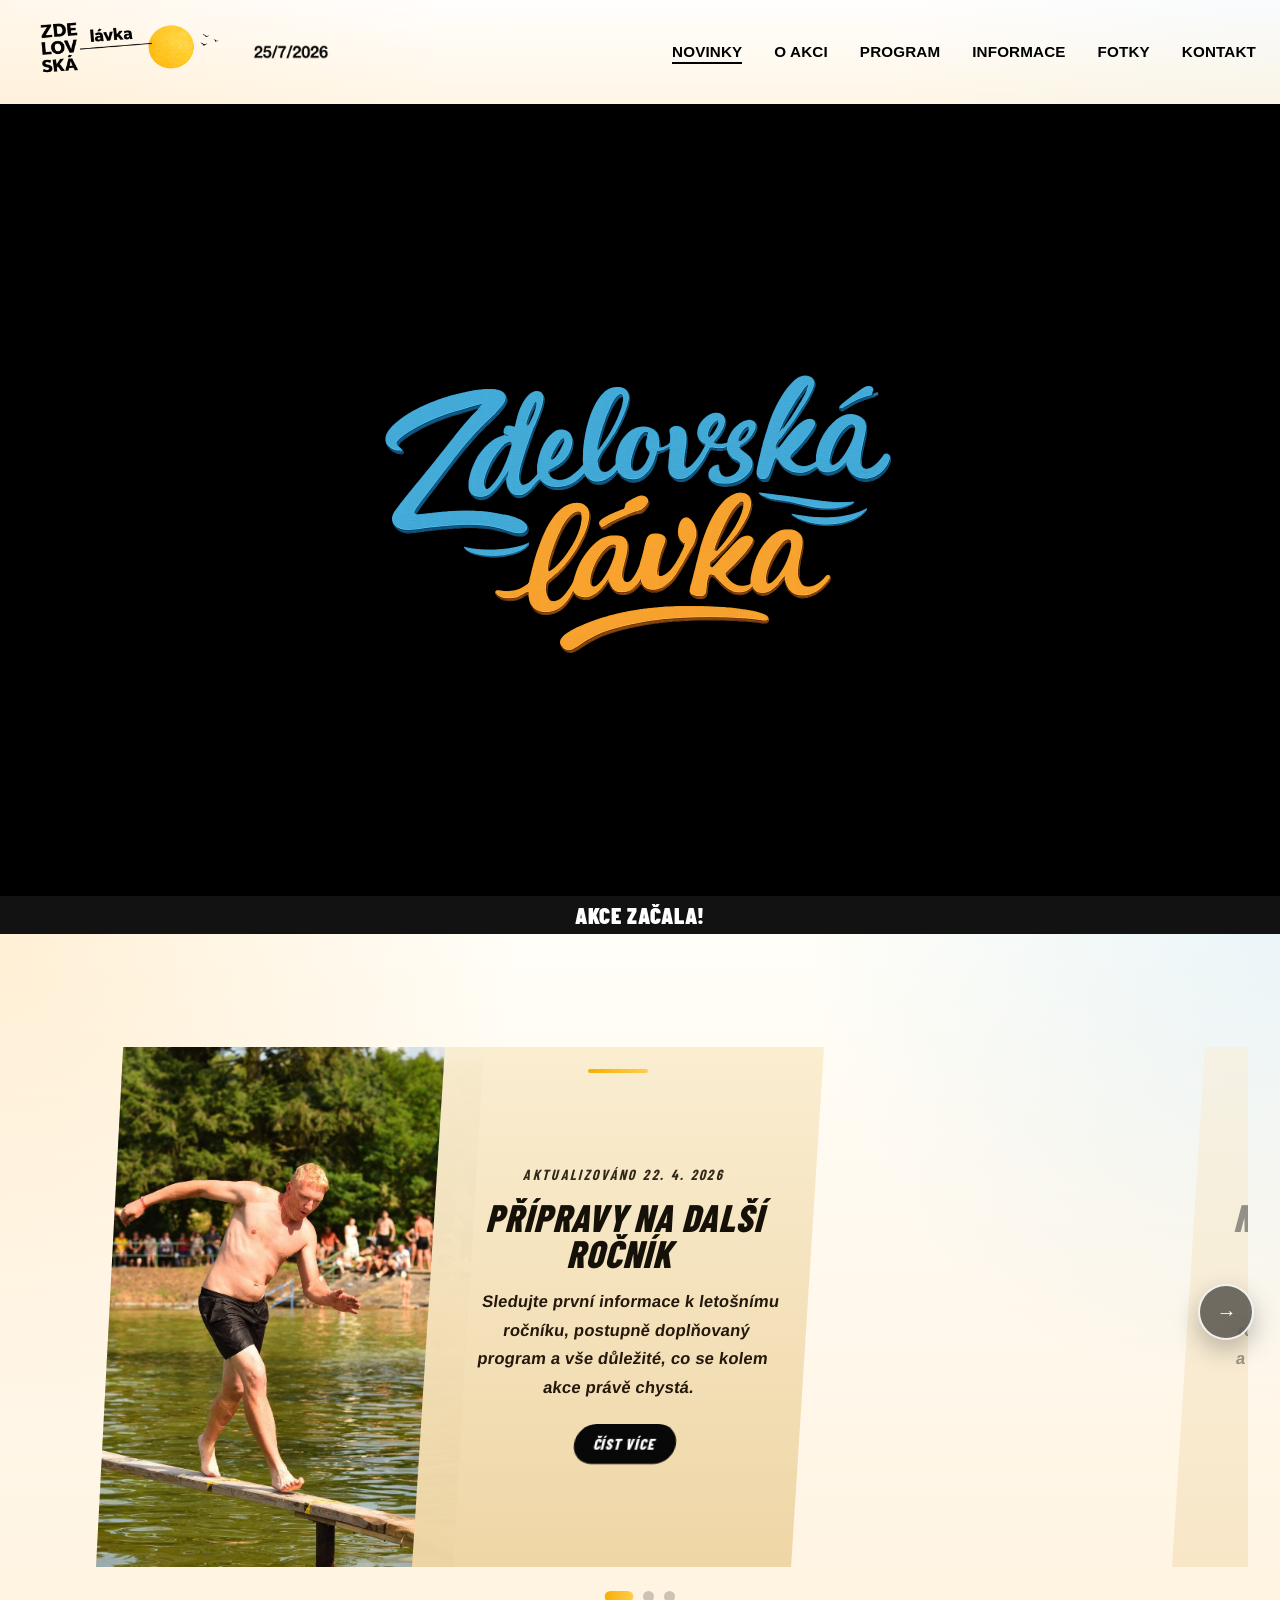
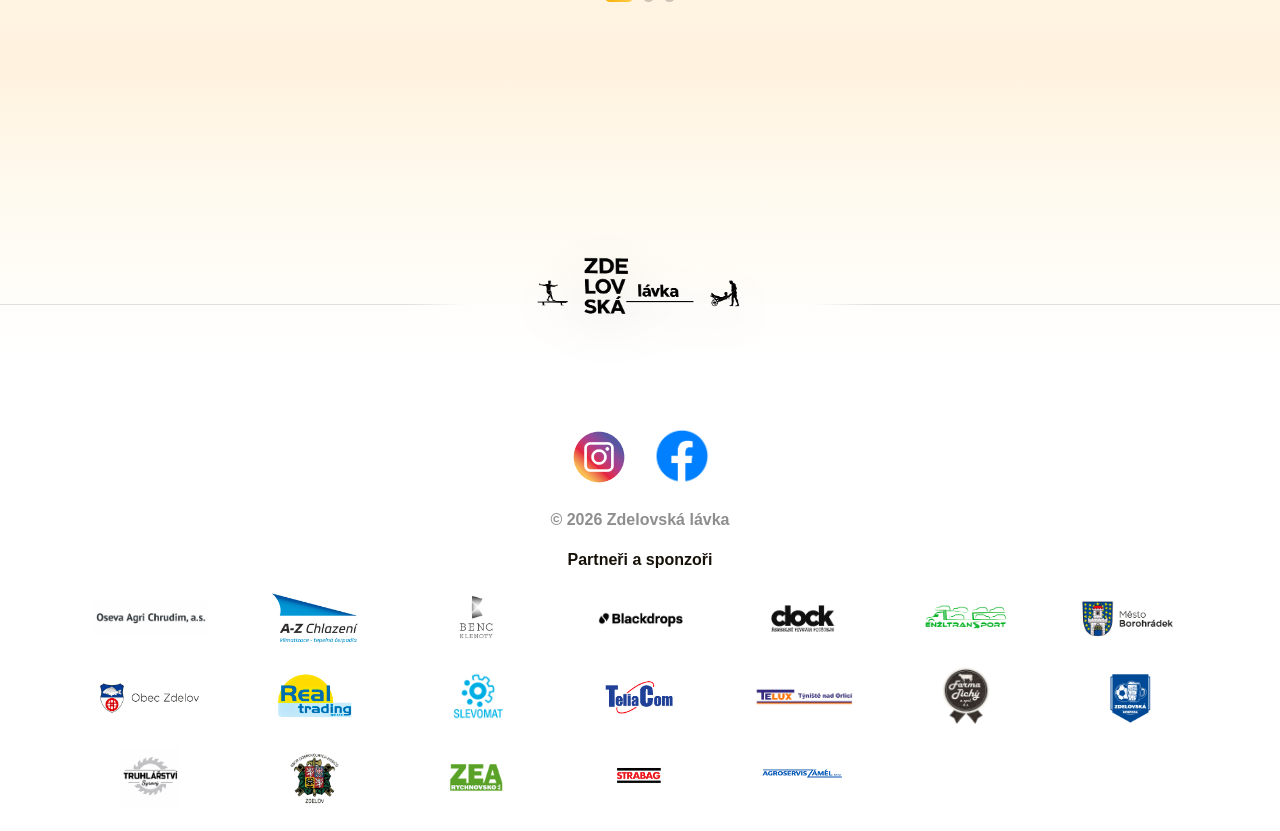
==== commit 5fdf1512: "oprava ikon" ====
--- a/index.html
+++ b/index.html
@@ -68,13 +68,13 @@
 
           <li class="nav-mobile-socials" aria-label="Sociální sítě">
             <a href="https://www.instagram.com/zdelovskalavka/" target="_blank" rel="noopener noreferrer" aria-label="Instagram Zdelovské lávky">
-              <img src="fotky/instagram.png" alt="Instagram" />
+              <img src="fotky/Instagram.png" alt="Instagram" />
             </a>
 
             <span class="nav-social-handle">@Zdelovská lávka</span>
 
             <a href="https://www.facebook.com/events/1381706463970757" target="_blank" rel="noopener noreferrer" aria-label="Facebook Zdelovské lávky">
-              <img src="fotky/facebook.png" alt="Facebook" />
+              <img src="fotky/Facebook.png" alt="Facebook" />
             </a>
           </li>
         </ul>
@@ -176,11 +176,11 @@
     <div class="footer-inner">
       <div class="footer-socials" aria-label="Sociální sítě">
         <a href="https://www.instagram.com/zdelovskalavka/" target="_blank" rel="noopener noreferrer" aria-label="Instagram Zdelovské lávky">
-          <img src="fotky/instagram.png" alt="Instagram" loading="lazy" />
+          <img src="fotky/Instagram.png" alt="Instagram" loading="lazy" />
         </a>
 
         <a href="https://www.facebook.com/events/1381706463970757" target="_blank" rel="noopener noreferrer" aria-label="Facebook Zdelovské lávky">
-          <img src="fotky/facebook.png" alt="Facebook" loading="lazy" />
+          <img src="fotky/Facebook.png" alt="Facebook" loading="lazy" />
         </a>
       </div>
 
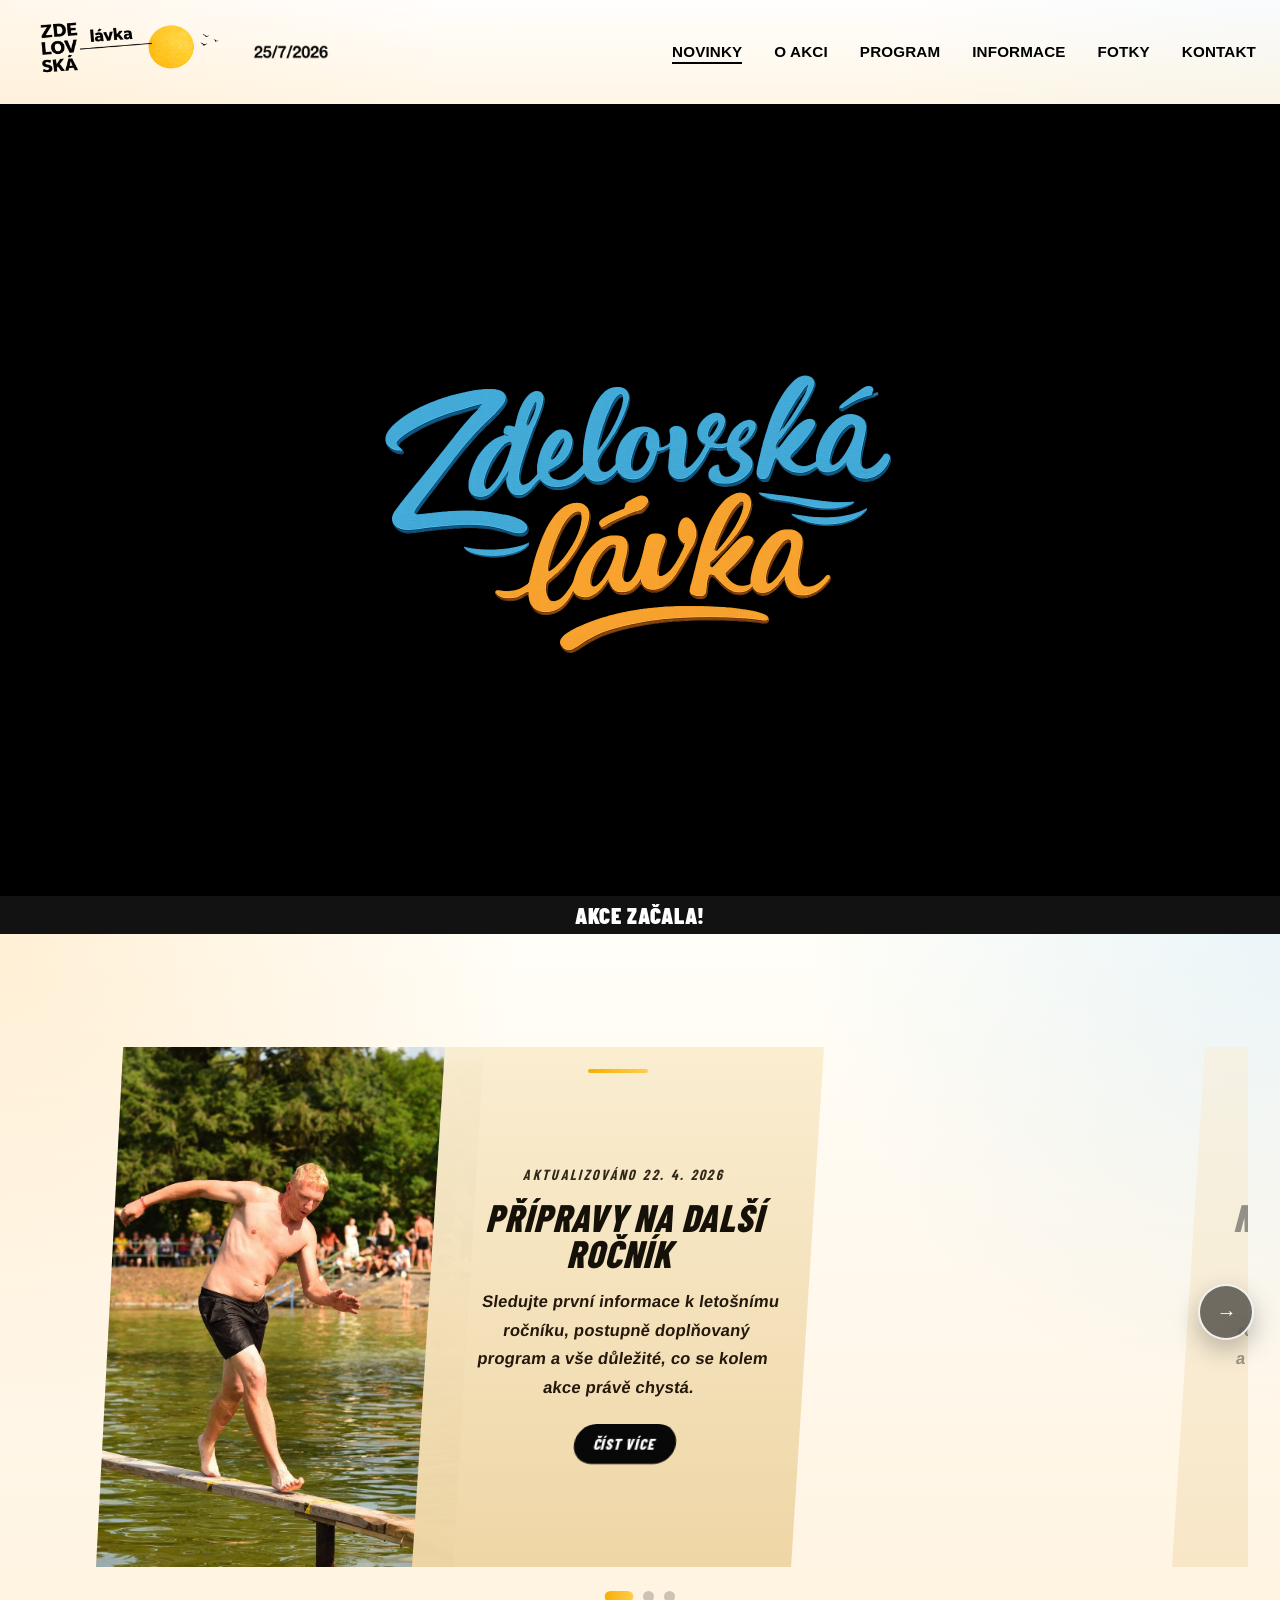
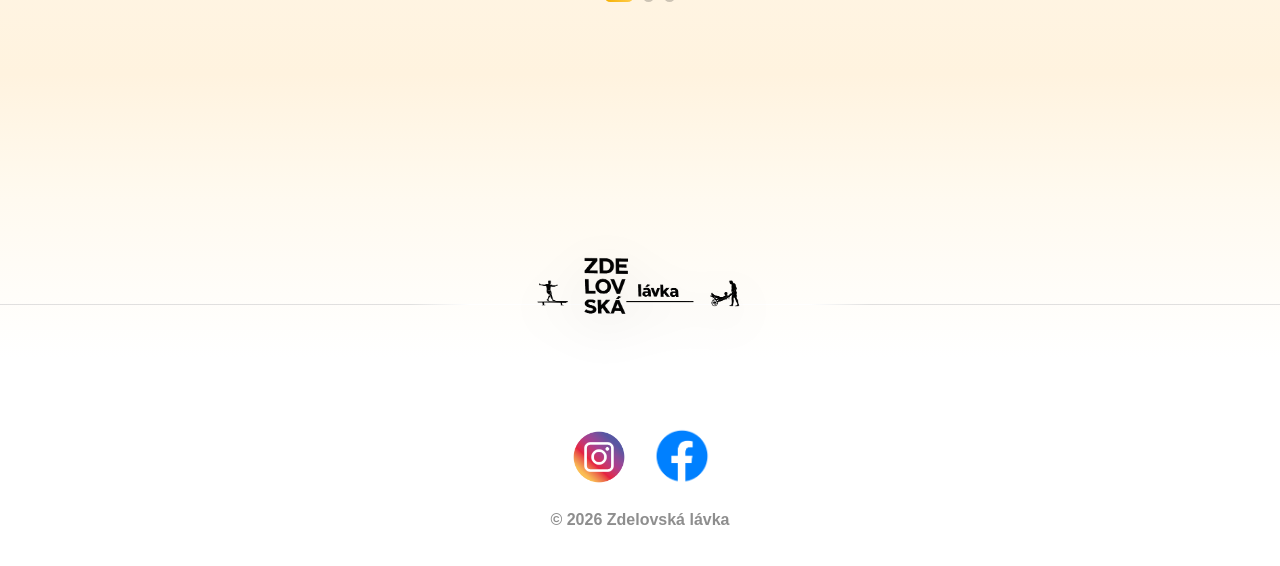
==== commit 32460ccb: "Upload webu Zdelovska lavka" ====
--- a/index.html
+++ b/index.html
@@ -18,26 +18,8 @@
 
   <link rel="stylesheet" href="css/style.css" />
   <link rel="icon" type="image/png" href="fotky/favicon.png" />
-
-  <script type="application/ld+json">
-  {
-    "@context": "https://schema.org",
-    "@type": "Event",
-    "name": "Zdelovská lávka 2026",
-    "eventAttendanceMode": "https://schema.org/OfflineEventAttendanceMode",
-    "eventStatus": "https://schema.org/EventScheduled",
-    "startDate": "2026-07-25T14:00:00+02:00",
-    "image": [
-      "fotky/zdelovskalavka.png"
-    ],
-    "description": "Novinky a aktuální informace k akci Zdelovská lávka 2026.",
-    "organizer": {
-      "@type": "Organization",
-      "name": "Zdelovská lávka"
-    }
-  }
-  </script>
 </head>
+
 <body>
   <header>
     <div class="nav-bar">
@@ -125,7 +107,7 @@
       <div class="news-slider-viewport" id="newsViewport">
         <div class="news-slider" id="newsSlider" aria-live="off">
           <article class="news-card">
-            <a href="program.html" class="news-card-link">
+            <a href="indexnovinky/pripravy-pro-dalsi-rocnik.html" class="news-card-link">
               <img src="fotky/DSC_6867.jpg" alt="Přípravy na další ročník" class="news-thumb" loading="lazy" />
               <div class="news-card-content">
                 <p class="news-meta">Aktualizováno 22. 4. 2026</p>
@@ -185,31 +167,6 @@
       </div>
 
       <p>&copy; <span id="year"></span> Zdelovská lávka</p>
-
-      <div class="sponsors-section">
-        <h3>Partneři a sponzoři</h3>
-        <div class="sponsor-logos">
-          <img src="fotky/sponzori/osevaagri.png" alt="Oseva Agri" loading="lazy" />
-          <img src="fotky/sponzori/a-zchlazeni.png" alt="A-Z Chlazení" loading="lazy" />
-          <img src="fotky/sponzori/bencklenoty.png" alt="Benck Lenoty" loading="lazy" />
-          <img src="fotky/sponzori/blackdrops.png" alt="Black Drops" loading="lazy" />
-          <img src="fotky/sponzori/clock.png" alt="Clock" loading="lazy" />
-          <img src="fotky/sponzori/enzltransport.png" alt="Enzl Transport" loading="lazy" />
-          <img src="fotky/sponzori/mestoborohradek.png" alt="Město Borohrádek" loading="lazy" />
-          <img src="fotky/sponzori/obeczdelov.png" alt="Obec Zdelov" loading="lazy" />
-          <img src="fotky/sponzori/realtrading.png" alt="Real Trading" loading="lazy" />
-          <img src="fotky/sponzori/slevomat.png" alt="Slevomat" loading="lazy" />
-          <img src="fotky/sponzori/teliacom.png" alt="TeliaCom" loading="lazy" />
-          <img src="fotky/sponzori/telux.png" alt="Telux" loading="lazy" />
-          <img src="fotky/sponzori/Farmatichy.png" alt="Farma Tichý" loading="lazy" />
-          <img src="fotky/sponzori/zdelovskahospoda.png" alt="Zdelovská hospoda" loading="lazy" />
-          <img src="fotky/sponzori/truhlarstvi.png" alt="Truhlářství Syrový" loading="lazy" />
-          <img src="fotky/sponzori/sdhzdelov.jpg" alt="SDH Zdelov" loading="lazy" />
-          <img src="fotky/sponzori/zea.png" alt="ZEA" loading="lazy" />
-          <img src="fotky/sponzori/Strabag.png" alt="Strabag" loading="lazy" />
-          <img src="fotky/sponzori/Agroserviszamel.png" alt="Agroserviszamel" loading="lazy" />
-        </div>
-      </div>
     </div>
   </footer>
 
--- a/css/style.css
+++ b/css/style.css
@@ -862,6 +862,325 @@
 }
 
 /* =====================================================
+   CLANKY NOVINEK
+   ===================================================== */
+
+.article-page {
+  background:
+    radial-gradient(circle at top left, rgba(255, 190, 92, 0.22), transparent 35%),
+    radial-gradient(circle at top right, rgba(88, 184, 255, 0.12), transparent 32%),
+    linear-gradient(180deg, #fffef8 0%, #fff8ec 52%, #fff3df 100%);
+}
+
+.article-page .nav-bar {
+  justify-content: space-between;
+}
+
+.article-page main {
+  background:
+    linear-gradient(180deg, rgba(255, 254, 248, 0.94), rgba(255, 243, 223, 0.96)),
+    url("../fotky/header vlny.png") center top / min(1200px, 120vw) auto no-repeat;
+  padding: 5.2rem 1.5rem 4.6rem;
+}
+
+.article-page main > article.detail {
+  position: relative;
+  width: min(100%, 980px);
+  margin: 0 auto;
+  padding: clamp(1.7rem, 4vw, 3rem);
+  background:
+    linear-gradient(180deg, rgba(255, 255, 255, 0.92), rgba(255, 248, 235, 0.86)),
+    radial-gradient(circle at top right, rgba(245, 176, 0, 0.16), transparent 38%);
+  box-shadow:
+    inset 0 0 0 1px rgba(120, 84, 21, 0.08),
+    0 22px 46px rgba(82, 56, 14, 0.12);
+  clip-path: polygon(3% 0, 100% 0, 97% 100%, 0 100%);
+  overflow: hidden;
+}
+
+.article-page main > article.detail::before {
+  content: "";
+  position: absolute;
+  left: clamp(1.15rem, 3vw, 2.2rem);
+  top: clamp(1.35rem, 3vw, 2.25rem);
+  width: 7px;
+  height: clamp(54px, 8vw, 86px);
+  border-radius: 999px;
+  background: linear-gradient(180deg, var(--yellow), #ffcf53);
+  box-shadow: 0 0 18px rgba(245, 176, 0, 0.3);
+  transform: skewX(-10deg);
+}
+
+.article-page main > article.detail h1 {
+  margin: 0 0 0.9rem;
+  padding-left: clamp(1rem, 3vw, 1.65rem);
+  max-width: 820px;
+  font-family: var(--font-sport);
+  font-size: clamp(2.35rem, 6vw, 5rem);
+  line-height: 1.02;
+  font-weight: 900;
+  font-style: italic;
+  text-transform: uppercase;
+  letter-spacing: 0.01em;
+  color: var(--ink);
+  transform: skewX(-7deg);
+  transform-origin: left center;
+}
+
+.article-date {
+  display: block;
+  margin: 0 0 1.8rem clamp(1rem, 3vw, 1.65rem);
+  padding: 0;
+  background: transparent;
+  color: #6a5430;
+  font-family: var(--font-main);
+  font-size: 0.95rem;
+  line-height: 1.5;
+  font-weight: 700;
+  font-style: normal;
+  letter-spacing: 0.01em;
+  text-transform: none;
+  transform: none;
+  clip-path: none;
+}
+
+.article-image {
+  width: 100%;
+  max-height: 520px;
+  object-fit: cover;
+  margin: 0 0 2rem;
+  box-shadow:
+    0 18px 36px rgba(82, 56, 14, 0.15),
+    inset 0 0 0 1px rgba(255, 255, 255, 0.22);
+  clip-path: polygon(5% 0, 100% 0, 95% 100%, 0 100%);
+}
+
+.article-page main > article.detail p:not(.article-date):not(.photo-credit) {
+  margin: 0 0 1.25rem;
+  color: #2d2112;
+  font-family: var(--font-main);
+  font-size: 1.02rem;
+  line-height: 1.86;
+  font-weight: 500;
+}
+
+.article-page main > article.detail strong {
+  font-weight: 800;
+}
+
+.article-top-actions {
+  width: min(100%, 980px);
+  margin: 0 auto 1rem;
+  padding: 0 0.25rem;
+}
+
+.article-back-arrow {
+  display: inline-flex;
+  align-items: center;
+  gap: 0.62rem;
+  color: var(--ink);
+  text-decoration: none;
+  font-family: var(--font-sport);
+  font-size: 1.04rem;
+  line-height: 1;
+  font-weight: 900;
+  font-style: italic;
+  letter-spacing: 0.04em;
+  text-transform: uppercase;
+  transition: color 0.22s ease, transform 0.22s ease;
+}
+
+.article-back-arrow span {
+  display: inline-flex;
+  align-items: center;
+  justify-content: center;
+  width: 34px;
+  height: 34px;
+  border-radius: 50%;
+  background: #080808;
+  color: #fff;
+  font-family: var(--font-main);
+  font-size: 1.18rem;
+  font-style: normal;
+  line-height: 1;
+  transition: background-color 0.22s ease, color 0.22s ease, transform 0.22s ease;
+}
+
+.article-back-arrow:hover,
+.article-back-arrow:focus-visible {
+  color: #000;
+  transform: translateX(-3px);
+}
+
+.article-back-arrow:hover span,
+.article-back-arrow:focus-visible span {
+  background: var(--yellow);
+  color: #111;
+}
+
+.article-back-arrow:focus-visible {
+  outline: 2px solid var(--yellow);
+  outline-offset: 5px;
+  border-radius: 999px;
+}
+
+.mini-gallery {
+  margin: 2.4rem 0;
+  padding: 1.35rem;
+  background:
+    linear-gradient(180deg, rgba(255, 255, 255, 0.74), rgba(255, 246, 226, 0.68)),
+    radial-gradient(circle at top left, rgba(245, 176, 0, 0.13), transparent 35%);
+  box-shadow:
+    inset 0 0 0 1px rgba(120, 84, 21, 0.08),
+    0 14px 30px rgba(82, 56, 14, 0.08);
+  clip-path: polygon(3% 0, 100% 0, 97% 100%, 0 100%);
+}
+
+.mini-gallery h2 {
+  margin: 0 0 1.2rem;
+  font-family: var(--font-sport);
+  font-size: clamp(2rem, 4.8vw, 3.5rem);
+  line-height: 1;
+  font-weight: 900;
+  font-style: italic;
+  text-transform: uppercase;
+  color: var(--ink);
+  transform: skewX(-7deg);
+  transform-origin: left center;
+}
+
+.gallery-grid {
+  display: grid;
+  grid-template-columns: repeat(auto-fit, minmax(170px, 1fr));
+  gap: 0.85rem;
+}
+
+.gallery-grid img {
+  width: 100%;
+  aspect-ratio: 4 / 3;
+  object-fit: cover;
+  cursor: zoom-in;
+  background: #efe2c7;
+  clip-path: polygon(6% 0, 100% 0, 94% 100%, 0 100%);
+  box-shadow: 0 12px 24px rgba(82, 56, 14, 0.14);
+  transition: transform 0.28s ease, filter 0.28s ease;
+}
+
+.gallery-grid img:hover,
+.gallery-grid img:focus-visible {
+  transform: translateY(-3px) scale(1.02);
+  filter: saturate(1.08) contrast(1.04);
+}
+
+.photo-gallery-link {
+  margin: 1.4rem 0 1.6rem;
+}
+
+.photo-gallery-link a,
+.back-link {
+  display: inline-flex;
+  align-items: center;
+  justify-content: center;
+  min-height: 46px;
+  padding: 0.78rem 1.22rem;
+  background: #080808;
+  color: #fff;
+  text-decoration: none;
+  font-family: var(--font-sport);
+  font-size: 1.05rem;
+  line-height: 1;
+  font-weight: 900;
+  font-style: italic;
+  letter-spacing: 0.055em;
+  text-transform: uppercase;
+  transform: skewX(-3deg);
+  clip-path: polygon(4% 0, 100% 0, 96% 100%, 0 100%);
+  transition: background-color 0.25s ease, color 0.25s ease, box-shadow 0.25s ease;
+}
+
+.photo-gallery-link a:hover,
+.photo-gallery-link a:focus-visible,
+.back-link:hover,
+.back-link:focus-visible {
+  background: var(--yellow);
+  color: var(--ink);
+  box-shadow: 0 12px 24px rgba(245, 176, 0, 0.24);
+}
+
+.photo-credit {
+  margin: 1.8rem 0;
+  color: #6a5430;
+  font-size: 0.96rem;
+  line-height: 1.7;
+  font-style: italic;
+}
+
+.article-page footer {
+  padding: 6.4rem 0 1.2rem;
+  background: #fff;
+  color: #8e8e8e;
+  font-weight: 600;
+}
+
+.lightbox {
+  position: fixed;
+  inset: 0;
+  z-index: 100;
+  display: none;
+  align-items: center;
+  justify-content: center;
+  padding: 4rem 1.2rem;
+  background: rgba(0, 0, 0, 0.86);
+}
+
+.lightbox.active {
+  display: flex;
+}
+
+.lightbox img {
+  width: min(100%, 1080px);
+  max-height: 82vh;
+  object-fit: contain;
+  box-shadow: 0 24px 60px rgba(0, 0, 0, 0.45);
+}
+
+.lightbox .close,
+.lightbox .arrow {
+  position: absolute;
+  z-index: 101;
+  display: inline-flex;
+  align-items: center;
+  justify-content: center;
+  width: 48px;
+  height: 48px;
+  border-radius: 50%;
+  background: rgba(255, 255, 255, 0.92);
+  color: var(--ink);
+  font-size: 2rem;
+  line-height: 1;
+  font-weight: 900;
+  cursor: pointer;
+  user-select: none;
+}
+
+.lightbox .close {
+  top: 1.2rem;
+  right: 1.2rem;
+}
+
+.lightbox .arrow.left {
+  left: 1.2rem;
+  top: 50%;
+  transform: translateY(-50%);
+}
+
+.lightbox .arrow.right {
+  right: 1.2rem;
+  top: 50%;
+  transform: translateY(-50%);
+}
+
+/* =====================================================
    RESPONSIVE
    ===================================================== */
 
@@ -981,20 +1300,25 @@
 }
 
 @media (max-width: 768px) {
-  header {
+  header,
+  .article-page header {
     height: 86px;
+    min-height: 0;
     padding: 0;
     align-items: center;
     overflow: visible;
   }
 
-  .nav-bar {
+  .nav-bar,
+  .article-page .nav-bar {
     justify-content: space-between;
     align-items: center;
     padding: 0 1rem;
   }
 
-  .nav-left {
+  .nav-left,
+  .article-page .nav-left {
+    display: flex;
     position: static;
     align-items: center;
     justify-content: flex-start;
@@ -1005,20 +1329,25 @@
     height: 100%;
   }
 
-  .logo {
+  .logo,
+  .article-page .logo {
     justify-content: flex-start;
   }
 
-  .logo img {
+  .logo img,
+  .article-page .logo img {
     height: 6rem;
     max-width: 290px;
   }
 
-  .event-date {
+  .event-date,
+  .article-page .event-date,
+  .article-page .banner-link {
     display: none;
   }
 
-  .burger {
+  .burger,
+  .article-page .burger {
     display: flex;
     position: absolute;
     right: 1rem;
@@ -1034,10 +1363,11 @@
     border-radius: 999px;
   }
 
-  .burger[aria-expanded="true"] {
+  .burger[aria-expanded="true"],
+  .article-page .burger[aria-expanded="true"] {
     position: fixed;
     top: 1.7rem;
-    right: calc(6vw + 1rem);
+    right: 1.15rem;
     width: 48px;
     height: 48px;
     align-items: center;
@@ -1047,6 +1377,7 @@
     border-radius: 50%;
     background: #080808;
     box-shadow: 0 16px 34px rgba(0, 0, 0, 0.26);
+    transform: none;
   }
 
   .burger[aria-expanded="true"] span {
@@ -1066,7 +1397,8 @@
     transform: rotate(-45deg);
   }
 
-  .nav-backdrop {
+  .nav-backdrop,
+  .article-page .nav-backdrop {
     display: block;
     position: fixed;
     inset: 0;
@@ -1076,38 +1408,38 @@
     opacity: 1;
   }
 
-  .nav-backdrop[hidden] {
+  .nav-backdrop[hidden],
+  .article-page .nav-backdrop[hidden] {
     display: none;
   }
 
-  .nav-links {
+  .nav-links,
+  .article-page .nav-links {
     display: flex;
     flex-direction: column;
     justify-content: flex-start;
     align-items: stretch;
     position: fixed;
-    top: 0;
-    right: 0;
-    bottom: 0;
-    width: min(88vw, 360px);
+    inset: 0;
+    width: 100vw;
+    max-width: none;
     height: 100vh;
     height: 100dvh;
-    padding: 4.35rem 1rem 1.35rem;
-    gap: 0.74rem;
+    min-height: 0;
+    padding: 2.65rem 1.15rem 1.35rem;
+    gap: 0.58rem;
     background:
       linear-gradient(180deg, rgba(255, 253, 246, 0.98) 0%, rgba(251, 238, 209, 0.98) 58%, rgba(238, 207, 145, 0.98) 100%),
       radial-gradient(circle at 80% 8%, rgba(245, 176, 0, 0.18), transparent 36%),
       radial-gradient(circle at 8% 100%, rgba(255, 255, 255, 0.62), transparent 46%);
-    box-shadow:
-      -18px 0 42px rgba(0, 0, 0, 0.22),
-      inset 1px 0 0 rgba(255, 255, 255, 0.62);
+    box-shadow: none;
     z-index: 20;
     overflow-y: auto;
-    border-left: 1px solid rgba(245, 176, 0, 0.18);
+    border-left: 0;
     isolation: isolate;
     visibility: hidden;
     opacity: 0;
-    transform: translateY(-105%);
+    transform: translateX(100%);
     transition:
       transform 0.44s cubic-bezier(0.22, 1, 0.36, 1),
       opacity 0.22s ease,
@@ -1115,22 +1447,25 @@
     will-change: transform;
   }
 
-  .nav-links.show {
+  .nav-links.show,
+  .article-page .nav-links.show {
     visibility: visible;
     opacity: 1;
-    transform: translateY(0);
-  }
-
-  .nav-mobile-brand {
+    transform: translateX(0);
+  }
+
+  .nav-mobile-brand,
+  .article-page .nav-mobile-brand {
     display: flex;
     justify-content: center;
     align-items: center;
-    margin: 0 0 2.15rem;
+    margin: 0 0 1.05rem;
     padding: 0;
     width: 100%;
   }
 
-  .nav-mobile-brand a {
+  .nav-mobile-brand a,
+  .article-page .nav-mobile-brand a {
     display: flex;
     align-items: center;
     justify-content: center;
@@ -1148,20 +1483,23 @@
     display: none;
   }
 
-  .nav-mobile-brand img {
-    width: 225px;
+  .nav-mobile-brand img,
+  .article-page .nav-mobile-brand img {
+    width: 215px;
     height: auto;
     object-fit: contain;
     filter: drop-shadow(0 12px 24px rgba(0, 0, 0, 0.08));
   }
 
-  .nav-links li:not(.nav-mobile-brand):not(.nav-mobile-socials) {
+  .nav-links li:not(.nav-mobile-brand):not(.nav-mobile-socials),
+  .article-page .nav-links li:not(.nav-mobile-brand):not(.nav-mobile-socials) {
     width: 100%;
     position: relative;
     z-index: 1;
   }
 
-  .nav-links li:not(.nav-mobile-brand):not(.nav-mobile-socials) > a {
+  .nav-links li:not(.nav-mobile-brand):not(.nav-mobile-socials) > a,
+  .article-page .nav-links li:not(.nav-mobile-brand):not(.nav-mobile-socials) > a {
     position: relative;
     display: flex;
     align-items: center;
@@ -1196,28 +1534,30 @@
       transform 0.2s ease;
   }
 
-  .nav-links li:not(.nav-mobile-brand):not(.nav-mobile-socials) > a::before {
+  .nav-links li:not(.nav-mobile-brand):not(.nav-mobile-socials) > a::before,
+  .article-page .nav-links li:not(.nav-mobile-brand):not(.nav-mobile-socials) > a::before {
     content: "";
     position: absolute;
     left: 1.25rem;
     top: 50%;
-
     width: 6px;
     height: 29px;
     border-radius: 999px;
     background: linear-gradient(180deg, var(--yellow), #ffcf53);
     box-shadow: 0 0 14px rgba(245, 176, 0, 0.25);
-
     transform: translateY(-50%) skewX(-10deg);
     pointer-events: none;
   }
 
-  .nav-links li:not(.nav-mobile-brand):not(.nav-mobile-socials) > a::after {
+  .nav-links li:not(.nav-mobile-brand):not(.nav-mobile-socials) > a::after,
+  .article-page .nav-links li:not(.nav-mobile-brand):not(.nav-mobile-socials) > a::after {
     display: none;
   }
 
   .nav-links li:not(.nav-mobile-brand):not(.nav-mobile-socials) > a:hover,
-  .nav-links li:not(.nav-mobile-brand):not(.nav-mobile-socials) > a:focus-visible {
+  .nav-links li:not(.nav-mobile-brand):not(.nav-mobile-socials) > a:focus-visible,
+  .article-page .nav-links li:not(.nav-mobile-brand):not(.nav-mobile-socials) > a:hover,
+  .article-page .nav-links li:not(.nav-mobile-brand):not(.nav-mobile-socials) > a:focus-visible {
     background:
       linear-gradient(180deg, rgba(255, 255, 255, 0.98), rgba(255, 249, 237, 0.9));
     box-shadow:
@@ -1226,7 +1566,9 @@
   }
 
   .nav-links li:not(.nav-mobile-brand):not(.nav-mobile-socials) > a.active,
-  .nav-links li:not(.nav-mobile-brand):not(.nav-mobile-socials) > a[aria-current="page"] {
+  .nav-links li:not(.nav-mobile-brand):not(.nav-mobile-socials) > a[aria-current="page"],
+  .article-page .nav-links li:not(.nav-mobile-brand):not(.nav-mobile-socials) > a.active,
+  .article-page .nav-links li:not(.nav-mobile-brand):not(.nav-mobile-socials) > a[aria-current="page"] {
     background: #080808;
     color: #fff;
     box-shadow:
@@ -1235,20 +1577,24 @@
   }
 
   .nav-links li:not(.nav-mobile-brand):not(.nav-mobile-socials) > a.active::before,
-  .nav-links li:not(.nav-mobile-brand):not(.nav-mobile-socials) > a[aria-current="page"]::before {
+  .nav-links li:not(.nav-mobile-brand):not(.nav-mobile-socials) > a[aria-current="page"]::before,
+  .article-page .nav-links li:not(.nav-mobile-brand):not(.nav-mobile-socials) > a.active::before,
+  .article-page .nav-links li:not(.nav-mobile-brand):not(.nav-mobile-socials) > a[aria-current="page"]::before {
     background: linear-gradient(180deg, var(--yellow), #ffcf53);
   }
 
-  .nav-mobile-socials {
+  .nav-mobile-socials,
+  .article-page .nav-mobile-socials {
     display: flex;
     align-items: center;
     justify-content: center;
     gap: 1.05rem;
     margin-top: auto;
-    padding: 2.2rem 0 0.15rem;
-  }
-
-  .nav-mobile-socials a {
+    padding: 1.45rem 0 0.15rem;
+  }
+
+  .nav-mobile-socials a,
+  .article-page .nav-mobile-socials a {
     display: inline-flex;
     width: 48px;
     height: 48px;
@@ -1265,7 +1611,8 @@
     display: none;
   }
 
-  .nav-mobile-socials img {
+  .nav-mobile-socials img,
+  .article-page .nav-mobile-socials img {
     width: 48px;
     height: 48px;
     object-fit: contain;
@@ -1432,6 +1779,66 @@
     display: none;
   }
 
+  .article-page main {
+    padding: 2rem 0.85rem 2.8rem;
+  }
+
+  .article-top-actions {
+    width: min(100%, 640px);
+    margin: 0 auto 0.8rem;
+    padding: 0;
+  }
+
+  .article-back-arrow {
+    gap: 0.52rem;
+    font-size: 0.9rem;
+    letter-spacing: 0.03em;
+  }
+
+  .article-back-arrow span {
+    width: 32px;
+    height: 32px;
+    font-size: 1.05rem;
+  }
+
+  .article-page main > article.detail {
+    width: min(100%, 640px);
+    padding: 1.7rem 1rem 1.9rem;
+    clip-path: none;
+    border: 1px solid rgba(120, 84, 21, 0.08);
+  }
+
+  .article-page main > article.detail::before {
+    left: 0.9rem;
+    top: 1.45rem;
+    width: 5px;
+    height: 54px;
+  }
+
+  .article-page main > article.detail h1 {
+    max-width: 100%;
+    padding-left: 1rem;
+    font-size: clamp(2.15rem, 12vw, 3.05rem);
+    line-height: 0.96;
+    letter-spacing: 0;
+  }
+
+  .article-page .article-date {
+    margin: 0 0 1.55rem 1rem;
+    font-size: 0.9rem;
+  }
+
+  .article-page main > article.detail p:not(.article-date):not(.photo-credit) {
+    font-size: 0.98rem;
+    line-height: 1.78;
+  }
+
+  .article-page .photo-gallery-link a {
+    width: 100%;
+    transform: none;
+    clip-path: polygon(3% 0, 100% 0, 97% 100%, 0 100%);
+  }
+
   .section-divider {
     min-height: 230px;
     padding: 2.7rem 1rem 0;
@@ -1446,7 +1853,8 @@
     max-height: 118px;
   }
 
-  footer {
+  footer,
+  .article-page footer {
     padding: 5rem 0 1rem;
   }
 
@@ -1503,14 +1911,27 @@
     width: 74px;
     height: 40px;
   }
+
+  .gallery-grid {
+    grid-template-columns: repeat(2, minmax(0, 1fr));
+    gap: 0.65rem;
+  }
+
+  .lightbox .arrow {
+    top: auto;
+    bottom: 1.1rem;
+    transform: none;
+  }
 }
 
 @media (max-width: 480px) {
-  header {
+  header,
+  .article-page header {
     height: 86px;
   }
 
-  .logo img {
+  .logo img,
+  .article-page .logo img {
     height: 6rem;
     max-width: 290px;
   }
@@ -1550,28 +1971,40 @@
     font-size: 0.58rem;
   }
 
-  .nav-links {
-    width: min(88vw, 352px);
+  .nav-links,
+  .article-page .nav-links {
+    width: 100vw;
+    padding-top: 2.45rem;
     padding-left: 0.95rem;
     padding-right: 0.95rem;
-  }
-
-  .burger[aria-expanded="true"] {
-    right: calc(6vw + 0.85rem);
-  }
-
-  .nav-links li:not(.nav-mobile-brand):not(.nav-mobile-socials) > a {
+    gap: 0.52rem;
+  }
+
+  .burger[aria-expanded="true"],
+  .article-page .burger[aria-expanded="true"] {
+    right: 1rem;
+  }
+
+  .nav-links li:not(.nav-mobile-brand):not(.nav-mobile-socials) > a,
+  .article-page .nav-links li:not(.nav-mobile-brand):not(.nav-mobile-socials) > a {
     min-height: 54px;
     padding: 0.76rem 2.75rem;
     font-size: 0.96rem;
   }
 
-  .nav-links li:not(.nav-mobile-brand):not(.nav-mobile-socials) > a::before {
+  .nav-links li:not(.nav-mobile-brand):not(.nav-mobile-socials) > a::before,
+  .article-page .nav-links li:not(.nav-mobile-brand):not(.nav-mobile-socials) > a::before {
     left: 1.05rem;
     height: 28px;
   }
 
-  .nav-mobile-brand img {
+  .nav-mobile-brand,
+  .article-page .nav-mobile-brand {
+    margin-bottom: 0.9rem;
+  }
+
+  .nav-mobile-brand img,
+  .article-page .nav-mobile-brand img {
     width: 205px;
   }
 
@@ -1592,6 +2025,23 @@
     font-size: clamp(1.8rem, 11vw, 2.45rem);
   }
 
+  .article-page main {
+    padding: 1.6rem 0.75rem 2.4rem;
+  }
+
+  .article-page main > article.detail {
+    padding: 1.55rem 0.9rem 1.75rem;
+  }
+
+  .article-page main > article.detail h1 {
+    font-size: clamp(2rem, 11.5vw, 2.75rem);
+  }
+
+  .article-page main > article.detail p:not(.article-date):not(.photo-credit) {
+    font-size: 0.96rem;
+    line-height: 1.72;
+  }
+
   .section-divider {
     min-height: 205px;
     padding: 2.3rem 0.8rem 0;
@@ -1606,7 +2056,8 @@
     max-height: 102px;
   }
 
-  footer {
+  footer,
+  .article-page footer {
     padding-top: 4.4rem;
   }
 
@@ -1633,14 +2084,27 @@
   .sponsor-logos {
     grid-template-columns: repeat(2, minmax(110px, 1fr));
   }
+
+  .gallery-grid {
+    grid-template-columns: 1fr;
+  }
+
+  .photo-gallery-link a,
+  .back-link {
+    width: 100%;
+    font-size: 0.92rem;
+    text-align: center;
+  }
 }
 
 @media (max-width: 360px) {
-  header {
+  header,
+  .article-page header {
     height: 82px;
   }
 
-  .logo img {
+  .logo img,
+  .article-page .logo img {
     height: 5.4rem;
     max-width: 255px;
   }
@@ -1652,38 +2116,53 @@
     min-height: calc(100dvh - 82px);
   }
 
-  .nav-links {
-    width: min(90vw, 330px);
+  .nav-links,
+  .article-page .nav-links {
+    width: 100vw;
+    padding-top: 2.25rem;
     padding-left: 0.8rem;
     padding-right: 0.8rem;
-  }
-
-  .burger[aria-expanded="true"] {
-    right: calc(5vw + 0.65rem);
-  }
-
-  .nav-links li:not(.nav-mobile-brand):not(.nav-mobile-socials) > a {
+    gap: 0.48rem;
+  }
+
+  .burger[aria-expanded="true"],
+  .article-page .burger[aria-expanded="true"] {
+    right: 0.8rem;
+  }
+
+  .nav-links li:not(.nav-mobile-brand):not(.nav-mobile-socials) > a,
+  .article-page .nav-links li:not(.nav-mobile-brand):not(.nav-mobile-socials) > a {
     min-height: 51px;
     padding: 0.7rem 2.35rem;
     font-size: 0.9rem;
   }
 
-  .nav-links li:not(.nav-mobile-brand):not(.nav-mobile-socials) > a::before {
+  .nav-links li:not(.nav-mobile-brand):not(.nav-mobile-socials) > a::before,
+  .article-page .nav-links li:not(.nav-mobile-brand):not(.nav-mobile-socials) > a::before {
     left: 0.92rem;
     width: 5px;
     height: 25px;
   }
 
-  .nav-mobile-brand img {
+  .nav-mobile-brand,
+  .article-page .nav-mobile-brand {
+    margin-bottom: 0.75rem;
+  }
+
+  .nav-mobile-brand img,
+  .article-page .nav-mobile-brand img {
     width: 190px;
   }
 
-  .nav-mobile-socials {
+  .nav-mobile-socials,
+  .article-page .nav-mobile-socials {
     gap: 0.75rem;
   }
 
   .nav-mobile-socials a,
-  .nav-mobile-socials img {
+  .nav-mobile-socials img,
+  .article-page .nav-mobile-socials a,
+  .article-page .nav-mobile-socials img {
     width: 42px;
     height: 42px;
   }
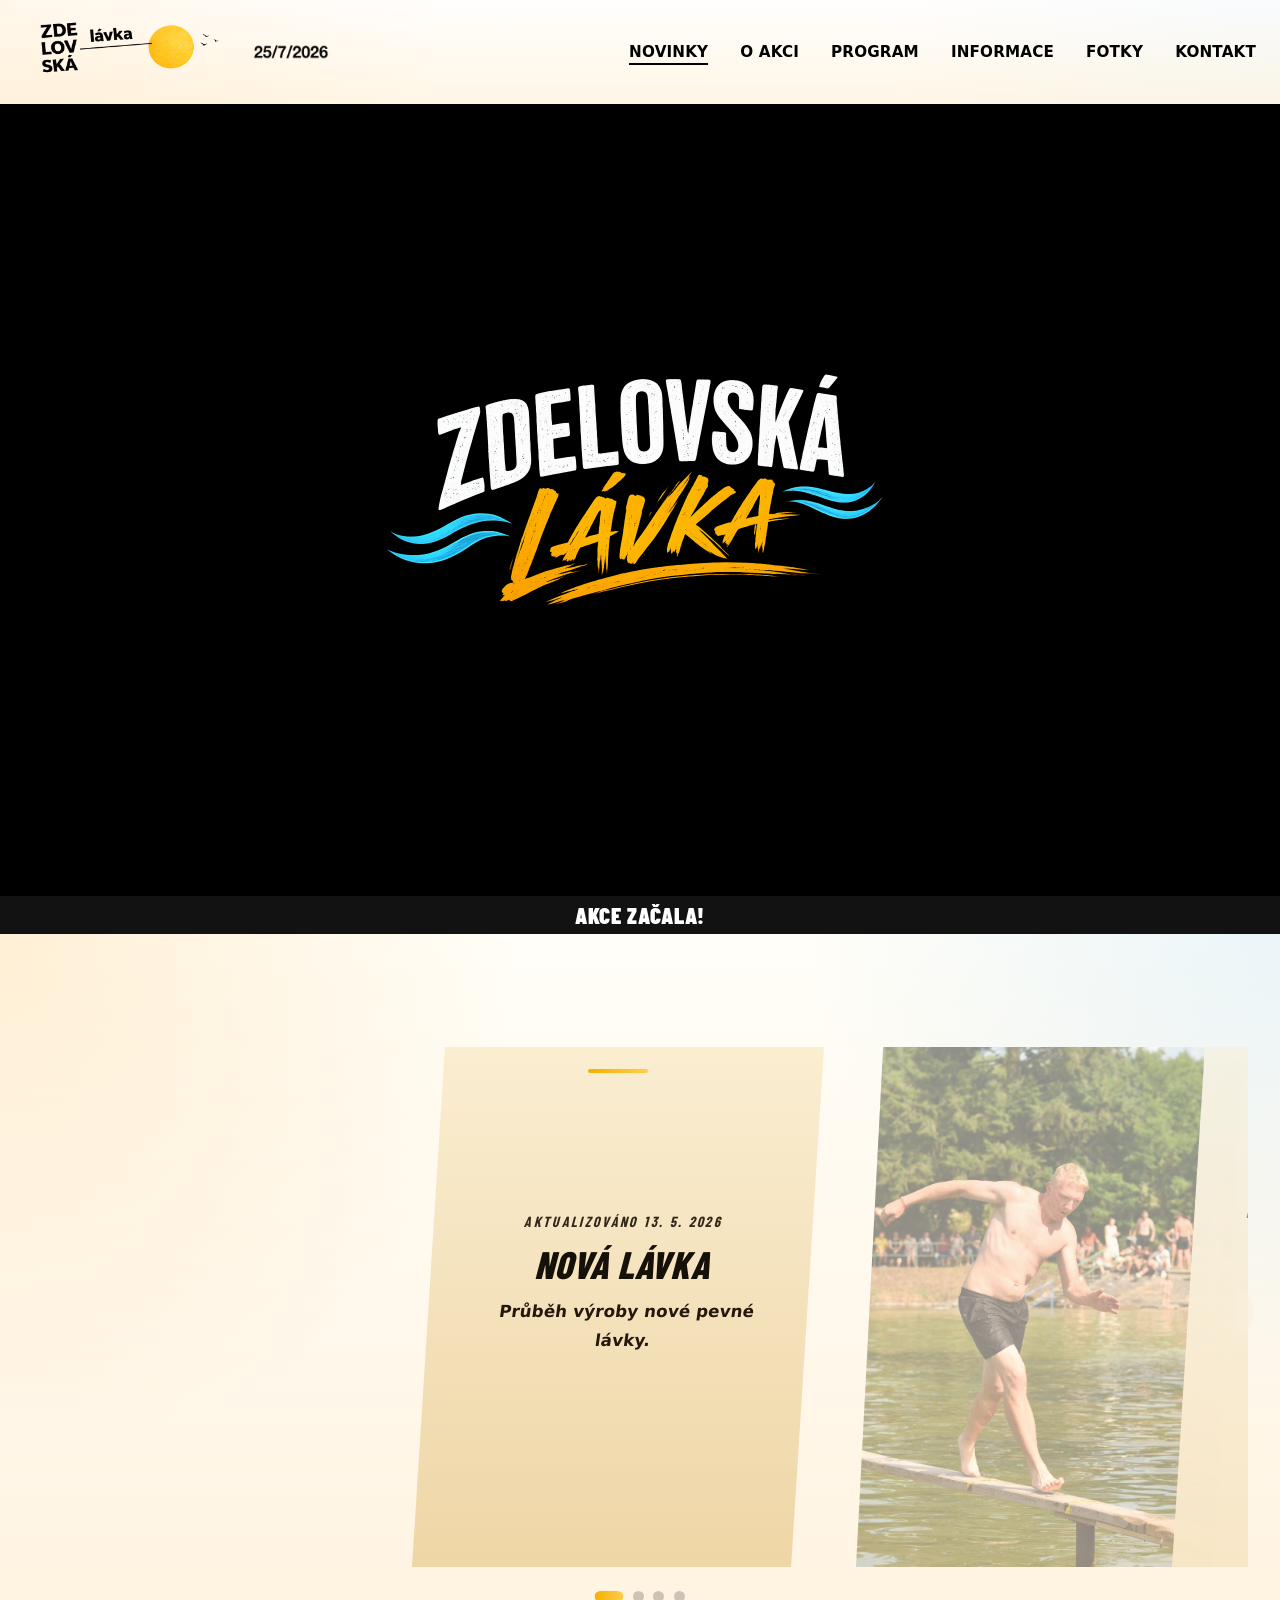
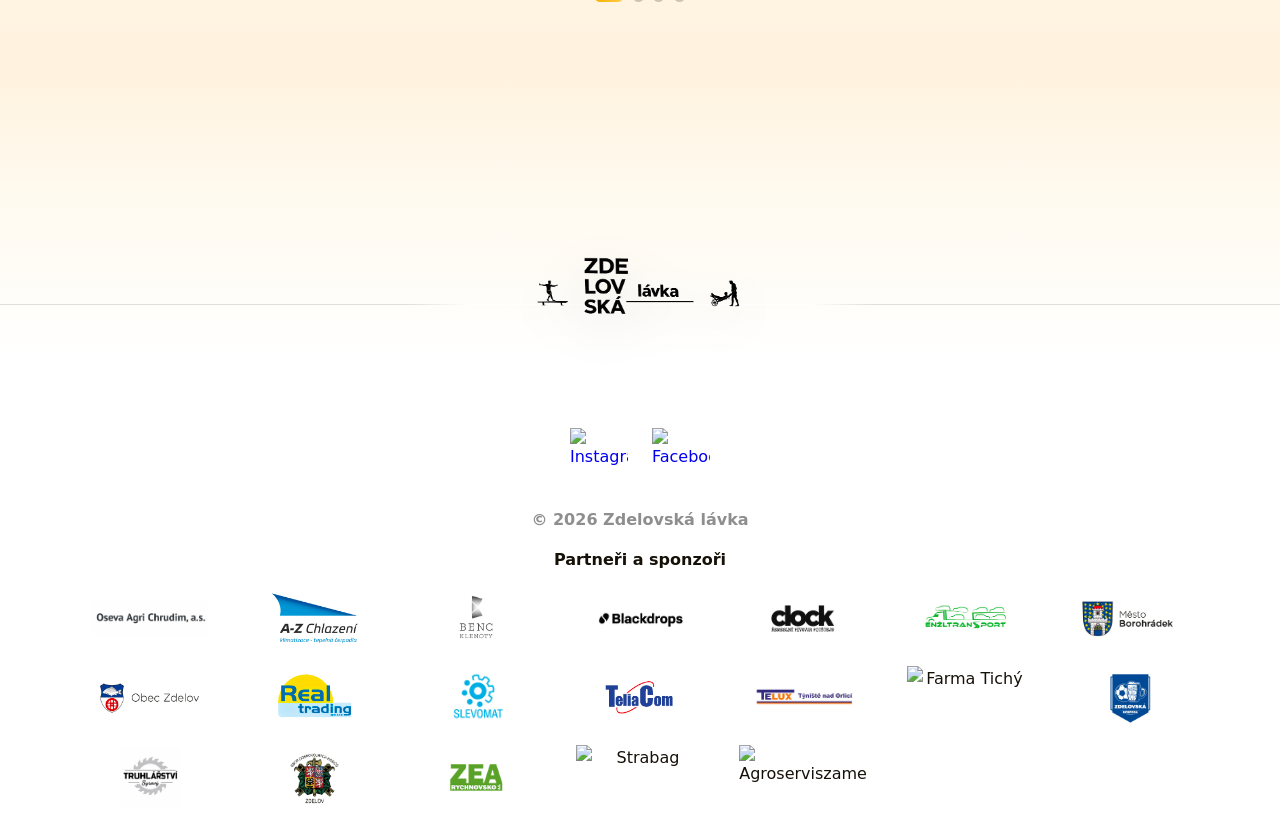
==== commit de324867: "Update webu bez archivu" ====
--- a/index.html
+++ b/index.html
@@ -7,14 +7,11 @@
   <meta name="theme-color" content="#ffffff" />
   <title>Zdelovská lávka 2026 | Novinky</title>
 
-  <link rel="preload" as="image" href="fotky/banner header.png" />
-  <link rel="preload" as="font" type="font/woff2" href="fonts/Montserrat-Regular.woff2" crossorigin />
-  <link rel="preload" as="font" type="font/woff2" href="fonts/Montserrat-SemiBold.woff2" crossorigin />
-  <link rel="preload" as="font" type="font/woff2" href="fonts/Montserrat-Bold.woff2" crossorigin />
+  <link rel="preload" as="image" href="fotky/banner-header.png" />
 
   <link rel="preconnect" href="https://fonts.googleapis.com" />
   <link rel="preconnect" href="https://fonts.gstatic.com" crossorigin />
-  <link href="https://fonts.googleapis.com/css2?family=Barlow+Condensed:ital,wght@0,600;0,700;0,800;0,900;1,600;1,700;1,800;1,900&display=swap" rel="stylesheet" />
+  <link href="https://fonts.googleapis.com/css2?family=Barlow+Condensed:ital,wght@0,600;0,700;0,800;0,900;1,600;1,700;1,800;1,900&family=Inter:ital,wght@0,400;0,500;0,600;0,700;1,400;1,500;1,600;1,700&display=swap" rel="stylesheet" />
 
   <link rel="stylesheet" href="css/style.css" />
   <link rel="icon" type="image/png" href="fotky/favicon.png" />
@@ -25,11 +22,11 @@
     <div class="nav-bar">
       <div class="nav-left">
         <a href="index.html" class="logo" aria-label="Zdelovská lávka - hlavní stránka">
-          <img src="fotky/banner header.png" alt="Zdelovská lávka logo" />
+          <img src="fotky/banner-header.png" alt="Zdelovská lávka logo" />
         </a>
 
         <a href="program.html" class="event-date" aria-label="Přejít na program akce">
-          <img src="fotky/png text banner.png" alt="Datum akce 25/7/2026" />
+          <img src="fotky/png-text-banner.png" alt="Datum akce 25/7/2026" />
         </a>
       </div>
 
@@ -37,7 +34,7 @@
         <ul class="nav-links" id="navLinks">
           <li class="nav-mobile-brand">
             <a href="index.html" aria-label="Zdelovská lávka - hlavní stránka">
-              <img src="fotky/banner header.png" alt="Zdelovská lávka logo" />
+              <img src="fotky/banner-header.png" alt="Zdelovská lávka logo" />
             </a>
           </li>
 
@@ -50,13 +47,13 @@
 
           <li class="nav-mobile-socials" aria-label="Sociální sítě">
             <a href="https://www.instagram.com/zdelovskalavka/" target="_blank" rel="noopener noreferrer" aria-label="Instagram Zdelovské lávky">
-              <img src="fotky/Instagram.png" alt="Instagram" />
+              <img src="fotky/instagram.png" alt="Instagram" />
             </a>
 
             <span class="nav-social-handle">@Zdelovská lávka</span>
 
             <a href="https://www.facebook.com/events/1381706463970757" target="_blank" rel="noopener noreferrer" aria-label="Facebook Zdelovské lávky">
-              <img src="fotky/Facebook.png" alt="Facebook" />
+              <img src="fotky/facebook.png" alt="Facebook" />
             </a>
           </li>
         </ul>
@@ -78,7 +75,7 @@
     </div>
 
     <video autoplay muted loop playsinline class="background-video" poster="fotky/zdelovskalavka.png" aria-hidden="true">
-      <source src="videa/video lavka2.mp4" type="video/mp4" />
+      <source src="videa/video-lavka-3.mp4" type="video/mp4" />
       Tvůj prohlížeč nepodporuje video tag.
     </video>
 
@@ -119,7 +116,7 @@
           </article>
 
           <article class="news-card">
-            <a href="indexnovinky/shrnutí zdelovské lávky.html" class="news-card-link">
+            <a href="indexnovinky/shrnuti-zdelovske-lavky.html" class="news-card-link">
               <img src="fotky/DSC_6957.png" alt="Nejlepší momenty z loňska" class="news-thumb" loading="lazy" width="1280" height="720" />
               <div class="news-card-content">
                 <p class="news-meta">Shrnutí minulého ročníku</p>
@@ -158,20 +155,44 @@
     <div class="footer-inner">
       <div class="footer-socials" aria-label="Sociální sítě">
         <a href="https://www.instagram.com/zdelovskalavka/" target="_blank" rel="noopener noreferrer" aria-label="Instagram Zdelovské lávky">
-          <img src="fotky/Instagram.png" alt="Instagram" loading="lazy" />
+          <img src="fotky/instagram.png" alt="Instagram" loading="lazy" />
         </a>
 
         <a href="https://www.facebook.com/events/1381706463970757" target="_blank" rel="noopener noreferrer" aria-label="Facebook Zdelovské lávky">
-          <img src="fotky/Facebook.png" alt="Facebook" loading="lazy" />
+          <img src="fotky/facebook.png" alt="Facebook" loading="lazy" />
         </a>
       </div>
 
       <p>&copy; <span id="year"></span> Zdelovská lávka</p>
+      <div class="sponsors-section">
+        <h3>Partneři a sponzoři</h3>
+        <div class="sponsor-logos">
+          <img src="fotky/sponzori/osevaagri.png" alt="Oseva Agri" loading="lazy" />
+          <img src="fotky/sponzori/a-zchlazeni.png" alt="A-Z Chlazení" loading="lazy" />
+          <img src="fotky/sponzori/bencklenoty.png" alt="Benck Lenoty" loading="lazy" />
+          <img src="fotky/sponzori/blackdrops.png" alt="Black Drops" loading="lazy" />
+          <img src="fotky/sponzori/clock.png" alt="Clock" loading="lazy" />
+          <img src="fotky/sponzori/enzltransport.png" alt="Enzl Transport" loading="lazy" />
+          <img src="fotky/sponzori/mestoborohradek.png" alt="Město Borohrádek" loading="lazy" />
+          <img src="fotky/sponzori/obeczdelov.png" alt="Obec Zdelov" loading="lazy" />
+          <img src="fotky/sponzori/realtrading.png" alt="Real Trading" loading="lazy" />
+          <img src="fotky/sponzori/slevomat.png" alt="Slevomat" loading="lazy" />
+          <img src="fotky/sponzori/teliacom.png" alt="TeliaCom" loading="lazy" />
+          <img src="fotky/sponzori/telux.png" alt="Telux" loading="lazy" />
+          <img src="fotky/sponzori/farmatichy.png" alt="Farma Tichý" loading="lazy" />
+          <img src="fotky/sponzori/zdelovskahospoda.png" alt="Zdelovská hospoda" loading="lazy" />
+          <img src="fotky/sponzori/truhlarstvi.png" alt="Truhlářství Syrový" loading="lazy" />
+          <img src="fotky/sponzori/sdhzdelov.jpg" alt="SDH Zdelov" loading="lazy" />
+          <img src="fotky/sponzori/zea.png" alt="ZEA" loading="lazy" />
+          <img src="fotky/sponzori/strabag.png" alt="Strabag" loading="lazy" />
+          <img src="fotky/sponzori/agroserviszamel.png" alt="Agroserviszamel" loading="lazy" />
+        </div>
+      </div>
     </div>
   </footer>
 
   <script>
-    document.addEventListener("DOMContentLoaded", () => {
+    document.addEventListener("DOMContentLoaded", async () => {
       const burger = document.getElementById("burger");
       const navLinks = document.getElementById("navLinks");
       const navBackdrop = document.getElementById("navBackdrop");
@@ -254,6 +275,68 @@
         });
       }
 
+      const escapeHtml = (value) => String(value ?? "").replace(/[&<>"']/g, (char) => ({
+        "&": "&amp;",
+        "<": "&lt;",
+        ">": "&gt;",
+        "\"": "&quot;",
+        "'": "&#039;"
+      })[char]);
+
+      const appendJsonNews = async () => {
+        if (!newsSlider) return;
+
+        try {
+          const response = await fetch("data/novinky.json", { cache: "no-cache" });
+          if (!response.ok) return;
+
+          const news = await response.json();
+          const enabledNews = Array.isArray(news) ? news.filter((item) => item && item.zobrazit === true) : [];
+          if (!enabledNews.length) return;
+
+          const firstExistingCard = newsSlider.querySelector(".news-card");
+          const spacer = newsSlider.querySelector(".news-slider-spacer");
+
+          enabledNews.forEach((item) => {
+            const article = document.createElement("article");
+            article.className = "news-card";
+
+            const title = escapeHtml(item.titulek);
+            const description = escapeHtml(item.popis);
+            const date = escapeHtml(item.datum);
+            const image = escapeHtml(item.obrazek);
+            const id = encodeURIComponent(item.id || "");
+
+            article.innerHTML = `
+              <a href="novinka.html?id=${id}" class="news-card-link">
+                <img src="${image}" alt="${title}" class="news-thumb" loading="lazy" />
+                <div class="news-card-content">
+                  <p class="news-meta">${date}</p>
+                  <h3>${title}</h3>
+                  <p>${description}</p>
+                  <span class="news-readmore">Číst více</span>
+                </div>
+              </a>
+            `;
+
+            newsSlider.insertBefore(article, firstExistingCard || spacer);
+
+            const imageElement = article.querySelector(".news-thumb");
+            if (imageElement) {
+              if (imageElement.complete) {
+                imageElement.classList.add("loaded");
+              } else {
+                imageElement.addEventListener("load", () => imageElement.classList.add("loaded"), { once: true });
+              }
+            }
+          });
+        } catch (error) {
+          // Při otevření přes file:// se JSON často nenačte; ruční karty zůstávají jako záloha.
+        }
+      };
+
+      await appendJsonNews();
+
       if (newsSlider && newsViewport && newsPrev && newsNext && newsDots) {
         const slides = Array.from(newsSlider.querySelectorAll(".news-card"));
         let currentIndex = 0;
@@ -437,3 +520,4 @@
   </script>
 </body>
 </html>
+
--- a/css/style.css
+++ b/css/style.css
@@ -2,31 +2,9 @@
    ZDELOVSKA LAVKA - RESPONSIVE FINAL CSS
    ===================================================== */
 
-/* === FONTY === */
-@font-face {
-  font-family: "Montserrat";
-  src: url("../fonts/Montserrat-Regular.woff2") format("woff2");
-  font-weight: 400;
-  font-display: swap;
-}
-
-@font-face {
-  font-family: "Montserrat";
-  src: url("../fonts/Montserrat-SemiBold.woff2") format("woff2");
-  font-weight: 600;
-  font-display: swap;
-}
-
-@font-face {
-  font-family: "Montserrat";
-  src: url("../fonts/Montserrat-Bold.woff2") format("woff2");
-  font-weight: 700;
-  font-display: swap;
-}
-
 :root {
-  --font-main: "Montserrat", Arial, sans-serif;
-  --font-sport: "Barlow Condensed", "Montserrat", Arial, sans-serif;
+  --font-main: "Inter", system-ui, -apple-system, BlinkMacSystemFont, "Segoe UI", Arial, sans-serif;
+  --font-sport: "Barlow Condensed", "Arial Narrow", "Inter", Arial, sans-serif;
   --yellow: #f5b000;
   --ink: #161108;
   --paper: #f4dfad;
@@ -43,6 +21,7 @@
 html {
   font-size: 16px;
   scroll-behavior: smooth;
+  -webkit-text-size-adjust: 100%;
 }
 
 body {
@@ -51,6 +30,9 @@
   color: var(--ink);
   background: #fff;
   overflow-x: hidden;
+  touch-action: pan-y;
+  -webkit-font-smoothing: antialiased;
+  text-rendering: optimizeLegibility;
 }
 
 body.menu-open {
@@ -330,6 +312,8 @@
   object-fit: cover;
   object-position: center;
   opacity: 0;
+  backface-visibility: hidden;
+  transform: translateZ(0);
   transition: opacity 0.45s ease;
 }
 
@@ -879,7 +863,7 @@
 .article-page main {
   background:
     linear-gradient(180deg, rgba(255, 254, 248, 0.94), rgba(255, 243, 223, 0.96)),
-    url("../fotky/header vlny.png") center top / min(1200px, 120vw) auto no-repeat;
+    url("../fotky/header-vlny.png") center top / min(1200px, 120vw) auto no-repeat;
   padding: 5.2rem 1.5rem 4.6rem;
 }
 
@@ -1631,9 +1615,9 @@
   .hero {
     height: calc(100vh - 86px);
     height: calc(100svh - 86px);
-    height: calc(100dvh - 86px);
-    min-height: calc(100dvh - 86px);
+    min-height: calc(100svh - 86px);
     max-height: none;
+    contain: layout paint;
   }
 
   .hero::after {
@@ -1645,6 +1629,7 @@
   .background-video {
     display: block;
     object-position: center;
+    will-change: opacity;
   }
 
   .video-overlay {
@@ -1683,6 +1668,8 @@
   .main-content {
     padding-top: 3.25rem;
     padding-bottom: 3rem;
+    content-visibility: auto;
+    contain-intrinsic-size: 900px;
   }
 
   .news-section {
@@ -1719,15 +1706,16 @@
 
   .news-card-link {
     grid-template-columns: 1fr;
+    grid-template-rows: clamp(180px, 52vw, 230px) 1fr;
     gap: 0;
-    min-height: auto;
-    height: auto;
+    min-height: 560px;
+    height: 560px;
   }
 
   .news-card .news-thumb,
   .news-card-content {
-    min-height: auto;
-    height: auto;
+    min-height: 0;
+    height: 100%;
     clip-path: polygon(6% 0, 100% 0, 94% 100%, 0 100%);
     box-shadow:
       0 18px 36px rgba(0, 0, 0, 0.12),
@@ -1736,9 +1724,16 @@
 
   .news-card .news-thumb {
     aspect-ratio: 16 / 9;
+    height: 100%;
+    min-height: 0;
+    object-fit: cover;
   }
 
   .news-card-content {
+    display: grid;
+    grid-template-rows: auto auto 1fr auto;
+    justify-items: center;
+    align-content: stretch;
     margin-left: 0;
     margin-top: -1.05rem;
     padding: 2.05rem 1.7rem 2.1rem;
@@ -1771,6 +1766,7 @@
   }
 
   .news-readmore {
+    align-self: end;
     font-size: 0.92rem;
     transform: skewX(-6deg);
   }
@@ -1842,6 +1838,8 @@
   .section-divider {
     min-height: 230px;
     padding: 2.7rem 1rem 0;
+    content-visibility: auto;
+    contain-intrinsic-size: 230px;
   }
 
   .section-divider::after {
@@ -1939,8 +1937,7 @@
   .hero {
     height: calc(100vh - 86px);
     height: calc(100svh - 86px);
-    height: calc(100dvh - 86px);
-    min-height: calc(100dvh - 86px);
+    min-height: calc(100svh - 86px);
   }
 
   .video-overlay {
@@ -2112,8 +2109,7 @@
   .hero {
     height: calc(100vh - 82px);
     height: calc(100svh - 82px);
-    height: calc(100dvh - 82px);
-    min-height: calc(100dvh - 82px);
+    min-height: calc(100svh - 82px);
   }
 
   .nav-links,
@@ -2218,3 +2214,4 @@
     transition-duration: 0.01ms !important;
   }
 }
+
